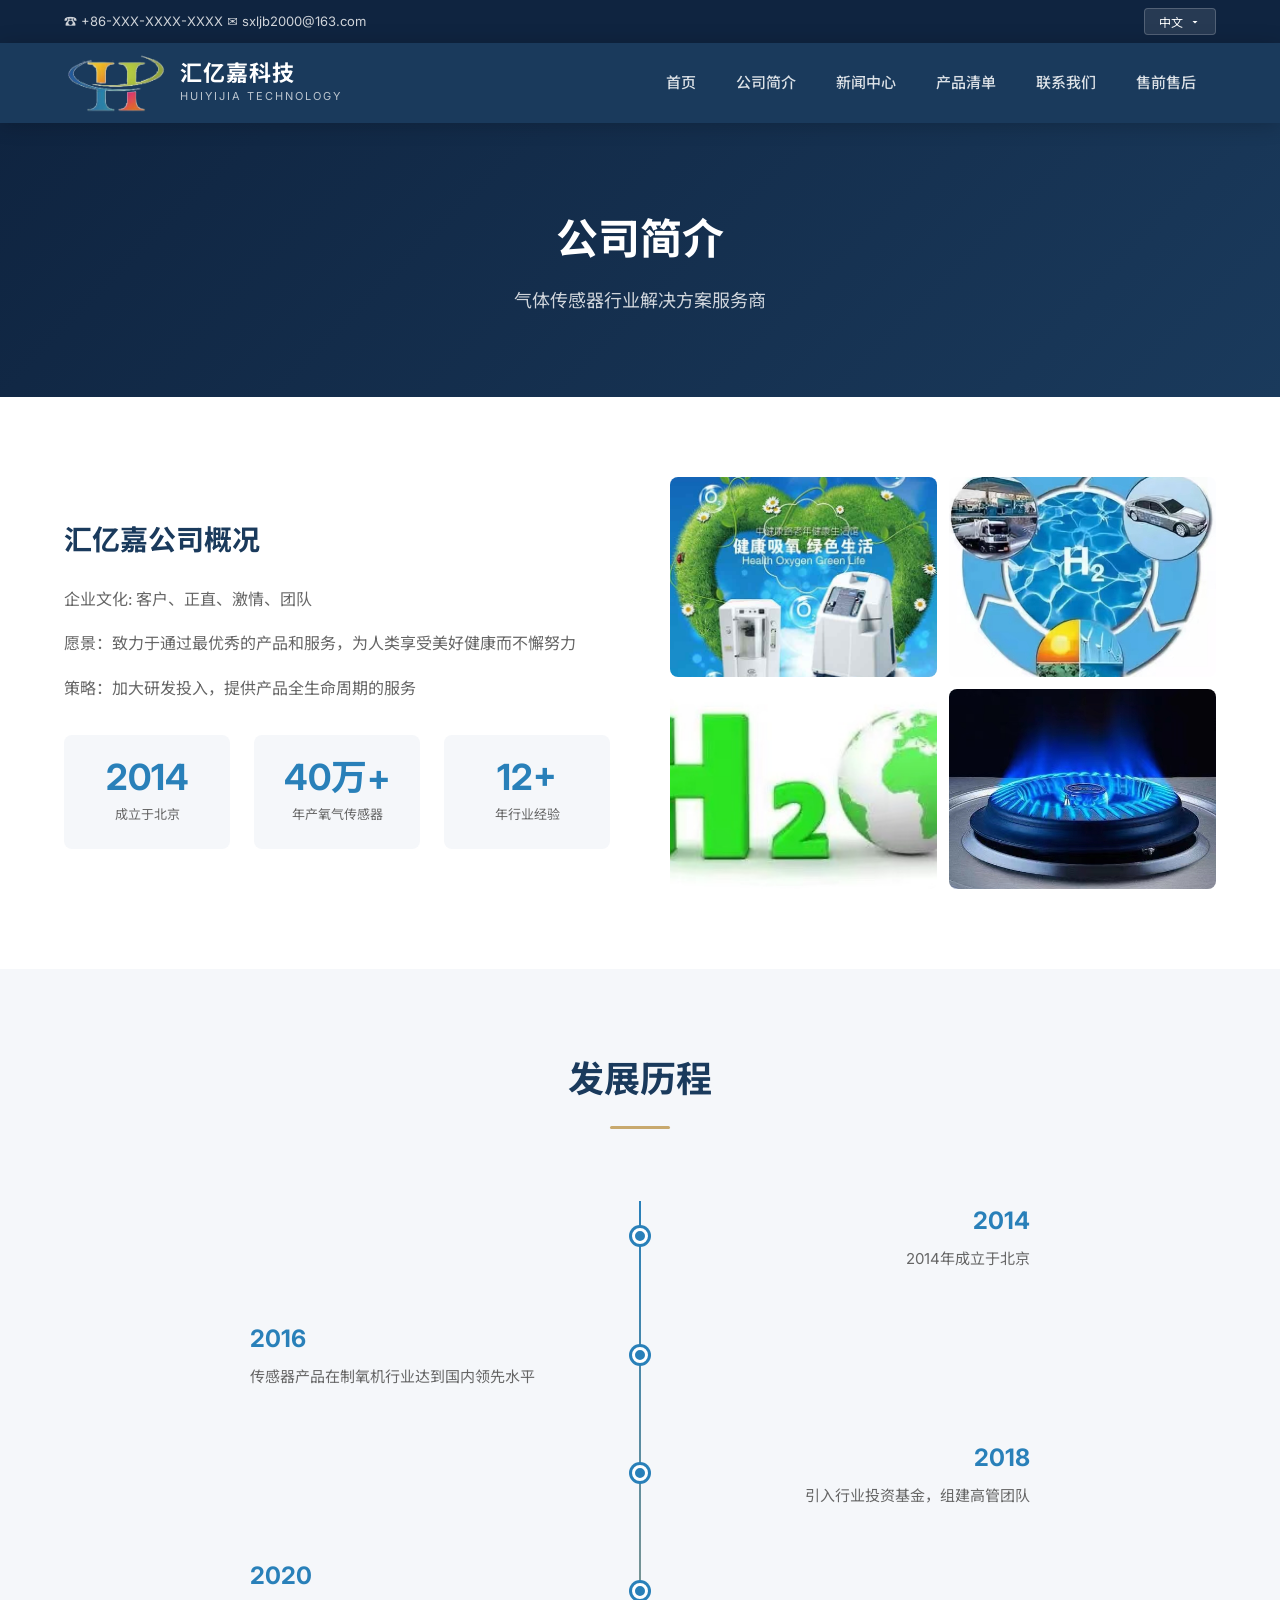
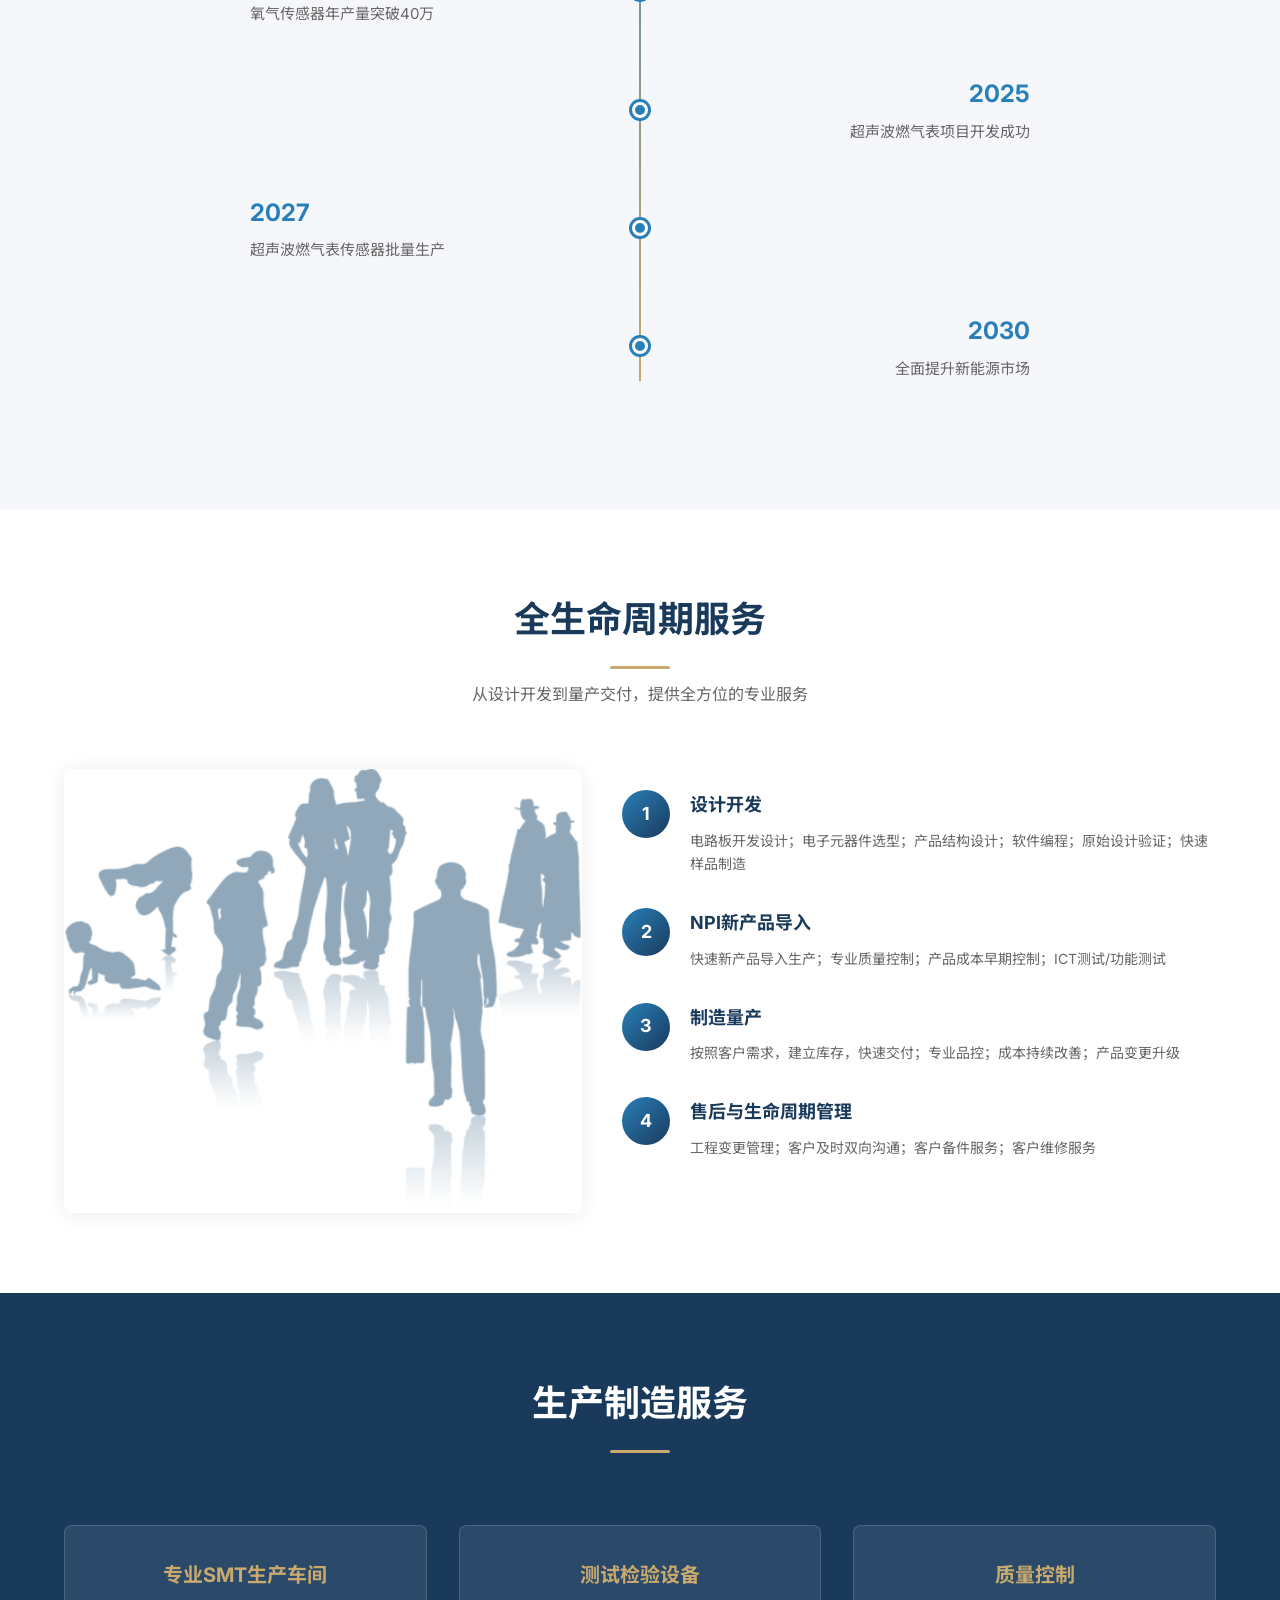
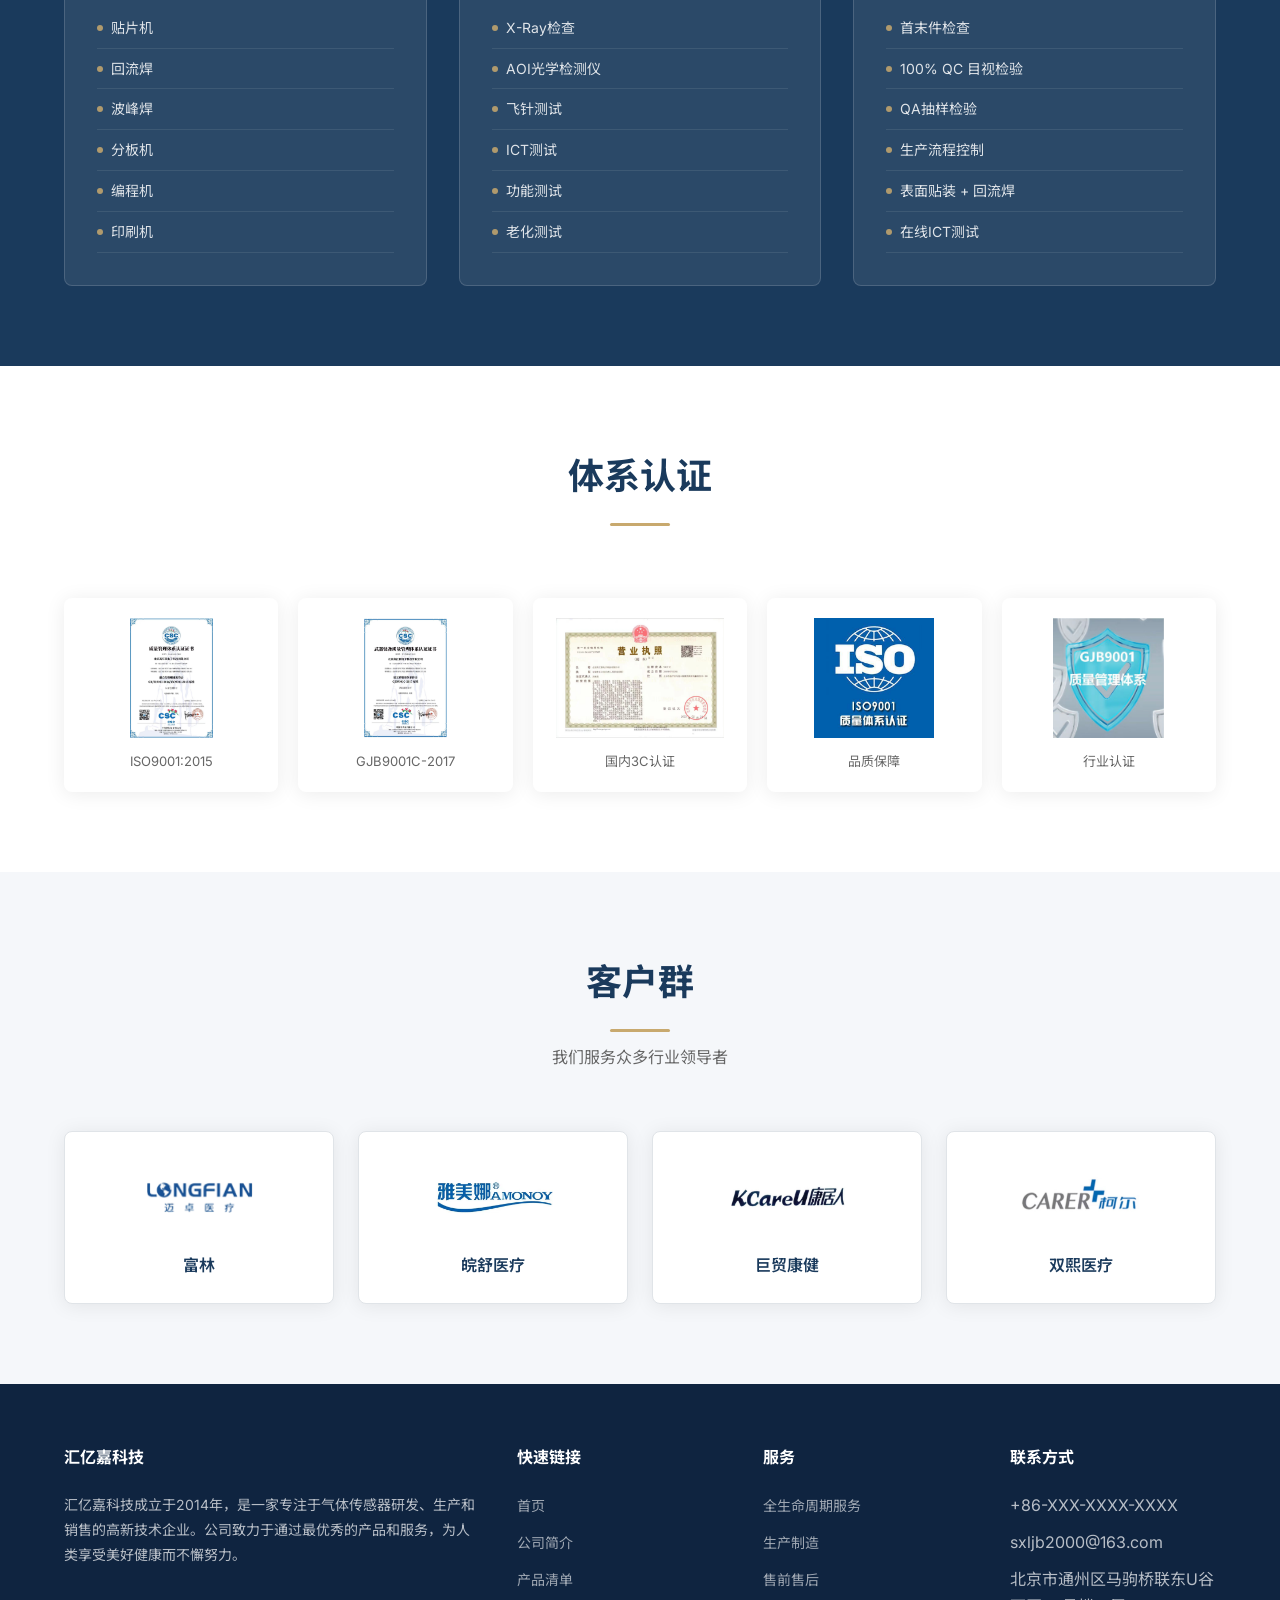
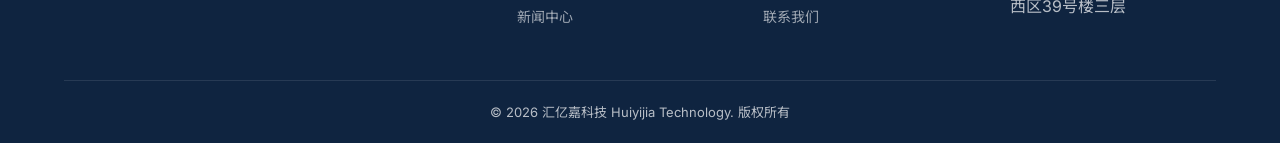
==== about.html @ 3f9c60a9 "Add files via upload" ====
<!DOCTYPE html>
<html lang="zh-CN">
<head>
<meta charset="UTF-8">
<meta name="viewport" content="width=device-width, initial-scale=1.0">
<title>公司简介 | Huiyijia | Huiyijia Technology</title>
<link rel="preconnect" href="https://fonts.googleapis.com">
<link href="https://fonts.googleapis.com/css2?family=Inter:wght@300;400;500;600;700&family=Noto+Sans+SC:wght@300;400;500;600;700&display=swap" rel="stylesheet">
<link rel="stylesheet" href="style.css">
</head>
<body>
<div class="top-bar">
  <div class="container">
    <div class="top-bar-left">
      <span>&#9742; +86-XXX-XXXX-XXXX</span>
      <span>&#9993; sxljb2000@163.com</span>
    </div>
    <div class="top-bar-right">
      <div class="lang-switcher" id="langSwitcher">
        <button class="lang-btn" onclick="toggleLang()">
          <span id="currentLang">中文</span>
          <svg viewBox="0 0 24 24"><path d="M7 10l5 5 5-5z"/></svg>
        </button>
        <div class="lang-dropdown" id="langDropdown"></div>
      </div>
    </div>
  </div>
</div>
<header class="header">
  <div class="container">
    <a href="index.html" class="logo">
      <img src="images/logo.png" alt="汇亿嘉科技" class="logo-img">
      <div>
        <div class="logo-text">汇亿嘉科技</div>
        <div class="logo-sub">HUIYIJIA TECHNOLOGY</div>
      </div>
    </a>
    <nav class="nav-list" id="navList">
      <a href="index.html" data-i18n="nav_home">首页</a>
      <a href="about.html" data-i18n="nav_about">公司简介</a>
      <a href="news.html" data-i18n="nav_news">新闻中心</a>
      <a href="products.html" data-i18n="nav_products">产品清单</a>
      <a href="contact.html" data-i18n="nav_contact">联系我们</a>
      <a href="aftersales.html" data-i18n="nav_aftersales">售前售后</a>
    </nav>
    <div class="mobile-toggle" onclick="document.getElementById('navList').classList.toggle('open')">
      <span></span><span></span><span></span>
    </div>
  </div>
</header>
<div class="page-banner" style="background:linear-gradient(135deg,var(--primary-dark),var(--primary));padding:80px 0;text-align:center;color:#fff">
  <div class="container"><h1 style="font-size:42px;font-weight:700" data-i18n="about_title">公司简介</h1><p style="margin-top:12px;font-size:18px;opacity:.8" data-i18n="about_subtitle">气体传感器行业解决方案服务商</p></div>
</div>
<section class="section">
  <div class="container">
    <div class="about-grid">
      <div class="about-text">
        <h3 data-i18n="about_heading">汇亿嘉公司概况</h3>
        <p data-i18n="about_p1">企业文化: 客户、正直、激情、团队</p>
        <p data-i18n="about_p2">愿景：致力于通过最优秀的产品和服务，为人类享受美好健康而不懈努力</p>
        <p data-i18n="about_p3">策略：加大研发投入，提供产品全生命周期的服务</p>
        <div class="about-stats">
          <div class="stat-item"><div class="stat-num">2014</div><div class="stat-label" data-i18n="stat_founded">成立于北京</div></div>
          <div class="stat-item"><div class="stat-num">40万+</div><div class="stat-label" data-i18n="stat_output">年产氧气传感器</div></div>
          <div class="stat-item"><div class="stat-num">12+</div><div class="stat-label" data-i18n="stat_years">年行业经验</div></div>
        </div>
      </div>
      <div class="about-images">
        <img src="images/company-overview-1.png" alt="">
        <img src="images/company-overview-2.png" alt="">
        <img src="images/company-overview-3.png" alt="">
        <img src="images/company-overview-4.png" alt="">
      </div>
    </div>
  </div>
</section>
<section class="section section-alt">
  <div class="container">
    <div class="section-header"><h2 data-i18n="timeline_title">发展历程</h2></div>
    <div class="timeline">
      <div class="timeline-item"><div class="timeline-dot"></div><div class="timeline-content"><div class="timeline-year">2014</div><div class="timeline-text" data-i18n="tl_2014">2014年成立于北京</div></div></div>
      <div class="timeline-item"><div class="timeline-dot"></div><div class="timeline-content"><div class="timeline-year">2016</div><div class="timeline-text" data-i18n="tl_2016">传感器产品在制氧机行业达到国内领先水平</div></div></div>
      <div class="timeline-item"><div class="timeline-dot"></div><div class="timeline-content"><div class="timeline-year">2018</div><div class="timeline-text" data-i18n="tl_2018">引入行业投资基金，组建高管团队</div></div></div>
      <div class="timeline-item"><div class="timeline-dot"></div><div class="timeline-content"><div class="timeline-year">2020</div><div class="timeline-text" data-i18n="tl_2020">氧气传感器年产量突破40万</div></div></div>
      <div class="timeline-item"><div class="timeline-dot"></div><div class="timeline-content"><div class="timeline-year">2025</div><div class="timeline-text" data-i18n="tl_2025">超声波燃气表项目开发成功</div></div></div>
      <div class="timeline-item"><div class="timeline-dot"></div><div class="timeline-content"><div class="timeline-year">2027</div><div class="timeline-text" data-i18n="tl_2027">超声波燃气表传感器批量生产</div></div></div>
      <div class="timeline-item"><div class="timeline-dot"></div><div class="timeline-content"><div class="timeline-year">2030</div><div class="timeline-text" data-i18n="tl_2030">全面提升新能源市场</div></div></div>
    </div>
  </div>
</section>
<section class="section">
  <div class="container">
    <div class="section-header"><h2 data-i18n="lifecycle_title">全生命周期服务</h2><p data-i18n="lifecycle_subtitle">从设计开发到量产交付，提供全方位的专业服务</p></div>
    <div class="lifecycle-wrapper">
      <div class="lifecycle-image"><img src="images/lifecycle-service.png" alt=""></div>
      <div class="lifecycle-steps">
        <div class="lifecycle-step"><div class="lifecycle-step-num">1</div><div class="lifecycle-step-content"><h4 data-i18n="lc1_title">设计开发</h4><p data-i18n="lc1_desc">电路板开发设计；电子元器件选型；产品结构设计；软件编程；原始设计验证；快速样品制造</p></div></div>
        <div class="lifecycle-step"><div class="lifecycle-step-num">2</div><div class="lifecycle-step-content"><h4 data-i18n="lc2_title">NPI新产品导入</h4><p data-i18n="lc2_desc">快速新产品导入生产；专业质量控制；产品成本早期控制；ICT测试/功能测试</p></div></div>
        <div class="lifecycle-step"><div class="lifecycle-step-num">3</div><div class="lifecycle-step-content"><h4 data-i18n="lc3_title">制造量产</h4><p data-i18n="lc3_desc">按照客户需求，建立库存，快速交付；专业品控；成本持续改善；产品变更升级</p></div></div>
        <div class="lifecycle-step"><div class="lifecycle-step-num">4</div><div class="lifecycle-step-content"><h4 data-i18n="lc4_title">售后与生命周期管理</h4><p data-i18n="lc4_desc">工程变更管理；客户及时双向沟通；客户备件服务；客户维修服务</p></div></div>
      </div>
    </div>
  </div>
</section>
<section class="section section-dark">
  <div class="container">
    <div class="section-header"><h2 data-i18n="mfg_title">生产制造服务</h2></div>
    <div class="mfg-grid">
      <div class="mfg-card"><h3 data-i18n="mfg1_title">专业SMT生产车间</h3><ul><li data-i18n="mfg1_1">贴片机</li><li data-i18n="mfg1_2">回流焊</li><li data-i18n="mfg1_3">波峰焊</li><li data-i18n="mfg1_4">分板机</li><li data-i18n="mfg1_5">编程机</li><li data-i18n="mfg1_6">印刷机</li></ul></div>
      <div class="mfg-card"><h3 data-i18n="mfg2_title">测试检验设备</h3><ul><li data-i18n="mfg2_1">X-Ray检查</li><li data-i18n="mfg2_2">AOI光学检测仪</li><li data-i18n="mfg2_3">飞针测试</li><li data-i18n="mfg2_4">ICT测试</li><li data-i18n="mfg2_5">功能测试</li><li data-i18n="mfg2_6">老化测试</li></ul></div>
      <div class="mfg-card"><h3 data-i18n="mfg3_title">质量控制</h3><ul><li data-i18n="mfg3_1">首末件检查</li><li data-i18n="mfg3_2">100% QC 目视检验</li><li data-i18n="mfg3_3">QA抽样检验</li><li data-i18n="mfg3_4">生产流程控制</li><li data-i18n="mfg3_5">表面贴装 + 回流焊</li><li data-i18n="mfg3_6">在线ICT测试</li></ul></div>
    </div>
  </div>
</section>
<section class="section">
  <div class="container">
    <div class="section-header"><h2 data-i18n="cert_title">体系认证</h2></div>
    <div class="certs-grid">
      <div class="cert-card"><img src="images/cert-1.png" alt=""><p style="font-size:13px;color:var(--text-light);margin-top:8px">ISO9001:2015</p></div>
      <div class="cert-card"><img src="images/cert-2.png" alt=""><p style="font-size:13px;color:var(--text-light);margin-top:8px">GJB9001C-2017</p></div>
      <div class="cert-card"><img src="images/cert-3.png" alt=""><p style="font-size:13px;color:var(--text-light);margin-top:8px" data-i18n="cert_3c">国内3C认证</p></div>
      <div class="cert-card"><img src="images/cert-4.png" alt=""><p style="font-size:13px;color:var(--text-light);margin-top:8px" data-i18n="cert_other1">品质保障</p></div>
      <div class="cert-card"><img src="images/cert-5.png" alt=""><p style="font-size:13px;color:var(--text-light);margin-top:8px" data-i18n="cert_other2">行业认证</p></div>
    </div>
  </div>
</section>
<section class="section section-alt">
  <div class="container">
    <div class="section-header"><h2 data-i18n="clients_title">客户群</h2><p data-i18n="clients_subtitle">我们服务众多行业领导者</p></div>
    <div class="clients-grid">
      <div class="client-card"><div class="client-logo"><img src="images/client-1.png" alt=""></div><div class="client-name" data-i18n="client1">富林</div></div>
      <div class="client-card"><div class="client-logo"><img src="images/client-2.png" alt=""></div><div class="client-name" data-i18n="client2">皖舒医疗</div></div>
      <div class="client-card"><div class="client-logo"><img src="images/client-3.png" alt=""></div><div class="client-name" data-i18n="client3">巨贸康健</div></div>
      <div class="client-card"><div class="client-logo"><img src="images/client-4.png" alt=""></div><div class="client-name" data-i18n="client4">双熙医疗</div></div>
    </div>
  </div>
</section>

<footer class="footer">
  <div class="container">
    <div class="footer-grid">
      <div class="footer-about"><h4>汇亿嘉科技</h4><p data-i18n="footer_about">汇亿嘉科技成立于2014年，是一家专注于气体传感器研发、生产和销售的高新技术企业。公司致力于通过最优秀的产品和服务，为人类享受美好健康而不懈努力。</p></div>
      <div><h4 data-i18n="footer_quick">快速链接</h4><ul><li><a href="index.html" data-i18n="nav_home">首页</a></li><li><a href="about.html" data-i18n="nav_about">公司简介</a></li><li><a href="products.html" data-i18n="nav_products">产品清单</a></li><li><a href="news.html" data-i18n="nav_news">新闻中心</a></li></ul></div>
      <div><h4 data-i18n="footer_services">服务</h4><ul><li><a href="about.html" data-i18n="nav_lifecycle">全生命周期服务</a></li><li><a href="about.html" data-i18n="nav_manufacturing">生产制造</a></li><li><a href="aftersales.html" data-i18n="nav_aftersales">售前售后</a></li><li><a href="contact.html" data-i18n="nav_contact">联系我们</a></li></ul></div>
      <div><h4 data-i18n="footer_contact">联系方式</h4><ul><li>+86-XXX-XXXX-XXXX</li><li>sxljb2000@163.com</li><li data-i18n="footer_addr">北京市通州区马驹桥联东U谷西区39号楼三层</li></ul></div>
    </div>
    <div class="footer-bottom"><p>&copy; 2026 汇亿嘉科技 Huiyijia Technology. <span data-i18n="footer_rights">版权所有</span></p></div>
  </div>
</footer>
<script src="i18n.js"></script>
</body>
</html>
---- style.css ----
*,*::before,*::after{margin:0;padding:0;box-sizing:border-box}
:root{--primary:#1a3a5c;--primary-dark:#0f2440;--accent:#2980b9;--gold:#c8a96e;--text:#333;--text-light:#666;--bg:#fff;--bg-light:#f5f7fa;--border:#e0e4e8;--shadow:0 2px 20px rgba(0,0,0,.08);--shadow-lg:0 8px 40px rgba(0,0,0,.12);--radius:8px;--transition:all .3s ease;--nav-height:80px}
html{scroll-behavior:smooth}
body{font-family:'Inter','Noto Sans SC',system-ui,sans-serif;color:var(--text);line-height:1.7;background:var(--bg);overflow-x:hidden}
a{text-decoration:none;color:inherit;transition:var(--transition)}
img{max-width:100%;height:auto;display:block}
ul{list-style:none}
.container{max-width:1200px;margin:0 auto;padding:0 24px}
.top-bar{background:var(--primary-dark);color:rgba(255,255,255,.8);font-size:13px;padding:8px 0}
.top-bar .container{display:flex;justify-content:space-between;align-items:center}
.top-bar a{color:rgba(255,255,255,.8);padding:2px 8px}
.top-bar a:hover{color:#fff}
.lang-switcher{position:relative}
.lang-btn{background:rgba(255,255,255,.1);border:1px solid rgba(255,255,255,.2);color:#fff;padding:4px 14px;border-radius:4px;cursor:pointer;font-size:12px;display:flex;align-items:center;gap:6px;transition:var(--transition);font-family:inherit}
.lang-btn:hover{background:rgba(255,255,255,.2)}
.lang-btn svg{width:12px;height:12px;fill:currentColor;transition:transform .3s}
.lang-switcher.open .lang-btn svg{transform:rotate(180deg)}
.lang-dropdown{position:absolute;top:calc(100% + 4px);right:0;background:#fff;border-radius:var(--radius);box-shadow:var(--shadow-lg);min-width:180px;z-index:10000;opacity:0;visibility:hidden;transform:translateY(-8px);transition:var(--transition);max-height:400px;overflow-y:auto}
.lang-switcher.open .lang-dropdown{opacity:1;visibility:visible;transform:translateY(0)}
.lang-dropdown a{display:block;padding:8px 16px;color:var(--text);font-size:13px;transition:var(--transition);white-space:nowrap}
.lang-dropdown a:hover{background:var(--bg-light);color:var(--accent)}
.lang-dropdown a.active{color:var(--accent);font-weight:600}
.header{background:var(--primary);position:sticky;top:0;z-index:9999;box-shadow:0 2px 20px rgba(0,0,0,.2)}
.header .container{display:flex;align-items:center;justify-content:space-between;height:var(--nav-height)}
.logo{display:flex;align-items:center;gap:12px;color:#fff}
.logo-img{height:60px;width:auto;border-radius:6px;object-fit:contain}
.logo-img-lg{height:90px}
.logo-text{font-size:22px;font-weight:700;letter-spacing:1px;line-height:1.2}
.logo-sub{font-size:11px;opacity:.7;letter-spacing:2px;text-transform:uppercase}
.nav-list{display:flex;align-items:center}
.nav-list a{color:rgba(255,255,255,.85);padding:0 20px;height:var(--nav-height);display:flex;align-items:center;font-size:15px;font-weight:500;transition:var(--transition);position:relative}
.nav-list a::after{content:'';position:absolute;bottom:0;left:50%;transform:translateX(-50%);width:0;height:3px;background:var(--gold);transition:var(--transition);border-radius:2px 2px 0 0}
.nav-list a:hover{color:#fff;background:rgba(255,255,255,.08)}
.nav-list a:hover::after,.nav-list a.active::after{width:60%}
.nav-list a.active{color:#fff}
.mobile-toggle{display:none;color:#fff;cursor:pointer;padding:8px}
.mobile-toggle span{display:block;width:24px;height:2px;background:#fff;margin:5px 0;transition:var(--transition)}
.hero{position:relative;height:560px;overflow:hidden;background:var(--primary-dark)}
.hero-slide{position:absolute;top:0;left:0;width:100%;height:100%;opacity:0;transition:opacity 1s ease}
.hero-slide.active{opacity:1}
.hero-slide img{width:100%;height:100%;object-fit:cover}
.hero-overlay{position:absolute;top:0;left:0;width:100%;height:100%;background:linear-gradient(135deg,rgba(15,36,64,.85),rgba(26,58,92,.6),rgba(15,36,64,.75));display:flex;align-items:center;justify-content:center}
.hero-content{text-align:center;color:#fff;z-index:2;padding:0 24px}
.hero-content h1{font-size:48px;font-weight:700;margin-bottom:16px;letter-spacing:2px;text-shadow:0 2px 20px rgba(0,0,0,.3)}
.hero-content p{font-size:20px;opacity:.9;font-weight:300;letter-spacing:4px}
.hero-dots{position:absolute;bottom:30px;left:50%;transform:translateX(-50%);display:flex;gap:10px;z-index:5}
.hero-dots span{width:12px;height:12px;border-radius:50%;background:rgba(255,255,255,.4);cursor:pointer;transition:var(--transition)}
.hero-dots span.active{background:var(--gold);transform:scale(1.2)}
.section{padding:80px 0}
.section-alt{background:var(--bg-light)}
.section-dark{background:var(--primary);color:#fff}
.section-header{text-align:center;margin-bottom:60px}
.section-header h2{font-size:36px;font-weight:700;color:var(--primary);margin-bottom:12px;position:relative;display:inline-block}
.section-dark .section-header h2{color:#fff}
.section-header h2::after{content:'';display:block;width:60px;height:3px;background:var(--gold);margin:16px auto 0;border-radius:2px}
.section-header p{font-size:16px;color:var(--text-light);max-width:600px;margin:0 auto}
.about-grid{display:grid;grid-template-columns:1fr 1fr;gap:60px;align-items:center}
.about-text h3{font-size:28px;color:var(--primary);margin-bottom:20px}
.about-text p{color:var(--text-light);margin-bottom:16px;line-height:1.8}
.about-stats{display:grid;grid-template-columns:repeat(3,1fr);gap:24px;margin-top:32px}
.stat-item{text-align:center;padding:24px 16px;background:var(--bg-light);border-radius:var(--radius);transition:var(--transition)}
.stat-item:hover{transform:translateY(-4px);box-shadow:var(--shadow)}
.stat-num{font-size:36px;font-weight:700;color:var(--accent);line-height:1}
.stat-label{font-size:13px;color:var(--text-light);margin-top:8px}
.about-images{display:grid;grid-template-columns:1fr 1fr;gap:12px}
.about-images img{border-radius:var(--radius);width:100%;height:200px;object-fit:cover;transition:var(--transition)}
.about-images img:hover{transform:scale(1.02);box-shadow:var(--shadow-lg)}
.timeline{position:relative;max-width:900px;margin:0 auto}
.timeline::before{content:'';position:absolute;left:50%;transform:translateX(-50%);top:0;bottom:0;width:2px;background:linear-gradient(to bottom,var(--accent),var(--gold))}
.timeline-item{display:flex;align-items:center;margin-bottom:48px;position:relative}
.timeline-item:nth-child(odd){flex-direction:row-reverse}
.timeline-item:nth-child(odd) .timeline-content{text-align:right;padding-right:60px;padding-left:0}
.timeline-item:nth-child(even) .timeline-content{padding-left:60px}
.timeline-content{width:50%}
.timeline-dot{position:absolute;left:50%;transform:translateX(-50%);width:16px;height:16px;background:var(--accent);border:3px solid #fff;box-shadow:0 0 0 3px var(--accent);border-radius:50%;z-index:2}
.timeline-year{font-size:24px;font-weight:700;color:var(--accent);margin-bottom:4px}
.timeline-text{font-size:15px;color:var(--text-light)}
.products-grid{display:grid;grid-template-columns:repeat(3,1fr);gap:32px}
.product-card{background:#fff;border-radius:var(--radius);overflow:hidden;box-shadow:var(--shadow);transition:var(--transition);border:1px solid var(--border)}
.product-card:hover{transform:translateY(-8px);box-shadow:var(--shadow-lg)}
.product-img{height:240px;overflow:hidden;background:var(--bg-light)}
.product-img img{width:100%;height:100%;object-fit:contain;padding:16px;transition:transform .5s}
.product-card:hover .product-img img{transform:scale(1.05)}
.product-info{padding:24px}
.product-info h3{font-size:18px;color:var(--primary);margin-bottom:8px}
.product-info p{font-size:14px;color:var(--text-light);line-height:1.6}
.lifecycle-wrapper{display:flex;gap:40px;align-items:center}
.lifecycle-image{flex:0 0 45%;border-radius:var(--radius);overflow:hidden;box-shadow:var(--shadow)}
.lifecycle-image img{width:100%}
.lifecycle-steps{flex:1}
.lifecycle-step{display:flex;gap:20px;margin-bottom:32px;align-items:flex-start}
.lifecycle-step-num{flex:0 0 48px;height:48px;background:linear-gradient(135deg,var(--accent),var(--primary));border-radius:50%;display:flex;align-items:center;justify-content:center;color:#fff;font-weight:700;font-size:18px}
.lifecycle-step-content h4{font-size:18px;color:var(--primary);margin-bottom:8px}
.lifecycle-step-content p{font-size:14px;color:var(--text-light);line-height:1.7}
.mfg-grid{display:grid;grid-template-columns:repeat(3,1fr);gap:32px}
.mfg-card{background:rgba(255,255,255,.08);border:1px solid rgba(255,255,255,.15);border-radius:var(--radius);padding:32px;text-align:center;transition:var(--transition)}
.mfg-card:hover{background:rgba(255,255,255,.12);transform:translateY(-4px)}
.mfg-card h3{font-size:20px;margin-bottom:16px;color:var(--gold)}
.mfg-card ul{text-align:left}
.mfg-card li{padding:8px 0;border-bottom:1px solid rgba(255,255,255,.1);font-size:14px;opacity:.85;display:flex;align-items:center;gap:8px}
.mfg-card li::before{content:'';width:6px;height:6px;background:var(--gold);border-radius:50%;flex-shrink:0}
.certs-grid{display:grid;grid-template-columns:repeat(5,1fr);gap:20px}
.cert-card{background:#fff;padding:20px;border-radius:var(--radius);text-align:center;box-shadow:var(--shadow);transition:var(--transition)}
.cert-card:hover{transform:translateY(-4px);box-shadow:var(--shadow-lg)}
.cert-card img{height:120px;object-fit:contain;margin:0 auto 12px}
.clients-grid{display:grid;grid-template-columns:repeat(4,1fr);gap:24px}
.client-card{background:#fff;padding:24px;border-radius:var(--radius);text-align:center;box-shadow:var(--shadow);transition:var(--transition);border:1px solid var(--border)}
.client-card:hover{transform:translateY(-4px);box-shadow:var(--shadow-lg)}
.client-logo{height:80px;display:flex;align-items:center;justify-content:center;margin-bottom:16px}
.client-logo img{max-height:60px;max-width:120px;object-fit:contain}
.client-name{font-size:16px;font-weight:600;color:var(--primary)}
.news-grid{display:grid;grid-template-columns:repeat(3,1fr);gap:32px}
.news-card{background:#fff;border-radius:var(--radius);overflow:hidden;box-shadow:var(--shadow);transition:var(--transition);border:1px solid var(--border)}
.news-card:hover{transform:translateY(-4px);box-shadow:var(--shadow-lg)}
.news-date{padding:16px 24px;background:linear-gradient(135deg,var(--accent),var(--primary));color:#fff;font-size:13px}
.news-body{padding:24px}
.news-body h3{font-size:17px;color:var(--primary);margin-bottom:12px;line-height:1.5}
.news-body p{font-size:14px;color:var(--text-light);line-height:1.7}
.aftersales-grid{display:grid;grid-template-columns:repeat(3,1fr);gap:32px}
.aftersales-card{background:#fff;padding:40px 32px;border-radius:var(--radius);text-align:center;box-shadow:var(--shadow);transition:var(--transition);border:1px solid var(--border)}
.aftersales-card:hover{transform:translateY(-4px);box-shadow:var(--shadow-lg);border-color:var(--accent)}
.service-icon{width:64px;height:64px;margin:0 auto 20px;background:linear-gradient(135deg,var(--accent),var(--primary));border-radius:50%;display:flex;align-items:center;justify-content:center;color:#fff;font-size:28px}
.aftersales-card h3{font-size:20px;color:var(--primary);margin-bottom:12px}
.aftersales-card p{font-size:14px;color:var(--text-light);line-height:1.8}
.contact-grid{display:grid;grid-template-columns:1fr 1fr;gap:48px}
.contact-info h3{font-size:24px;color:var(--primary);margin-bottom:24px}
.contact-item{display:flex;gap:16px;margin-bottom:24px;align-items:flex-start}
.contact-icon{flex:0 0 48px;height:48px;background:linear-gradient(135deg,var(--accent),var(--primary));border-radius:50%;display:flex;align-items:center;justify-content:center;color:#fff;font-size:20px}
.contact-item h4{font-size:16px;color:var(--primary);margin-bottom:4px}
.contact-item p{font-size:14px;color:var(--text-light)}
.contact-form{background:var(--bg-light);padding:40px;border-radius:var(--radius)}
.form-group{margin-bottom:20px}
.form-group label{display:block;font-size:14px;font-weight:500;margin-bottom:6px}
.form-group input,.form-group textarea,.form-group select{width:100%;padding:12px 16px;border:1px solid var(--border);border-radius:var(--radius);font-size:14px;font-family:inherit;transition:var(--transition);background:#fff}
.form-group input:focus,.form-group textarea:focus{outline:none;border-color:var(--accent);box-shadow:0 0 0 3px rgba(41,128,185,.1)}
.form-group textarea{height:120px;resize:vertical}
.btn{display:inline-flex;align-items:center;justify-content:center;padding:12px 32px;background:linear-gradient(135deg,var(--accent),var(--primary));color:#fff;border:none;border-radius:var(--radius);font-size:15px;font-weight:600;cursor:pointer;transition:var(--transition);font-family:inherit}
.btn:hover{transform:translateY(-2px);box-shadow:0 4px 20px rgba(41,128,185,.4)}
.footer{background:var(--primary-dark);color:rgba(255,255,255,.7);padding:60px 0 0}
.footer-grid{display:grid;grid-template-columns:2fr 1fr 1fr 1fr;gap:40px;margin-bottom:40px}
.footer h4{color:#fff;font-size:16px;margin-bottom:20px}
.footer-about p{font-size:14px;line-height:1.8;margin-bottom:16px}
.footer ul li{margin-bottom:10px}
.footer ul a{font-size:14px;color:rgba(255,255,255,.6)}
.footer ul a:hover{color:var(--gold)}
.footer-bottom{border-top:1px solid rgba(255,255,255,.1);padding:20px 0;text-align:center;font-size:13px}
.scroll-top{position:fixed;bottom:30px;right:30px;width:48px;height:48px;background:var(--accent);color:#fff;border-radius:50%;display:flex;align-items:center;justify-content:center;cursor:pointer;opacity:0;visibility:hidden;transition:var(--transition);z-index:999;box-shadow:0 4px 20px rgba(41,128,185,.4)}
.scroll-top.visible{opacity:1;visibility:visible}
.scroll-top:hover{transform:translateY(-4px);background:var(--primary)}
.fade-up{opacity:0;transform:translateY(30px);transition:opacity .6s,transform .6s}
.fade-up.visible{opacity:1;transform:translateY(0)}
@media(max-width:1024px){.about-grid,.contact-grid,.lifecycle-wrapper{grid-template-columns:1fr;gap:40px}.products-grid,.mfg-grid,.aftersales-grid,.news-grid{grid-template-columns:repeat(2,1fr)}.clients-grid{grid-template-columns:repeat(2,1fr)}.certs-grid{grid-template-columns:repeat(3,1fr)}.footer-grid{grid-template-columns:1fr 1fr}.timeline::before{left:20px}.timeline-item,.timeline-item:nth-child(odd){flex-direction:column;align-items:flex-start}.timeline-content,.timeline-item:nth-child(odd) .timeline-content{width:100%;padding-left:50px!important;padding-right:0!important;text-align:left!important}.timeline-dot{left:20px}}
@media(max-width:768px){:root{--nav-height:60px}.top-bar{display:none}.nav-list{display:none;position:absolute;top:var(--nav-height);left:0;right:0;background:var(--primary);flex-direction:column;box-shadow:0 8px 20px rgba(0,0,0,.2)}.nav-list.open{display:flex}.nav-list a{height:auto;padding:14px 24px;border-bottom:1px solid rgba(255,255,255,.1)}.nav-list a::after{display:none}.mobile-toggle{display:block}.hero{height:400px}.hero-content h1{font-size:28px}.hero-content p{font-size:16px;letter-spacing:2px}.section{padding:60px 0}.section-header h2{font-size:28px}.products-grid,.services-grid,.mfg-grid,.aftersales-grid,.clients-grid,.news-grid{grid-template-columns:1fr}.certs-grid{grid-template-columns:repeat(2,1fr)}.about-stats{grid-template-columns:1fr}.footer-grid{grid-template-columns:1fr}.lifecycle-wrapper{flex-direction:column}.lifecycle-image{flex:none;width:100%}}
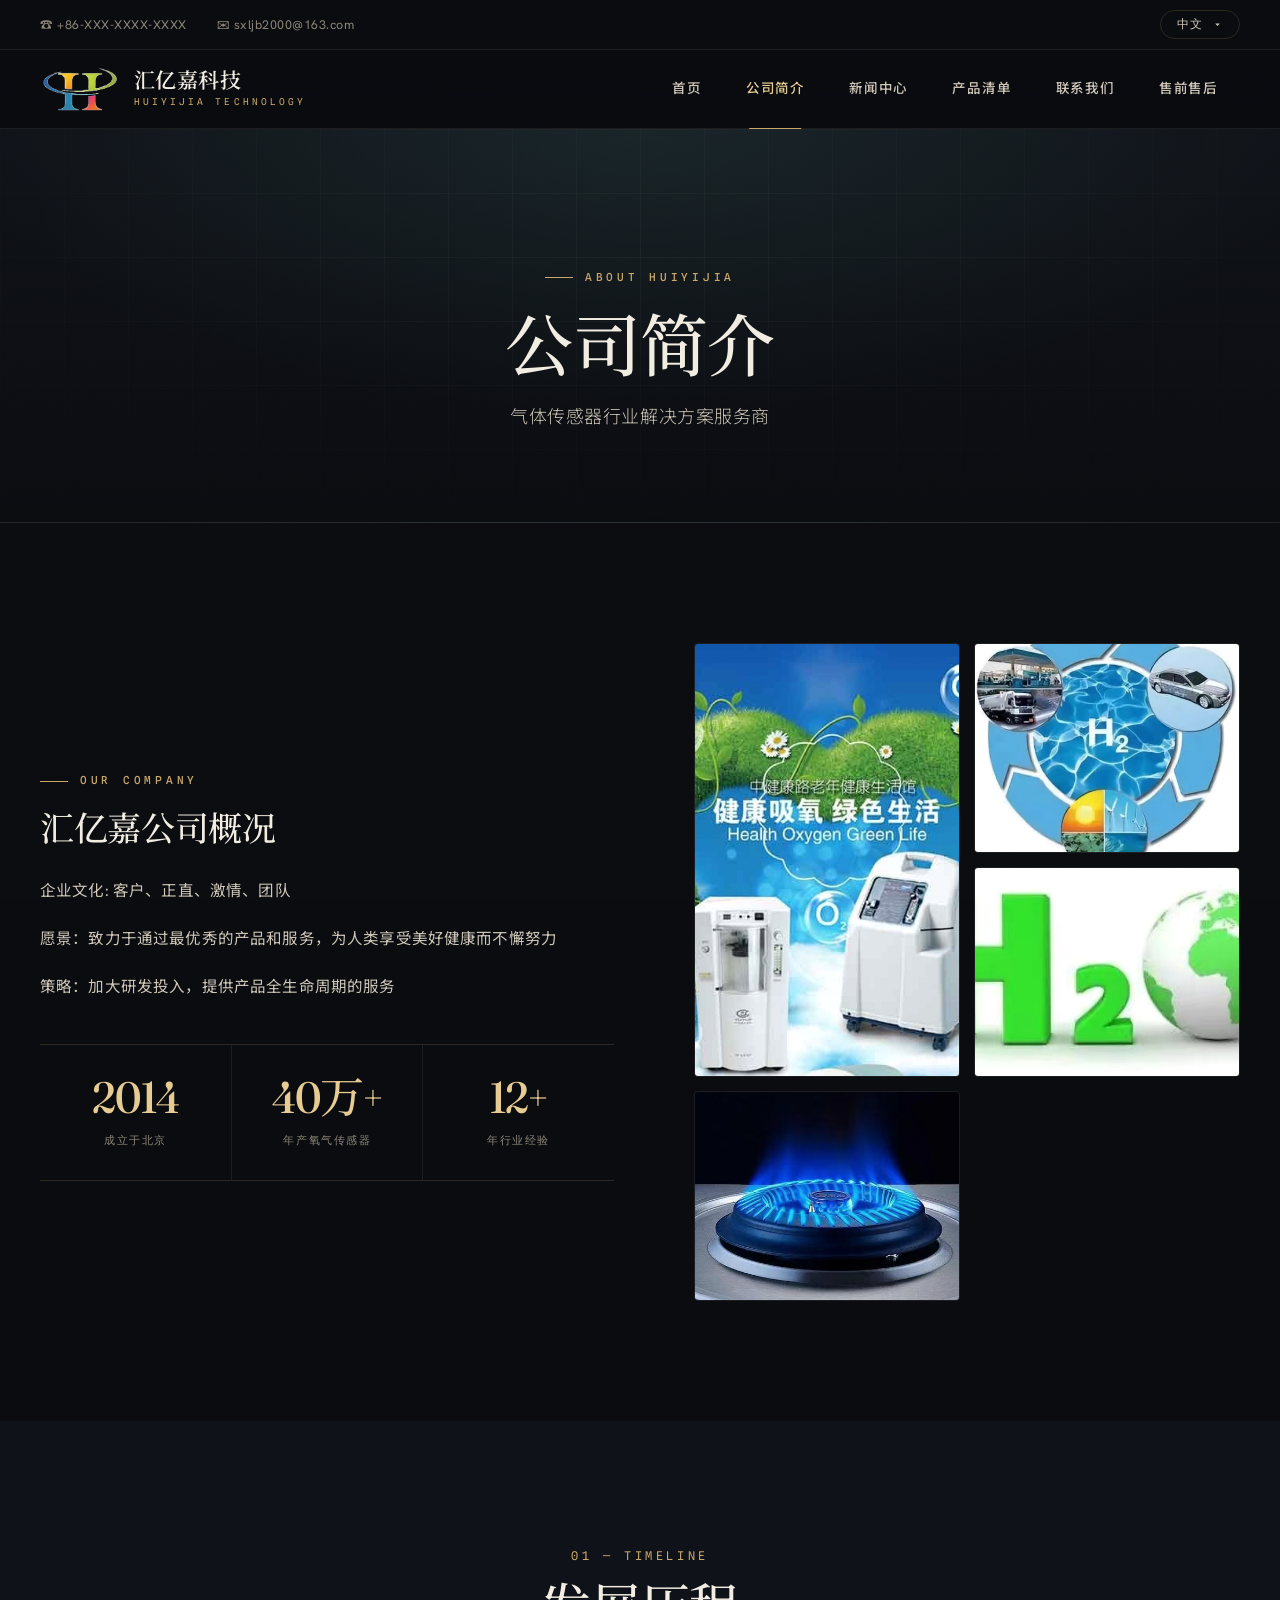
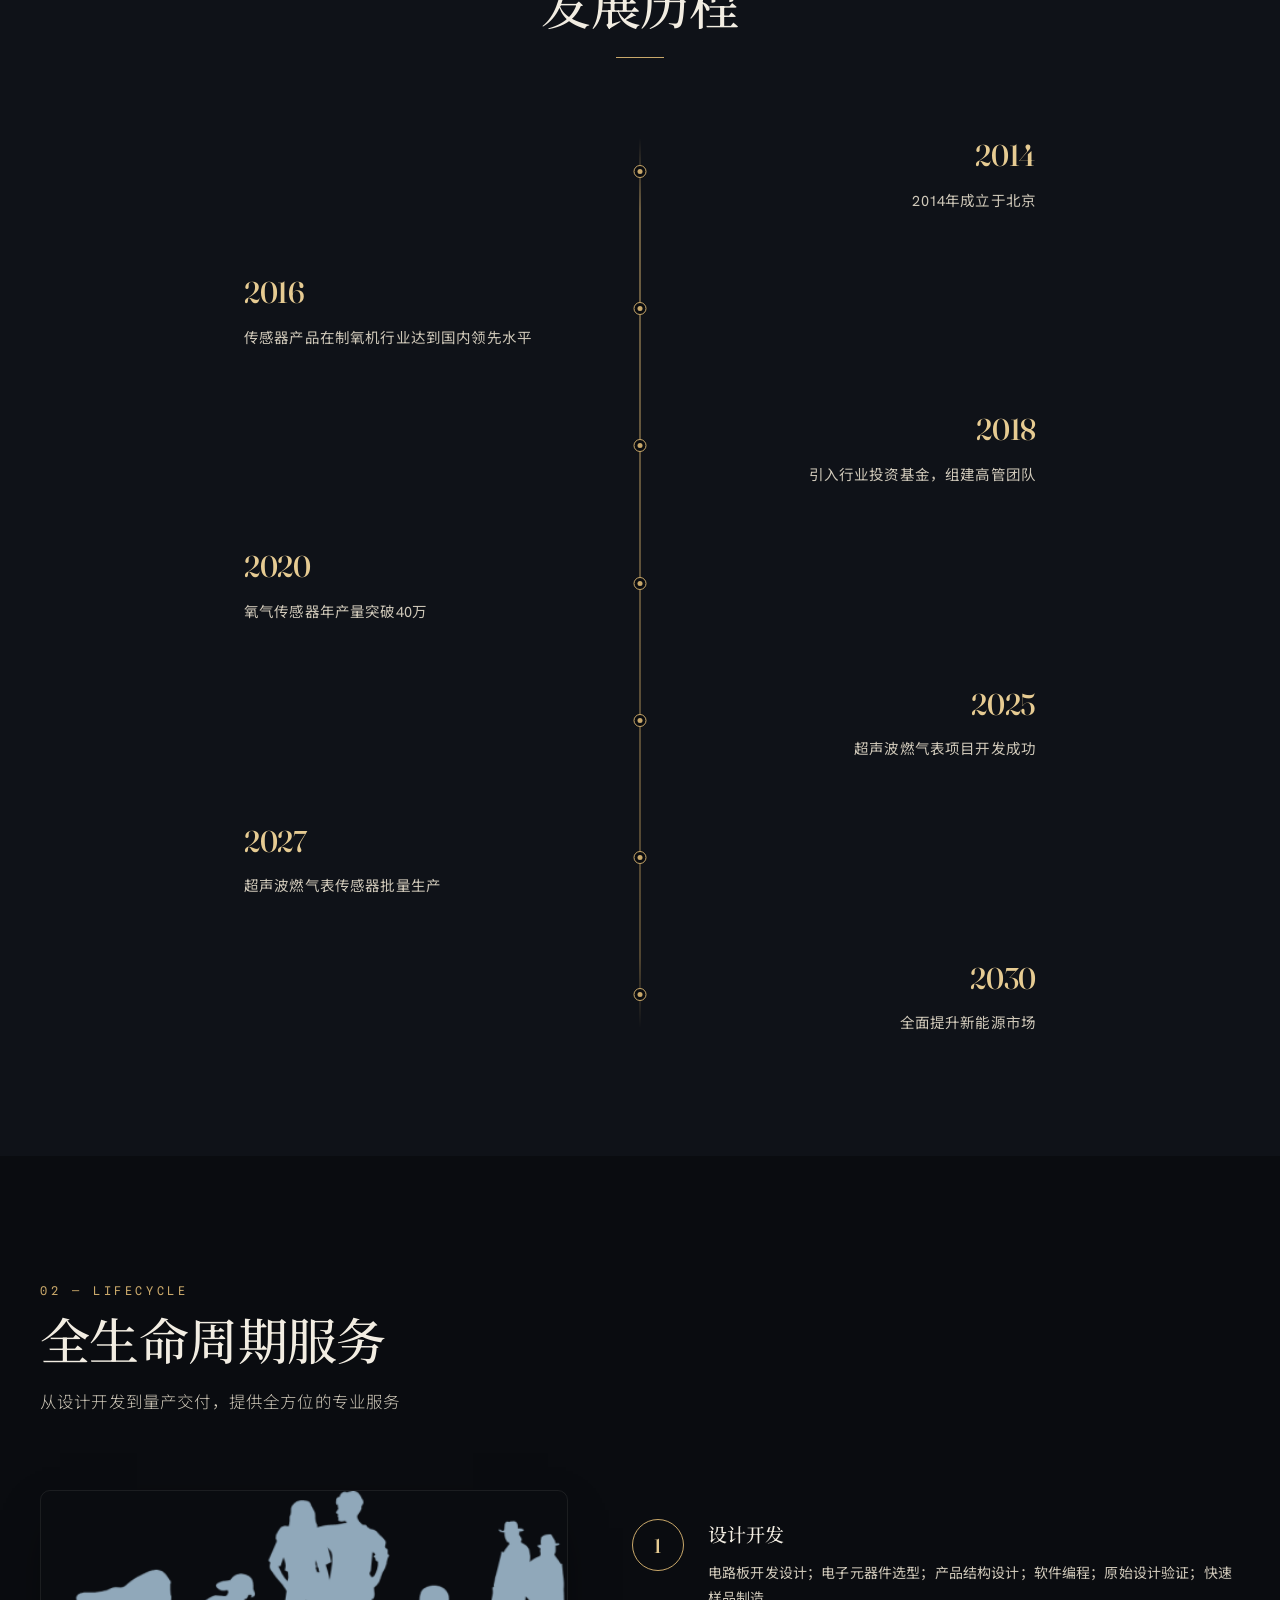
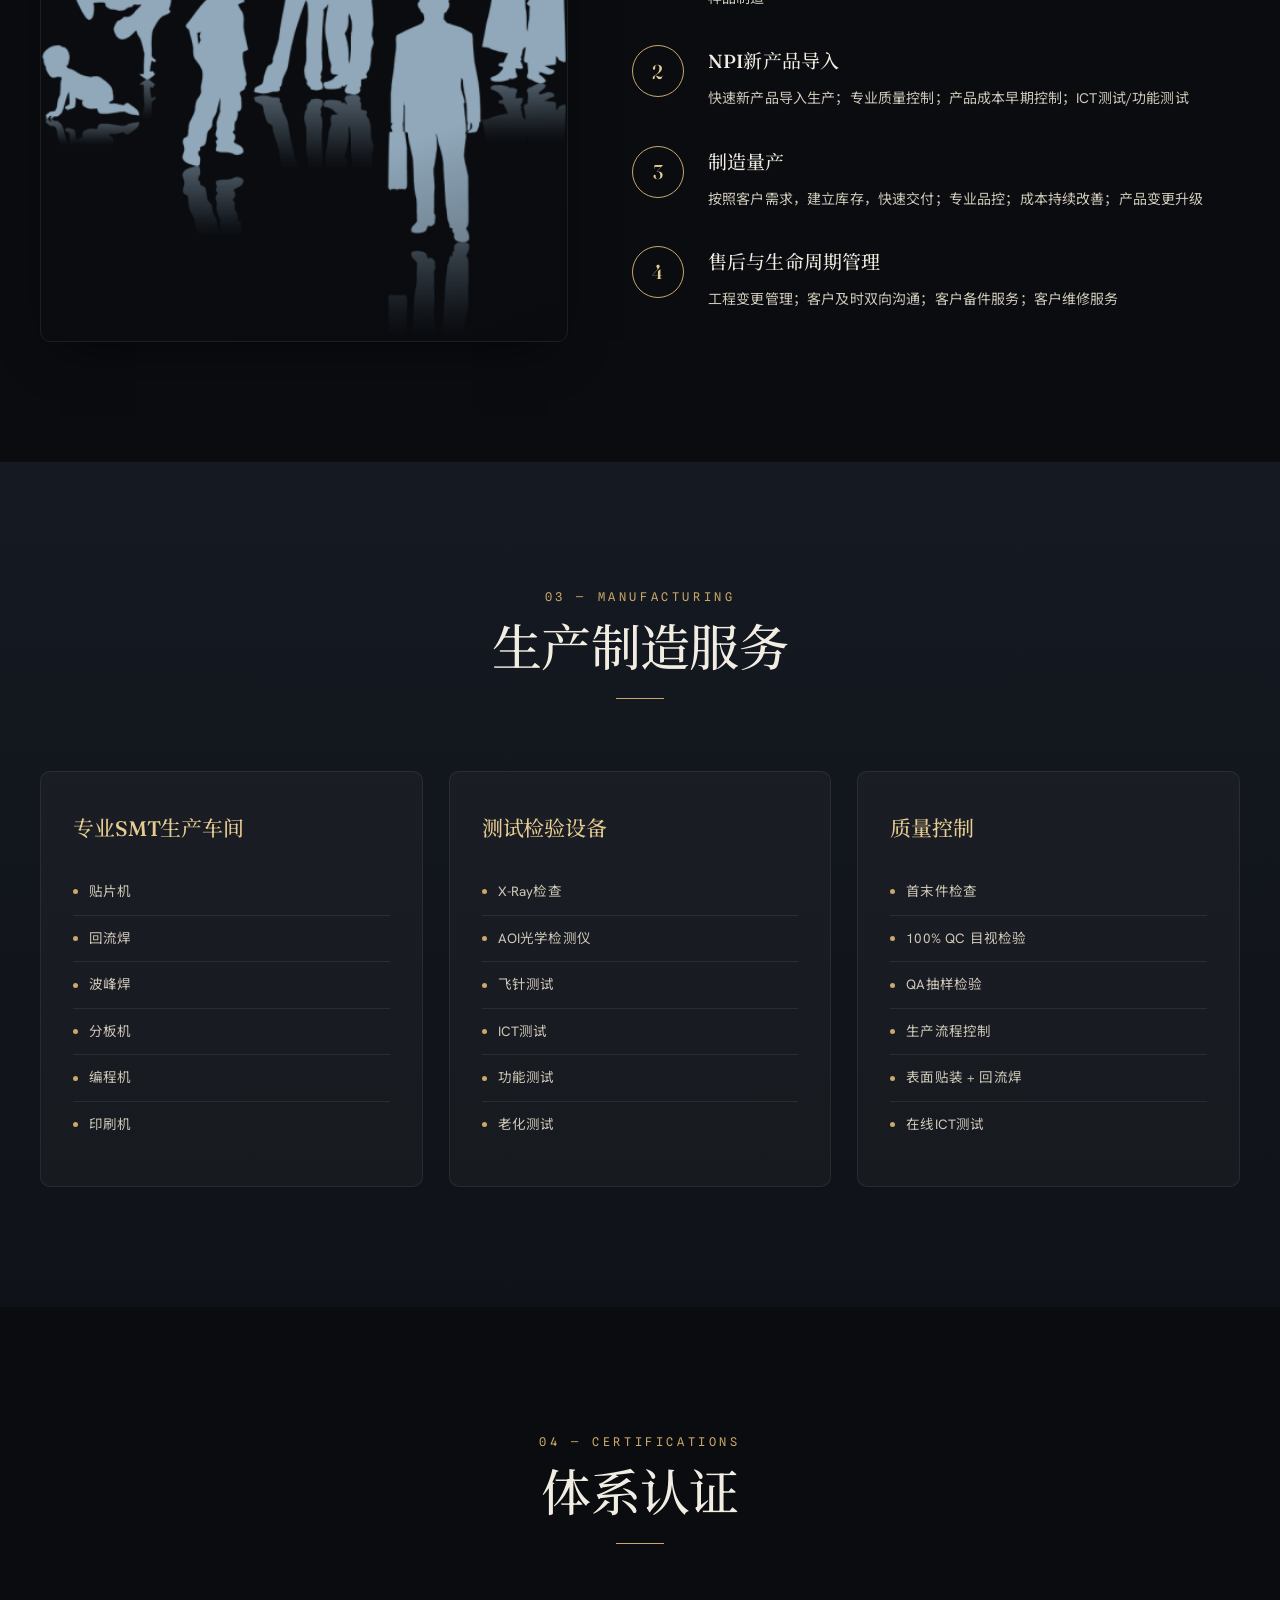
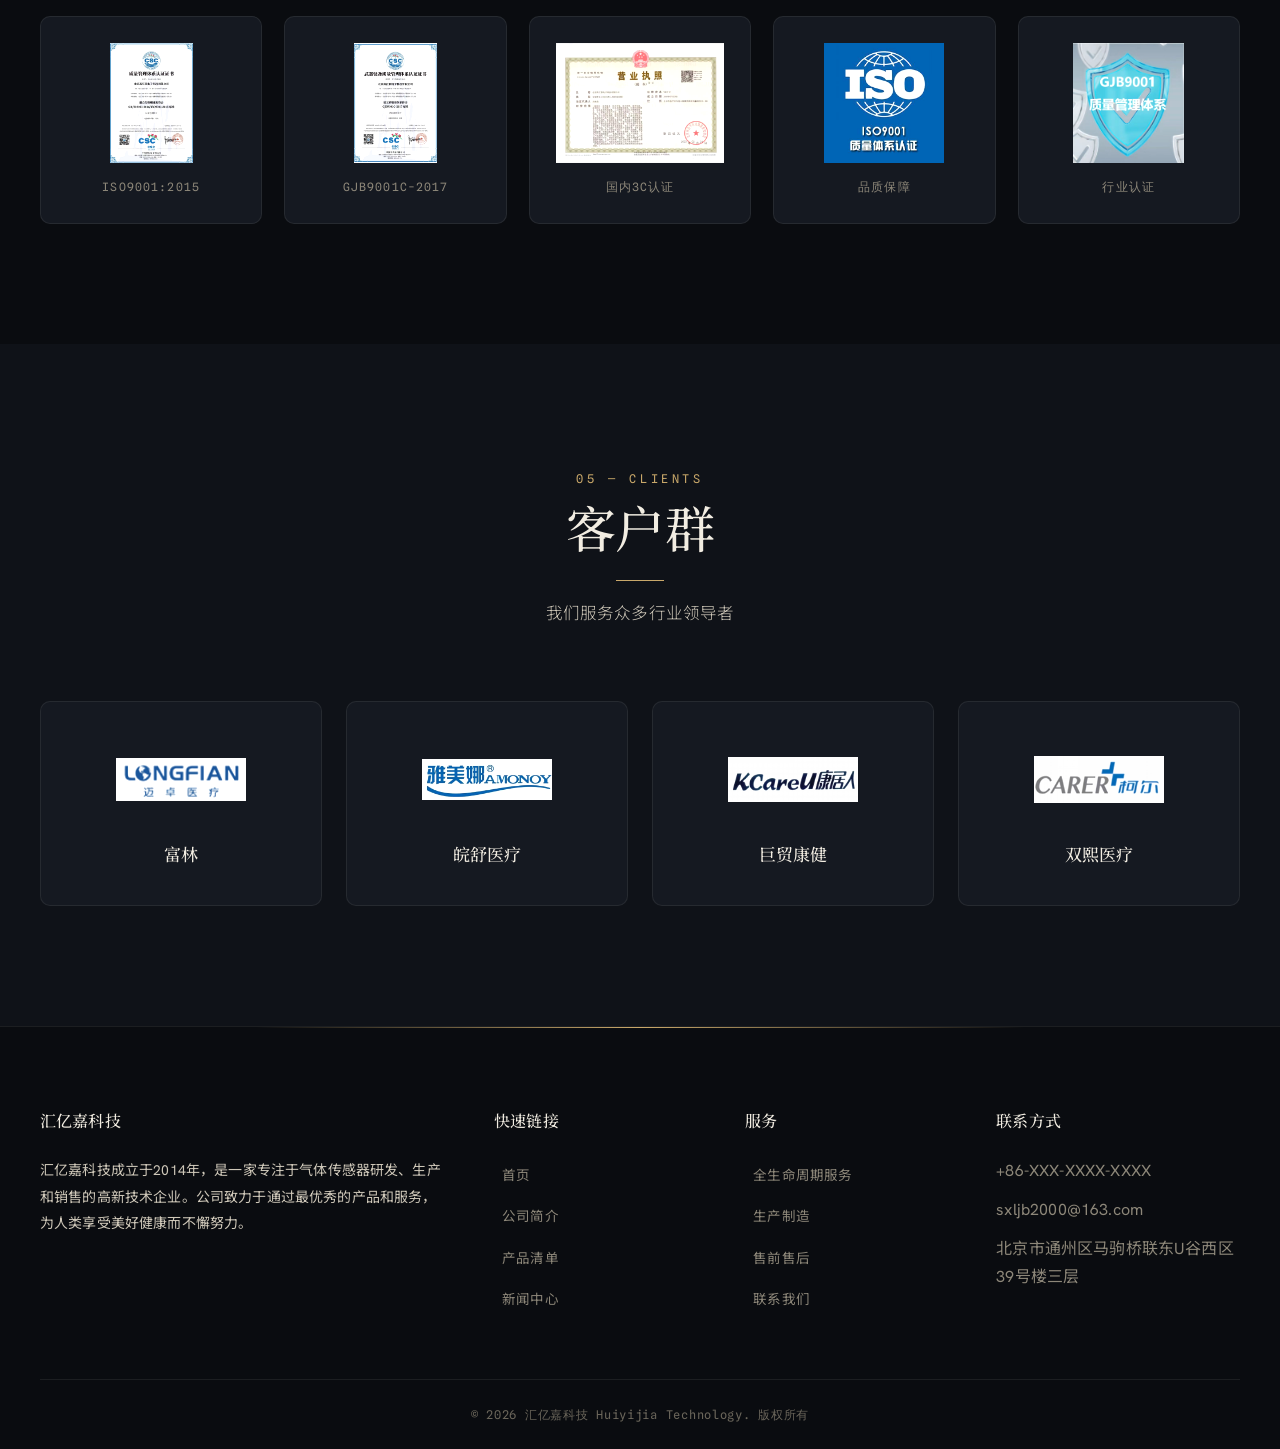
==== commit 81021691: "redesign: 高级暗色美学翻新 (黑曜石+香槟铜+奶白) - style.css 全新视觉系统:Fraunces+Noto Serif SC 显示字体,Hanken Grotesk 正文 - 6" ====
--- a/about.html
+++ b/about.html
@@ -1,152 +1,177 @@
-<!DOCTYPE html>
-<html lang="zh-CN">
-<head>
-<meta charset="UTF-8">
-<meta name="viewport" content="width=device-width, initial-scale=1.0">
-<title>公司简介 | Huiyijia | Huiyijia Technology</title>
-<link rel="preconnect" href="https://fonts.googleapis.com">
-<link href="https://fonts.googleapis.com/css2?family=Inter:wght@300;400;500;600;700&family=Noto+Sans+SC:wght@300;400;500;600;700&display=swap" rel="stylesheet">
-<link rel="stylesheet" href="style.css">
-</head>
-<body>
-<div class="top-bar">
-  <div class="container">
-    <div class="top-bar-left">
-      <span>&#9742; +86-XXX-XXXX-XXXX</span>
-      <span>&#9993; sxljb2000@163.com</span>
-    </div>
-    <div class="top-bar-right">
-      <div class="lang-switcher" id="langSwitcher">
-        <button class="lang-btn" onclick="toggleLang()">
-          <span id="currentLang">中文</span>
-          <svg viewBox="0 0 24 24"><path d="M7 10l5 5 5-5z"/></svg>
-        </button>
-        <div class="lang-dropdown" id="langDropdown"></div>
-      </div>
-    </div>
-  </div>
-</div>
-<header class="header">
-  <div class="container">
-    <a href="index.html" class="logo">
-      <img src="images/logo.png" alt="汇亿嘉科技" class="logo-img">
-      <div>
-        <div class="logo-text">汇亿嘉科技</div>
-        <div class="logo-sub">HUIYIJIA TECHNOLOGY</div>
-      </div>
-    </a>
-    <nav class="nav-list" id="navList">
-      <a href="index.html" data-i18n="nav_home">首页</a>
-      <a href="about.html" data-i18n="nav_about">公司简介</a>
-      <a href="news.html" data-i18n="nav_news">新闻中心</a>
-      <a href="products.html" data-i18n="nav_products">产品清单</a>
-      <a href="contact.html" data-i18n="nav_contact">联系我们</a>
-      <a href="aftersales.html" data-i18n="nav_aftersales">售前售后</a>
-    </nav>
-    <div class="mobile-toggle" onclick="document.getElementById('navList').classList.toggle('open')">
-      <span></span><span></span><span></span>
-    </div>
-  </div>
-</header>
-<div class="page-banner" style="background:linear-gradient(135deg,var(--primary-dark),var(--primary));padding:80px 0;text-align:center;color:#fff">
-  <div class="container"><h1 style="font-size:42px;font-weight:700" data-i18n="about_title">公司简介</h1><p style="margin-top:12px;font-size:18px;opacity:.8" data-i18n="about_subtitle">气体传感器行业解决方案服务商</p></div>
-</div>
-<section class="section">
-  <div class="container">
-    <div class="about-grid">
-      <div class="about-text">
-        <h3 data-i18n="about_heading">汇亿嘉公司概况</h3>
-        <p data-i18n="about_p1">企业文化: 客户、正直、激情、团队</p>
-        <p data-i18n="about_p2">愿景：致力于通过最优秀的产品和服务，为人类享受美好健康而不懈努力</p>
-        <p data-i18n="about_p3">策略：加大研发投入，提供产品全生命周期的服务</p>
-        <div class="about-stats">
-          <div class="stat-item"><div class="stat-num">2014</div><div class="stat-label" data-i18n="stat_founded">成立于北京</div></div>
-          <div class="stat-item"><div class="stat-num">40万+</div><div class="stat-label" data-i18n="stat_output">年产氧气传感器</div></div>
-          <div class="stat-item"><div class="stat-num">12+</div><div class="stat-label" data-i18n="stat_years">年行业经验</div></div>
-        </div>
-      </div>
-      <div class="about-images">
-        <img src="images/company-overview-1.png" alt="">
-        <img src="images/company-overview-2.png" alt="">
-        <img src="images/company-overview-3.png" alt="">
-        <img src="images/company-overview-4.png" alt="">
-      </div>
-    </div>
-  </div>
-</section>
-<section class="section section-alt">
-  <div class="container">
-    <div class="section-header"><h2 data-i18n="timeline_title">发展历程</h2></div>
-    <div class="timeline">
-      <div class="timeline-item"><div class="timeline-dot"></div><div class="timeline-content"><div class="timeline-year">2014</div><div class="timeline-text" data-i18n="tl_2014">2014年成立于北京</div></div></div>
-      <div class="timeline-item"><div class="timeline-dot"></div><div class="timeline-content"><div class="timeline-year">2016</div><div class="timeline-text" data-i18n="tl_2016">传感器产品在制氧机行业达到国内领先水平</div></div></div>
-      <div class="timeline-item"><div class="timeline-dot"></div><div class="timeline-content"><div class="timeline-year">2018</div><div class="timeline-text" data-i18n="tl_2018">引入行业投资基金，组建高管团队</div></div></div>
-      <div class="timeline-item"><div class="timeline-dot"></div><div class="timeline-content"><div class="timeline-year">2020</div><div class="timeline-text" data-i18n="tl_2020">氧气传感器年产量突破40万</div></div></div>
-      <div class="timeline-item"><div class="timeline-dot"></div><div class="timeline-content"><div class="timeline-year">2025</div><div class="timeline-text" data-i18n="tl_2025">超声波燃气表项目开发成功</div></div></div>
-      <div class="timeline-item"><div class="timeline-dot"></div><div class="timeline-content"><div class="timeline-year">2027</div><div class="timeline-text" data-i18n="tl_2027">超声波燃气表传感器批量生产</div></div></div>
-      <div class="timeline-item"><div class="timeline-dot"></div><div class="timeline-content"><div class="timeline-year">2030</div><div class="timeline-text" data-i18n="tl_2030">全面提升新能源市场</div></div></div>
-    </div>
-  </div>
-</section>
-<section class="section">
-  <div class="container">
-    <div class="section-header"><h2 data-i18n="lifecycle_title">全生命周期服务</h2><p data-i18n="lifecycle_subtitle">从设计开发到量产交付，提供全方位的专业服务</p></div>
-    <div class="lifecycle-wrapper">
-      <div class="lifecycle-image"><img src="images/lifecycle-service.png" alt=""></div>
-      <div class="lifecycle-steps">
-        <div class="lifecycle-step"><div class="lifecycle-step-num">1</div><div class="lifecycle-step-content"><h4 data-i18n="lc1_title">设计开发</h4><p data-i18n="lc1_desc">电路板开发设计；电子元器件选型；产品结构设计；软件编程；原始设计验证；快速样品制造</p></div></div>
-        <div class="lifecycle-step"><div class="lifecycle-step-num">2</div><div class="lifecycle-step-content"><h4 data-i18n="lc2_title">NPI新产品导入</h4><p data-i18n="lc2_desc">快速新产品导入生产；专业质量控制；产品成本早期控制；ICT测试/功能测试</p></div></div>
-        <div class="lifecycle-step"><div class="lifecycle-step-num">3</div><div class="lifecycle-step-content"><h4 data-i18n="lc3_title">制造量产</h4><p data-i18n="lc3_desc">按照客户需求，建立库存，快速交付；专业品控；成本持续改善；产品变更升级</p></div></div>
-        <div class="lifecycle-step"><div class="lifecycle-step-num">4</div><div class="lifecycle-step-content"><h4 data-i18n="lc4_title">售后与生命周期管理</h4><p data-i18n="lc4_desc">工程变更管理；客户及时双向沟通；客户备件服务；客户维修服务</p></div></div>
-      </div>
-    </div>
-  </div>
-</section>
-<section class="section section-dark">
-  <div class="container">
-    <div class="section-header"><h2 data-i18n="mfg_title">生产制造服务</h2></div>
-    <div class="mfg-grid">
-      <div class="mfg-card"><h3 data-i18n="mfg1_title">专业SMT生产车间</h3><ul><li data-i18n="mfg1_1">贴片机</li><li data-i18n="mfg1_2">回流焊</li><li data-i18n="mfg1_3">波峰焊</li><li data-i18n="mfg1_4">分板机</li><li data-i18n="mfg1_5">编程机</li><li data-i18n="mfg1_6">印刷机</li></ul></div>
-      <div class="mfg-card"><h3 data-i18n="mfg2_title">测试检验设备</h3><ul><li data-i18n="mfg2_1">X-Ray检查</li><li data-i18n="mfg2_2">AOI光学检测仪</li><li data-i18n="mfg2_3">飞针测试</li><li data-i18n="mfg2_4">ICT测试</li><li data-i18n="mfg2_5">功能测试</li><li data-i18n="mfg2_6">老化测试</li></ul></div>
-      <div class="mfg-card"><h3 data-i18n="mfg3_title">质量控制</h3><ul><li data-i18n="mfg3_1">首末件检查</li><li data-i18n="mfg3_2">100% QC 目视检验</li><li data-i18n="mfg3_3">QA抽样检验</li><li data-i18n="mfg3_4">生产流程控制</li><li data-i18n="mfg3_5">表面贴装 + 回流焊</li><li data-i18n="mfg3_6">在线ICT测试</li></ul></div>
-    </div>
-  </div>
-</section>
-<section class="section">
-  <div class="container">
-    <div class="section-header"><h2 data-i18n="cert_title">体系认证</h2></div>
-    <div class="certs-grid">
-      <div class="cert-card"><img src="images/cert-1.png" alt=""><p style="font-size:13px;color:var(--text-light);margin-top:8px">ISO9001:2015</p></div>
-      <div class="cert-card"><img src="images/cert-2.png" alt=""><p style="font-size:13px;color:var(--text-light);margin-top:8px">GJB9001C-2017</p></div>
-      <div class="cert-card"><img src="images/cert-3.png" alt=""><p style="font-size:13px;color:var(--text-light);margin-top:8px" data-i18n="cert_3c">国内3C认证</p></div>
-      <div class="cert-card"><img src="images/cert-4.png" alt=""><p style="font-size:13px;color:var(--text-light);margin-top:8px" data-i18n="cert_other1">品质保障</p></div>
-      <div class="cert-card"><img src="images/cert-5.png" alt=""><p style="font-size:13px;color:var(--text-light);margin-top:8px" data-i18n="cert_other2">行业认证</p></div>
-    </div>
-  </div>
-</section>
-<section class="section section-alt">
-  <div class="container">
-    <div class="section-header"><h2 data-i18n="clients_title">客户群</h2><p data-i18n="clients_subtitle">我们服务众多行业领导者</p></div>
-    <div class="clients-grid">
-      <div class="client-card"><div class="client-logo"><img src="images/client-1.png" alt=""></div><div class="client-name" data-i18n="client1">富林</div></div>
-      <div class="client-card"><div class="client-logo"><img src="images/client-2.png" alt=""></div><div class="client-name" data-i18n="client2">皖舒医疗</div></div>
-      <div class="client-card"><div class="client-logo"><img src="images/client-3.png" alt=""></div><div class="client-name" data-i18n="client3">巨贸康健</div></div>
-      <div class="client-card"><div class="client-logo"><img src="images/client-4.png" alt=""></div><div class="client-name" data-i18n="client4">双熙医疗</div></div>
-    </div>
-  </div>
-</section>
-
-<footer class="footer">
-  <div class="container">
-    <div class="footer-grid">
-      <div class="footer-about"><h4>汇亿嘉科技</h4><p data-i18n="footer_about">汇亿嘉科技成立于2014年，是一家专注于气体传感器研发、生产和销售的高新技术企业。公司致力于通过最优秀的产品和服务，为人类享受美好健康而不懈努力。</p></div>
-      <div><h4 data-i18n="footer_quick">快速链接</h4><ul><li><a href="index.html" data-i18n="nav_home">首页</a></li><li><a href="about.html" data-i18n="nav_about">公司简介</a></li><li><a href="products.html" data-i18n="nav_products">产品清单</a></li><li><a href="news.html" data-i18n="nav_news">新闻中心</a></li></ul></div>
-      <div><h4 data-i18n="footer_services">服务</h4><ul><li><a href="about.html" data-i18n="nav_lifecycle">全生命周期服务</a></li><li><a href="about.html" data-i18n="nav_manufacturing">生产制造</a></li><li><a href="aftersales.html" data-i18n="nav_aftersales">售前售后</a></li><li><a href="contact.html" data-i18n="nav_contact">联系我们</a></li></ul></div>
-      <div><h4 data-i18n="footer_contact">联系方式</h4><ul><li>+86-XXX-XXXX-XXXX</li><li>sxljb2000@163.com</li><li data-i18n="footer_addr">北京市通州区马驹桥联东U谷西区39号楼三层</li></ul></div>
-    </div>
-    <div class="footer-bottom"><p>&copy; 2026 汇亿嘉科技 Huiyijia Technology. <span data-i18n="footer_rights">版权所有</span></p></div>
-  </div>
-</footer>
-<script src="i18n.js"></script>
-</body>
-</html>+<!DOCTYPE html>
+<html lang="zh-CN">
+<head>
+<meta charset="UTF-8">
+<meta name="viewport" content="width=device-width, initial-scale=1.0">
+<title>公司简介 | Huiyijia | Huiyijia Technology</title>
+<meta name="description" content="汇亿嘉科技 — 成立于2014年，专注气体传感器研发制造，提供产品全生命周期服务。">
+<link rel="preconnect" href="https://fonts.googleapis.com">
+<link rel="preconnect" href="https://fonts.gstatic.com" crossorigin>
+<link href="https://fonts.googleapis.com/css2?family=Fraunces:ital,opsz,wght,SOFT@0,9..144,300..600,30..100;1,9..144,300..500,30..100&family=Hanken+Grotesk:wght@300;400;500;600;700&family=Spline+Sans+Mono:wght@400;500&family=Noto+Serif+SC:wght@400;500;600;700&family=Noto+Sans+SC:wght@300;400;500;600&display=swap" rel="stylesheet">
+<link rel="stylesheet" href="style.css">
+</head>
+<body>
+<div class="top-bar">
+  <div class="container">
+    <div class="top-bar-left">
+      <span>&#9742; +86-XXX-XXXX-XXXX</span>
+      <span>&#9993; sxljb2000@163.com</span>
+    </div>
+    <div class="top-bar-right">
+      <div class="lang-switcher" id="langSwitcher">
+        <button class="lang-btn" onclick="toggleLang()">
+          <span id="currentLang">中文</span>
+          <svg viewBox="0 0 24 24"><path d="M7 10l5 5 5-5z"/></svg>
+        </button>
+        <div class="lang-dropdown" id="langDropdown"></div>
+      </div>
+    </div>
+  </div>
+</div>
+<header class="header">
+  <div class="container">
+    <a href="index.html" class="logo">
+      <img src="images/logo.png" alt="汇亿嘉科技" class="logo-img">
+      <div>
+        <div class="logo-text">汇亿嘉科技</div>
+        <div class="logo-sub">HUIYIJIA TECHNOLOGY</div>
+      </div>
+    </a>
+    <nav class="nav-list" id="navList">
+      <a href="index.html" data-i18n="nav_home">首页</a>
+      <a href="about.html" data-i18n="nav_about" class="active">公司简介</a>
+      <a href="news.html" data-i18n="nav_news">新闻中心</a>
+      <a href="products.html" data-i18n="nav_products">产品清单</a>
+      <a href="contact.html" data-i18n="nav_contact">联系我们</a>
+      <a href="aftersales.html" data-i18n="nav_aftersales">售前售后</a>
+    </nav>
+    <div class="mobile-toggle" onclick="document.getElementById('navList').classList.toggle('open')">
+      <span></span><span></span><span></span>
+    </div>
+  </div>
+</header>
+<div class="page-banner">
+  <div class="container">
+    <span class="eyebrow">ABOUT HUIYIJIA</span>
+    <h1 data-i18n="about_title">公司简介</h1>
+    <p data-i18n="about_subtitle">气体传感器行业解决方案服务商</p>
+  </div>
+</div>
+<section class="section">
+  <div class="container">
+    <div class="about-grid">
+      <div class="about-text fade-up">
+        <span class="eyebrow">OUR COMPANY</span>
+        <h3 data-i18n="about_heading">汇亿嘉公司概况</h3>
+        <p data-i18n="about_p1">企业文化: 客户、正直、激情、团队</p>
+        <p data-i18n="about_p2">愿景：致力于通过最优秀的产品和服务，为人类享受美好健康而不懈努力</p>
+        <p data-i18n="about_p3">策略：加大研发投入，提供产品全生命周期的服务</p>
+        <div class="about-stats">
+          <div class="stat-item"><div class="stat-num">2014</div><div class="stat-label" data-i18n="stat_founded">成立于北京</div></div>
+          <div class="stat-item"><div class="stat-num">40万+</div><div class="stat-label" data-i18n="stat_output">年产氧气传感器</div></div>
+          <div class="stat-item"><div class="stat-num">12+</div><div class="stat-label" data-i18n="stat_years">年行业经验</div></div>
+        </div>
+      </div>
+      <div class="about-images fade-up">
+        <img src="images/company-overview-1.png" alt="">
+        <img src="images/company-overview-2.png" alt="">
+        <img src="images/company-overview-3.png" alt="">
+        <img src="images/company-overview-4.png" alt="">
+      </div>
+    </div>
+  </div>
+</section>
+<section class="section section-alt">
+  <div class="container">
+    <div class="section-header center fade-up">
+      <span class="section-index">01 — TIMELINE</span>
+      <h2 data-i18n="timeline_title">发展历程</h2>
+    </div>
+    <div class="timeline">
+      <div class="timeline-item fade-up"><div class="timeline-dot"></div><div class="timeline-content"><div class="timeline-year">2014</div><div class="timeline-text" data-i18n="tl_2014">2014年成立于北京</div></div></div>
+      <div class="timeline-item fade-up"><div class="timeline-dot"></div><div class="timeline-content"><div class="timeline-year">2016</div><div class="timeline-text" data-i18n="tl_2016">传感器产品在制氧机行业达到国内领先水平</div></div></div>
+      <div class="timeline-item fade-up"><div class="timeline-dot"></div><div class="timeline-content"><div class="timeline-year">2018</div><div class="timeline-text" data-i18n="tl_2018">引入行业投资基金，组建高管团队</div></div></div>
+      <div class="timeline-item fade-up"><div class="timeline-dot"></div><div class="timeline-content"><div class="timeline-year">2020</div><div class="timeline-text" data-i18n="tl_2020">氧气传感器年产量突破40万</div></div></div>
+      <div class="timeline-item fade-up"><div class="timeline-dot"></div><div class="timeline-content"><div class="timeline-year">2025</div><div class="timeline-text" data-i18n="tl_2025">超声波燃气表项目开发成功</div></div></div>
+      <div class="timeline-item fade-up"><div class="timeline-dot"></div><div class="timeline-content"><div class="timeline-year">2027</div><div class="timeline-text" data-i18n="tl_2027">超声波燃气表传感器批量生产</div></div></div>
+      <div class="timeline-item fade-up"><div class="timeline-dot"></div><div class="timeline-content"><div class="timeline-year">2030</div><div class="timeline-text" data-i18n="tl_2030">全面提升新能源市场</div></div></div>
+    </div>
+  </div>
+</section>
+<section class="section">
+  <div class="container">
+    <div class="section-header fade-up">
+      <span class="section-index">02 — LIFECYCLE</span>
+      <h2 data-i18n="lifecycle_title">全生命周期服务</h2>
+      <p data-i18n="lifecycle_subtitle">从设计开发到量产交付，提供全方位的专业服务</p>
+    </div>
+    <div class="lifecycle-wrapper fade-up">
+      <div class="lifecycle-image"><img src="images/lifecycle-service.png" alt=""></div>
+      <div class="lifecycle-steps">
+        <div class="lifecycle-step"><div class="lifecycle-step-num">1</div><div class="lifecycle-step-content"><h4 data-i18n="lc1_title">设计开发</h4><p data-i18n="lc1_desc">电路板开发设计；电子元器件选型；产品结构设计；软件编程；原始设计验证；快速样品制造</p></div></div>
+        <div class="lifecycle-step"><div class="lifecycle-step-num">2</div><div class="lifecycle-step-content"><h4 data-i18n="lc2_title">NPI新产品导入</h4><p data-i18n="lc2_desc">快速新产品导入生产；专业质量控制；产品成本早期控制；ICT测试/功能测试</p></div></div>
+        <div class="lifecycle-step"><div class="lifecycle-step-num">3</div><div class="lifecycle-step-content"><h4 data-i18n="lc3_title">制造量产</h4><p data-i18n="lc3_desc">按照客户需求，建立库存，快速交付；专业品控；成本持续改善；产品变更升级</p></div></div>
+        <div class="lifecycle-step"><div class="lifecycle-step-num">4</div><div class="lifecycle-step-content"><h4 data-i18n="lc4_title">售后与生命周期管理</h4><p data-i18n="lc4_desc">工程变更管理；客户及时双向沟通；客户备件服务；客户维修服务</p></div></div>
+      </div>
+    </div>
+  </div>
+</section>
+<section class="section section-dark">
+  <div class="container">
+    <div class="section-header center fade-up">
+      <span class="section-index">03 — MANUFACTURING</span>
+      <h2 data-i18n="mfg_title">生产制造服务</h2>
+    </div>
+    <div class="mfg-grid">
+      <div class="mfg-card fade-up"><h3 data-i18n="mfg1_title">专业SMT生产车间</h3><ul><li data-i18n="mfg1_1">贴片机</li><li data-i18n="mfg1_2">回流焊</li><li data-i18n="mfg1_3">波峰焊</li><li data-i18n="mfg1_4">分板机</li><li data-i18n="mfg1_5">编程机</li><li data-i18n="mfg1_6">印刷机</li></ul></div>
+      <div class="mfg-card fade-up"><h3 data-i18n="mfg2_title">测试检验设备</h3><ul><li data-i18n="mfg2_1">X-Ray检查</li><li data-i18n="mfg2_2">AOI光学检测仪</li><li data-i18n="mfg2_3">飞针测试</li><li data-i18n="mfg2_4">ICT测试</li><li data-i18n="mfg2_5">功能测试</li><li data-i18n="mfg2_6">老化测试</li></ul></div>
+      <div class="mfg-card fade-up"><h3 data-i18n="mfg3_title">质量控制</h3><ul><li data-i18n="mfg3_1">首末件检查</li><li data-i18n="mfg3_2">100% QC 目视检验</li><li data-i18n="mfg3_3">QA抽样检验</li><li data-i18n="mfg3_4">生产流程控制</li><li data-i18n="mfg3_5">表面贴装 + 回流焊</li><li data-i18n="mfg3_6">在线ICT测试</li></ul></div>
+    </div>
+  </div>
+</section>
+<section class="section">
+  <div class="container">
+    <div class="section-header center fade-up">
+      <span class="section-index">04 — CERTIFICATIONS</span>
+      <h2 data-i18n="cert_title">体系认证</h2>
+    </div>
+    <div class="certs-grid">
+      <div class="cert-card fade-up"><img src="images/cert-1.png" alt=""><p>ISO9001:2015</p></div>
+      <div class="cert-card fade-up"><img src="images/cert-2.png" alt=""><p>GJB9001C-2017</p></div>
+      <div class="cert-card fade-up"><img src="images/cert-3.png" alt=""><p data-i18n="cert_3c">国内3C认证</p></div>
+      <div class="cert-card fade-up"><img src="images/cert-4.png" alt=""><p data-i18n="cert_other1">品质保障</p></div>
+      <div class="cert-card fade-up"><img src="images/cert-5.png" alt=""><p data-i18n="cert_other2">行业认证</p></div>
+    </div>
+  </div>
+</section>
+<section class="section section-alt">
+  <div class="container">
+    <div class="section-header center fade-up">
+      <span class="section-index">05 — CLIENTS</span>
+      <h2 data-i18n="clients_title">客户群</h2>
+      <p data-i18n="clients_subtitle">我们服务众多行业领导者</p>
+    </div>
+    <div class="clients-grid">
+      <div class="client-card fade-up"><div class="client-logo"><img src="images/client-1.png" alt=""></div><div class="client-name" data-i18n="client1">富林</div></div>
+      <div class="client-card fade-up"><div class="client-logo"><img src="images/client-2.png" alt=""></div><div class="client-name" data-i18n="client2">皖舒医疗</div></div>
+      <div class="client-card fade-up"><div class="client-logo"><img src="images/client-3.png" alt=""></div><div class="client-name" data-i18n="client3">巨贸康健</div></div>
+      <div class="client-card fade-up"><div class="client-logo"><img src="images/client-4.png" alt=""></div><div class="client-name" data-i18n="client4">双熙医疗</div></div>
+    </div>
+  </div>
+</section>
+
+<footer class="footer">
+  <div class="container">
+    <div class="footer-grid">
+      <div class="footer-about"><h4>汇亿嘉科技</h4><p data-i18n="footer_about">汇亿嘉科技成立于2014年，是一家专注于气体传感器研发、生产和销售的高新技术企业。公司致力于通过最优秀的产品和服务，为人类享受美好健康而不懈努力。</p></div>
+      <div><h4 data-i18n="footer_quick">快速链接</h4><ul><li><a href="index.html" data-i18n="nav_home">首页</a></li><li><a href="about.html" data-i18n="nav_about">公司简介</a></li><li><a href="products.html" data-i18n="nav_products">产品清单</a></li><li><a href="news.html" data-i18n="nav_news">新闻中心</a></li></ul></div>
+      <div><h4 data-i18n="footer_services">服务</h4><ul><li><a href="about.html" data-i18n="nav_lifecycle">全生命周期服务</a></li><li><a href="about.html" data-i18n="nav_manufacturing">生产制造</a></li><li><a href="aftersales.html" data-i18n="nav_aftersales">售前售后</a></li><li><a href="contact.html" data-i18n="nav_contact">联系我们</a></li></ul></div>
+      <div><h4 data-i18n="footer_contact">联系方式</h4><ul><li>+86-XXX-XXXX-XXXX</li><li>sxljb2000@163.com</li><li data-i18n="footer_addr">北京市通州区马驹桥联东U谷西区39号楼三层</li></ul></div>
+    </div>
+    <div class="footer-bottom"><p>&copy; 2026 汇亿嘉科技 Huiyijia Technology. <span data-i18n="footer_rights">版权所有</span></p></div>
+  </div>
+</footer>
+<div class="scroll-top" id="scrollTop" onclick="window.scrollTo({top:0,behavior:'smooth'})">&#8593;</div>
+<script src="i18n.js"></script>
+</body>
+</html>
--- a/style.css
+++ b/style.css
@@ -1,154 +1,554 @@
-
-*,*::before,*::after{margin:0;padding:0;box-sizing:border-box}
-:root{--primary:#1a3a5c;--primary-dark:#0f2440;--accent:#2980b9;--gold:#c8a96e;--text:#333;--text-light:#666;--bg:#fff;--bg-light:#f5f7fa;--border:#e0e4e8;--shadow:0 2px 20px rgba(0,0,0,.08);--shadow-lg:0 8px 40px rgba(0,0,0,.12);--radius:8px;--transition:all .3s ease;--nav-height:80px}
-html{scroll-behavior:smooth}
-body{font-family:'Inter','Noto Sans SC',system-ui,sans-serif;color:var(--text);line-height:1.7;background:var(--bg);overflow-x:hidden}
-a{text-decoration:none;color:inherit;transition:var(--transition)}
-img{max-width:100%;height:auto;display:block}
-ul{list-style:none}
-.container{max-width:1200px;margin:0 auto;padding:0 24px}
-.top-bar{background:var(--primary-dark);color:rgba(255,255,255,.8);font-size:13px;padding:8px 0}
-.top-bar .container{display:flex;justify-content:space-between;align-items:center}
-.top-bar a{color:rgba(255,255,255,.8);padding:2px 8px}
-.top-bar a:hover{color:#fff}
-.lang-switcher{position:relative}
-.lang-btn{background:rgba(255,255,255,.1);border:1px solid rgba(255,255,255,.2);color:#fff;padding:4px 14px;border-radius:4px;cursor:pointer;font-size:12px;display:flex;align-items:center;gap:6px;transition:var(--transition);font-family:inherit}
-.lang-btn:hover{background:rgba(255,255,255,.2)}
-.lang-btn svg{width:12px;height:12px;fill:currentColor;transition:transform .3s}
-.lang-switcher.open .lang-btn svg{transform:rotate(180deg)}
-.lang-dropdown{position:absolute;top:calc(100% + 4px);right:0;background:#fff;border-radius:var(--radius);box-shadow:var(--shadow-lg);min-width:180px;z-index:10000;opacity:0;visibility:hidden;transform:translateY(-8px);transition:var(--transition);max-height:400px;overflow-y:auto}
-.lang-switcher.open .lang-dropdown{opacity:1;visibility:visible;transform:translateY(0)}
-.lang-dropdown a{display:block;padding:8px 16px;color:var(--text);font-size:13px;transition:var(--transition);white-space:nowrap}
-.lang-dropdown a:hover{background:var(--bg-light);color:var(--accent)}
-.lang-dropdown a.active{color:var(--accent);font-weight:600}
-.header{background:var(--primary);position:sticky;top:0;z-index:9999;box-shadow:0 2px 20px rgba(0,0,0,.2)}
-.header .container{display:flex;align-items:center;justify-content:space-between;height:var(--nav-height)}
-.logo{display:flex;align-items:center;gap:12px;color:#fff}
-.logo-img{height:60px;width:auto;border-radius:6px;object-fit:contain}
-.logo-img-lg{height:90px}
-.logo-text{font-size:22px;font-weight:700;letter-spacing:1px;line-height:1.2}
-.logo-sub{font-size:11px;opacity:.7;letter-spacing:2px;text-transform:uppercase}
-.nav-list{display:flex;align-items:center}
-.nav-list a{color:rgba(255,255,255,.85);padding:0 20px;height:var(--nav-height);display:flex;align-items:center;font-size:15px;font-weight:500;transition:var(--transition);position:relative}
-.nav-list a::after{content:'';position:absolute;bottom:0;left:50%;transform:translateX(-50%);width:0;height:3px;background:var(--gold);transition:var(--transition);border-radius:2px 2px 0 0}
-.nav-list a:hover{color:#fff;background:rgba(255,255,255,.08)}
-.nav-list a:hover::after,.nav-list a.active::after{width:60%}
-.nav-list a.active{color:#fff}
-.mobile-toggle{display:none;color:#fff;cursor:pointer;padding:8px}
-.mobile-toggle span{display:block;width:24px;height:2px;background:#fff;margin:5px 0;transition:var(--transition)}
-.hero{position:relative;height:560px;overflow:hidden;background:var(--primary-dark)}
-.hero-slide{position:absolute;top:0;left:0;width:100%;height:100%;opacity:0;transition:opacity 1s ease}
-.hero-slide.active{opacity:1}
-.hero-slide img{width:100%;height:100%;object-fit:cover}
-.hero-overlay{position:absolute;top:0;left:0;width:100%;height:100%;background:linear-gradient(135deg,rgba(15,36,64,.85),rgba(26,58,92,.6),rgba(15,36,64,.75));display:flex;align-items:center;justify-content:center}
-.hero-content{text-align:center;color:#fff;z-index:2;padding:0 24px}
-.hero-content h1{font-size:48px;font-weight:700;margin-bottom:16px;letter-spacing:2px;text-shadow:0 2px 20px rgba(0,0,0,.3)}
-.hero-content p{font-size:20px;opacity:.9;font-weight:300;letter-spacing:4px}
-.hero-dots{position:absolute;bottom:30px;left:50%;transform:translateX(-50%);display:flex;gap:10px;z-index:5}
-.hero-dots span{width:12px;height:12px;border-radius:50%;background:rgba(255,255,255,.4);cursor:pointer;transition:var(--transition)}
-.hero-dots span.active{background:var(--gold);transform:scale(1.2)}
-.section{padding:80px 0}
-.section-alt{background:var(--bg-light)}
-.section-dark{background:var(--primary);color:#fff}
-.section-header{text-align:center;margin-bottom:60px}
-.section-header h2{font-size:36px;font-weight:700;color:var(--primary);margin-bottom:12px;position:relative;display:inline-block}
-.section-dark .section-header h2{color:#fff}
-.section-header h2::after{content:'';display:block;width:60px;height:3px;background:var(--gold);margin:16px auto 0;border-radius:2px}
-.section-header p{font-size:16px;color:var(--text-light);max-width:600px;margin:0 auto}
-.about-grid{display:grid;grid-template-columns:1fr 1fr;gap:60px;align-items:center}
-.about-text h3{font-size:28px;color:var(--primary);margin-bottom:20px}
-.about-text p{color:var(--text-light);margin-bottom:16px;line-height:1.8}
-.about-stats{display:grid;grid-template-columns:repeat(3,1fr);gap:24px;margin-top:32px}
-.stat-item{text-align:center;padding:24px 16px;background:var(--bg-light);border-radius:var(--radius);transition:var(--transition)}
-.stat-item:hover{transform:translateY(-4px);box-shadow:var(--shadow)}
-.stat-num{font-size:36px;font-weight:700;color:var(--accent);line-height:1}
-.stat-label{font-size:13px;color:var(--text-light);margin-top:8px}
-.about-images{display:grid;grid-template-columns:1fr 1fr;gap:12px}
-.about-images img{border-radius:var(--radius);width:100%;height:200px;object-fit:cover;transition:var(--transition)}
-.about-images img:hover{transform:scale(1.02);box-shadow:var(--shadow-lg)}
-.timeline{position:relative;max-width:900px;margin:0 auto}
-.timeline::before{content:'';position:absolute;left:50%;transform:translateX(-50%);top:0;bottom:0;width:2px;background:linear-gradient(to bottom,var(--accent),var(--gold))}
-.timeline-item{display:flex;align-items:center;margin-bottom:48px;position:relative}
-.timeline-item:nth-child(odd){flex-direction:row-reverse}
-.timeline-item:nth-child(odd) .timeline-content{text-align:right;padding-right:60px;padding-left:0}
-.timeline-item:nth-child(even) .timeline-content{padding-left:60px}
-.timeline-content{width:50%}
-.timeline-dot{position:absolute;left:50%;transform:translateX(-50%);width:16px;height:16px;background:var(--accent);border:3px solid #fff;box-shadow:0 0 0 3px var(--accent);border-radius:50%;z-index:2}
-.timeline-year{font-size:24px;font-weight:700;color:var(--accent);margin-bottom:4px}
-.timeline-text{font-size:15px;color:var(--text-light)}
-.products-grid{display:grid;grid-template-columns:repeat(3,1fr);gap:32px}
-.product-card{background:#fff;border-radius:var(--radius);overflow:hidden;box-shadow:var(--shadow);transition:var(--transition);border:1px solid var(--border)}
-.product-card:hover{transform:translateY(-8px);box-shadow:var(--shadow-lg)}
-.product-img{height:240px;overflow:hidden;background:var(--bg-light)}
-.product-img img{width:100%;height:100%;object-fit:contain;padding:16px;transition:transform .5s}
-.product-card:hover .product-img img{transform:scale(1.05)}
-.product-info{padding:24px}
-.product-info h3{font-size:18px;color:var(--primary);margin-bottom:8px}
-.product-info p{font-size:14px;color:var(--text-light);line-height:1.6}
-.lifecycle-wrapper{display:flex;gap:40px;align-items:center}
-.lifecycle-image{flex:0 0 45%;border-radius:var(--radius);overflow:hidden;box-shadow:var(--shadow)}
-.lifecycle-image img{width:100%}
-.lifecycle-steps{flex:1}
-.lifecycle-step{display:flex;gap:20px;margin-bottom:32px;align-items:flex-start}
-.lifecycle-step-num{flex:0 0 48px;height:48px;background:linear-gradient(135deg,var(--accent),var(--primary));border-radius:50%;display:flex;align-items:center;justify-content:center;color:#fff;font-weight:700;font-size:18px}
-.lifecycle-step-content h4{font-size:18px;color:var(--primary);margin-bottom:8px}
-.lifecycle-step-content p{font-size:14px;color:var(--text-light);line-height:1.7}
-.mfg-grid{display:grid;grid-template-columns:repeat(3,1fr);gap:32px}
-.mfg-card{background:rgba(255,255,255,.08);border:1px solid rgba(255,255,255,.15);border-radius:var(--radius);padding:32px;text-align:center;transition:var(--transition)}
-.mfg-card:hover{background:rgba(255,255,255,.12);transform:translateY(-4px)}
-.mfg-card h3{font-size:20px;margin-bottom:16px;color:var(--gold)}
-.mfg-card ul{text-align:left}
-.mfg-card li{padding:8px 0;border-bottom:1px solid rgba(255,255,255,.1);font-size:14px;opacity:.85;display:flex;align-items:center;gap:8px}
-.mfg-card li::before{content:'';width:6px;height:6px;background:var(--gold);border-radius:50%;flex-shrink:0}
-.certs-grid{display:grid;grid-template-columns:repeat(5,1fr);gap:20px}
-.cert-card{background:#fff;padding:20px;border-radius:var(--radius);text-align:center;box-shadow:var(--shadow);transition:var(--transition)}
-.cert-card:hover{transform:translateY(-4px);box-shadow:var(--shadow-lg)}
-.cert-card img{height:120px;object-fit:contain;margin:0 auto 12px}
-.clients-grid{display:grid;grid-template-columns:repeat(4,1fr);gap:24px}
-.client-card{background:#fff;padding:24px;border-radius:var(--radius);text-align:center;box-shadow:var(--shadow);transition:var(--transition);border:1px solid var(--border)}
-.client-card:hover{transform:translateY(-4px);box-shadow:var(--shadow-lg)}
-.client-logo{height:80px;display:flex;align-items:center;justify-content:center;margin-bottom:16px}
-.client-logo img{max-height:60px;max-width:120px;object-fit:contain}
-.client-name{font-size:16px;font-weight:600;color:var(--primary)}
-.news-grid{display:grid;grid-template-columns:repeat(3,1fr);gap:32px}
-.news-card{background:#fff;border-radius:var(--radius);overflow:hidden;box-shadow:var(--shadow);transition:var(--transition);border:1px solid var(--border)}
-.news-card:hover{transform:translateY(-4px);box-shadow:var(--shadow-lg)}
-.news-date{padding:16px 24px;background:linear-gradient(135deg,var(--accent),var(--primary));color:#fff;font-size:13px}
-.news-body{padding:24px}
-.news-body h3{font-size:17px;color:var(--primary);margin-bottom:12px;line-height:1.5}
-.news-body p{font-size:14px;color:var(--text-light);line-height:1.7}
-.aftersales-grid{display:grid;grid-template-columns:repeat(3,1fr);gap:32px}
-.aftersales-card{background:#fff;padding:40px 32px;border-radius:var(--radius);text-align:center;box-shadow:var(--shadow);transition:var(--transition);border:1px solid var(--border)}
-.aftersales-card:hover{transform:translateY(-4px);box-shadow:var(--shadow-lg);border-color:var(--accent)}
-.service-icon{width:64px;height:64px;margin:0 auto 20px;background:linear-gradient(135deg,var(--accent),var(--primary));border-radius:50%;display:flex;align-items:center;justify-content:center;color:#fff;font-size:28px}
-.aftersales-card h3{font-size:20px;color:var(--primary);margin-bottom:12px}
-.aftersales-card p{font-size:14px;color:var(--text-light);line-height:1.8}
-.contact-grid{display:grid;grid-template-columns:1fr 1fr;gap:48px}
-.contact-info h3{font-size:24px;color:var(--primary);margin-bottom:24px}
-.contact-item{display:flex;gap:16px;margin-bottom:24px;align-items:flex-start}
-.contact-icon{flex:0 0 48px;height:48px;background:linear-gradient(135deg,var(--accent),var(--primary));border-radius:50%;display:flex;align-items:center;justify-content:center;color:#fff;font-size:20px}
-.contact-item h4{font-size:16px;color:var(--primary);margin-bottom:4px}
-.contact-item p{font-size:14px;color:var(--text-light)}
-.contact-form{background:var(--bg-light);padding:40px;border-radius:var(--radius)}
-.form-group{margin-bottom:20px}
-.form-group label{display:block;font-size:14px;font-weight:500;margin-bottom:6px}
-.form-group input,.form-group textarea,.form-group select{width:100%;padding:12px 16px;border:1px solid var(--border);border-radius:var(--radius);font-size:14px;font-family:inherit;transition:var(--transition);background:#fff}
-.form-group input:focus,.form-group textarea:focus{outline:none;border-color:var(--accent);box-shadow:0 0 0 3px rgba(41,128,185,.1)}
-.form-group textarea{height:120px;resize:vertical}
-.btn{display:inline-flex;align-items:center;justify-content:center;padding:12px 32px;background:linear-gradient(135deg,var(--accent),var(--primary));color:#fff;border:none;border-radius:var(--radius);font-size:15px;font-weight:600;cursor:pointer;transition:var(--transition);font-family:inherit}
-.btn:hover{transform:translateY(-2px);box-shadow:0 4px 20px rgba(41,128,185,.4)}
-.footer{background:var(--primary-dark);color:rgba(255,255,255,.7);padding:60px 0 0}
-.footer-grid{display:grid;grid-template-columns:2fr 1fr 1fr 1fr;gap:40px;margin-bottom:40px}
-.footer h4{color:#fff;font-size:16px;margin-bottom:20px}
-.footer-about p{font-size:14px;line-height:1.8;margin-bottom:16px}
-.footer ul li{margin-bottom:10px}
-.footer ul a{font-size:14px;color:rgba(255,255,255,.6)}
-.footer ul a:hover{color:var(--gold)}
-.footer-bottom{border-top:1px solid rgba(255,255,255,.1);padding:20px 0;text-align:center;font-size:13px}
-.scroll-top{position:fixed;bottom:30px;right:30px;width:48px;height:48px;background:var(--accent);color:#fff;border-radius:50%;display:flex;align-items:center;justify-content:center;cursor:pointer;opacity:0;visibility:hidden;transition:var(--transition);z-index:999;box-shadow:0 4px 20px rgba(41,128,185,.4)}
-.scroll-top.visible{opacity:1;visibility:visible}
-.scroll-top:hover{transform:translateY(-4px);background:var(--primary)}
-.fade-up{opacity:0;transform:translateY(30px);transition:opacity .6s,transform .6s}
-.fade-up.visible{opacity:1;transform:translateY(0)}
-@media(max-width:1024px){.about-grid,.contact-grid,.lifecycle-wrapper{grid-template-columns:1fr;gap:40px}.products-grid,.mfg-grid,.aftersales-grid,.news-grid{grid-template-columns:repeat(2,1fr)}.clients-grid{grid-template-columns:repeat(2,1fr)}.certs-grid{grid-template-columns:repeat(3,1fr)}.footer-grid{grid-template-columns:1fr 1fr}.timeline::before{left:20px}.timeline-item,.timeline-item:nth-child(odd){flex-direction:column;align-items:flex-start}.timeline-content,.timeline-item:nth-child(odd) .timeline-content{width:100%;padding-left:50px!important;padding-right:0!important;text-align:left!important}.timeline-dot{left:20px}}
-@media(max-width:768px){:root{--nav-height:60px}.top-bar{display:none}.nav-list{display:none;position:absolute;top:var(--nav-height);left:0;right:0;background:var(--primary);flex-direction:column;box-shadow:0 8px 20px rgba(0,0,0,.2)}.nav-list.open{display:flex}.nav-list a{height:auto;padding:14px 24px;border-bottom:1px solid rgba(255,255,255,.1)}.nav-list a::after{display:none}.mobile-toggle{display:block}.hero{height:400px}.hero-content h1{font-size:28px}.hero-content p{font-size:16px;letter-spacing:2px}.section{padding:60px 0}.section-header h2{font-size:28px}.products-grid,.services-grid,.mfg-grid,.aftersales-grid,.clients-grid,.news-grid{grid-template-columns:1fr}.certs-grid{grid-template-columns:repeat(2,1fr)}.about-stats{grid-template-columns:1fr}.footer-grid{grid-template-columns:1fr}.lifecycle-wrapper{flex-direction:column}.lifecycle-image{flex:none;width:100%}}
+/* ============================================================
+   HUIYIJIA TECHNOLOGY — Atelier of Precision
+   Editorial industrial-luxury design system
+   ============================================================ */
+
+*,*::before,*::after{margin:0;padding:0;box-sizing:border-box}
+
+:root{
+  /* — Surfaces (warm obsidian) — */
+  --ink:#0a0c10;
+  --obsidian:#0f1218;
+  --slate:#151921;
+  --slate-2:#1c212b;
+  --slate-3:#252b37;
+  --on-light:#f4f1ea;
+
+  /* — Bronze metallic accents — */
+  --bronze:#c9a86a;
+  --bronze-bright:#e6cb92;
+  --bronze-deep:#93794a;
+  --bronze-glow:rgba(201,168,106,.16);
+
+  /* — Text — */
+  --cream:#f2ede2;
+  --cream-soft:#cfc8b9;
+  --muted:#8d8779;
+  --muted-2:#6b665b;
+
+  /* — Cool secondary — */
+  --teal:#4f8782;
+  --teal-deep:#2d4a48;
+
+  /* — Lines — */
+  --hair:rgba(201,168,106,.18);
+  --hair-soft:rgba(242,237,226,.08);
+  --hair-strong:rgba(201,168,106,.34);
+
+  /* — Shadows — */
+  --shadow:0 18px 50px -20px rgba(0,0,0,.7);
+  --shadow-lg:0 40px 90px -30px rgba(0,0,0,.85);
+  --shadow-bronze:0 24px 60px -22px rgba(201,168,106,.28);
+
+  /* — Radii — */
+  --r:4px;
+  --r-lg:10px;
+
+  /* — Type — */
+  --ff-display:"Fraunces","Noto Serif SC",Georgia,serif;
+  --ff-body:"Hanken Grotesk","Noto Sans SC",-apple-system,sans-serif;
+  --ff-mono:"Spline Sans Mono",ui-monospace,monospace;
+
+  --nav-h:78px;
+  --ease:cubic-bezier(.22,.61,.36,1);
+  --ease-out:cubic-bezier(.16,1,.3,1);
+  --t:.5s var(--ease);
+}
+
+html{scroll-behavior:smooth;-webkit-text-size-adjust:100%}
+body{
+  font-family:var(--ff-body);
+  color:var(--cream);
+  line-height:1.75;
+  background:var(--ink);
+  overflow-x:hidden;
+  font-weight:400;
+  letter-spacing:.01em;
+  -webkit-font-smoothing:antialiased;
+}
+a{text-decoration:none;color:inherit;transition:var(--t)}
+img{max-width:100%;height:auto;display:block}
+ul{list-style:none}
+button{font-family:inherit}
+
+/* — Grain / atmosphere overlay — */
+body::before{
+  content:"";position:fixed;inset:0;z-index:1;pointer-events:none;
+  background-image:url("data:image/svg+xml;utf8,<svg xmlns='http://www.w3.org/2000/svg' width='180' height='180'><filter id='n'><feTurbulence type='fractalNoise' baseFrequency='0.9' numOctaves='2' stitchTiles='stitch'/><feColorMatrix values='0 0 0 0 0.79 0 0 0 0 0.66 0 0 0 0 0.42 0 0 0 0.5 0'/></filter><rect width='100%' height='100%' filter='url(%23n)'/></svg>");
+  opacity:.045;mix-blend-mode:overlay;
+}
+
+::selection{background:var(--bronze);color:var(--ink)}
+
+.container{max-width:1280px;margin:0 auto;padding:0 40px}
+
+/* — Reusable bits — */
+.eyebrow{
+  font-family:var(--ff-mono);font-size:11px;font-weight:500;
+  letter-spacing:.34em;text-transform:uppercase;color:var(--bronze);
+  display:inline-flex;align-items:center;gap:12px;
+}
+.eyebrow::before{content:"";width:28px;height:1px;background:var(--bronze)}
+
+/* ============================================================
+   TOP BAR
+   ============================================================ */
+.top-bar{
+  background:var(--ink);
+  color:var(--muted);
+  font-size:12.5px;
+  letter-spacing:.04em;
+  padding:10px 0;
+  border-bottom:1px solid var(--hair-soft);
+  position:relative;z-index:200;
+}
+.top-bar .container{display:flex;justify-content:space-between;align-items:center;gap:24px}
+.top-bar-left{display:flex;gap:30px;align-items:center}
+.top-bar-left span{display:inline-flex;align-items:center;gap:8px}
+.lang-switcher{position:relative}
+.lang-btn{
+  background:transparent;border:1px solid var(--hair);
+  color:var(--cream-soft);padding:6px 16px;border-radius:999px;
+  cursor:pointer;font-size:11.5px;letter-spacing:.14em;text-transform:uppercase;
+  display:flex;align-items:center;gap:8px;transition:var(--t);font-family:var(--ff-mono);
+}
+.lang-btn:hover{border-color:var(--bronze);color:var(--bronze-bright)}
+.lang-btn svg{width:11px;height:11px;fill:currentColor;transition:transform .4s var(--ease)}
+.lang-switcher.open .lang-btn svg{transform:rotate(180deg)}
+.lang-dropdown{
+  position:absolute;top:calc(100% + 10px);right:0;background:var(--slate);
+  border:1px solid var(--hair);border-radius:var(--r);box-shadow:var(--shadow-lg);
+  min-width:200px;z-index:10000;opacity:0;visibility:hidden;transform:translateY(-8px);
+  transition:var(--t);max-height:400px;overflow-y:auto;backdrop-filter:blur(10px);
+}
+.lang-switcher.open .lang-dropdown{opacity:1;visibility:visible;transform:translateY(0)}
+.lang-dropdown a{
+  display:block;padding:11px 18px;color:var(--cream-soft);font-size:13px;
+  letter-spacing:.03em;transition:var(--t);white-space:nowrap;border-bottom:1px solid var(--hair-soft);
+}
+.lang-dropdown a:last-child{border-bottom:none}
+.lang-dropdown a:hover{background:var(--slate-2);color:var(--bronze-bright);padding-left:24px}
+.lang-dropdown a.active{color:var(--bronze-bright)}
+
+/* ============================================================
+   HEADER / NAV
+   ============================================================ */
+.header{
+  background:rgba(10,12,16,.72);
+  backdrop-filter:blur(20px) saturate(140%);
+  -webkit-backdrop-filter:blur(20px) saturate(140%);
+  position:sticky;top:0;z-index:9999;
+  border-bottom:1px solid var(--hair-soft);
+  transition:background .4s var(--ease),border-color .4s var(--ease);
+}
+.header .container{display:flex;align-items:center;justify-content:space-between;height:var(--nav-h)}
+.logo{display:flex;align-items:center;gap:14px;color:var(--cream)}
+.logo-img{height:46px;width:auto;border-radius:4px;object-fit:contain;filter:brightness(1.05) saturate(1.05)}
+.logo-img-lg{height:64px}
+.logo-text{
+  font-family:var(--ff-display);font-size:21px;font-weight:600;
+  letter-spacing:.02em;line-height:1.15;color:var(--cream);
+  font-variation-settings:"opsz" 144,"SOFT" 50;
+}
+.logo-sub{
+  font-family:var(--ff-mono);font-size:9.5px;color:var(--bronze);
+  letter-spacing:.32em;text-transform:uppercase;margin-top:2px;
+}
+.nav-list{display:flex;align-items:center}
+.nav-list a{
+  color:var(--cream-soft);padding:0 22px;height:var(--nav-h);display:flex;align-items:center;
+  font-size:13.5px;font-weight:500;letter-spacing:.06em;position:relative;transition:var(--t);
+}
+.nav-list a::after{
+  content:"";position:absolute;bottom:-1px;left:50%;transform:translateX(-50%);
+  width:0;height:1px;background:var(--bronze);transition:width .4s var(--ease-out);
+}
+.nav-list a:hover{color:var(--bronze-bright)}
+.nav-list a:hover::after,.nav-list a.active::after{width:50%}
+.nav-list a.active{color:var(--bronze-bright)}
+.mobile-toggle{display:none;color:var(--cream);cursor:pointer;padding:8px;flex-direction:column;gap:5px;background:none;border:none}
+.mobile-toggle span{display:block;width:24px;height:1.5px;background:var(--cream);transition:var(--t)}
+
+/* ============================================================
+   HERO
+   ============================================================ */
+.hero{position:relative;height:92vh;min-height:620px;max-height:920px;overflow:hidden;background:var(--obsidian)}
+.hero-slide{position:absolute;inset:0;opacity:0;transition:opacity 1.4s var(--ease)}
+.hero-slide.active{opacity:1}
+.hero-slide img{width:100%;height:100%;object-fit:cover;transform:scale(1.08);animation:kenburns 9s ease-out forwards}
+.hero-slide.active img{animation:kenburns 12s ease-out forwards}
+@keyframes kenburns{from{transform:scale(1.14)}to{transform:scale(1)}}
+.hero-overlay{
+  position:absolute;inset:0;z-index:2;
+  background:
+    radial-gradient(120% 90% at 80% 20%,rgba(79,135,130,.18),transparent 55%),
+    linear-gradient(100deg,rgba(8,10,14,.94) 0%,rgba(8,10,14,.78) 38%,rgba(8,10,14,.32) 70%,rgba(8,10,14,.55) 100%);
+}
+.hero-content{
+  position:relative;z-index:3;height:100%;display:flex;flex-direction:column;justify-content:center;
+  max-width:760px;padding:0 40px;margin:0 auto;color:var(--cream);
+}
+.hero-content .eyebrow{margin-bottom:28px}
+.hero-content h1{
+  font-family:var(--ff-display);font-size:clamp(42px,6.4vw,86px);font-weight:500;
+  line-height:1.02;letter-spacing:-.015em;margin-bottom:22px;color:var(--cream);
+  font-variation-settings:"opsz" 144,"SOFT" 30;
+}
+.hero-content h1 em{font-style:italic;color:var(--bronze-bright);font-weight:400}
+.hero-content p{
+  font-size:clamp(16px,1.6vw,21px);color:var(--cream-soft);font-weight:300;
+  letter-spacing:.04em;max-width:520px;line-height:1.7;
+}
+.hero-dots{position:absolute;bottom:42px;left:50%;transform:translateX(-50%);display:flex;gap:14px;z-index:5}
+.hero-dots span{
+  width:36px;height:2px;background:rgba(242,237,226,.25);cursor:pointer;transition:var(--t);border-radius:1px;
+}
+.hero-dots span.active{background:var(--bronze);width:56px}
+.hero-scroll{
+  position:absolute;bottom:30px;right:46px;z-index:5;color:var(--muted);
+  font-family:var(--ff-mono);font-size:10px;letter-spacing:.3em;text-transform:uppercase;
+  writing-mode:vertical-rl;display:flex;align-items:center;gap:14px;
+}
+.hero-scroll::after{content:"";width:1px;height:50px;background:linear-gradient(var(--bronze),transparent)}
+
+/* — Staggered hero entrance — */
+.hero-content .eyebrow,.hero-content h1,.hero-content p,.hero-cta{opacity:0;transform:translateY(26px);animation:rise .9s var(--ease-out) forwards}
+.hero-content .eyebrow{animation-delay:.3s}
+.hero-content h1{animation-delay:.46s}
+.hero-content p{animation-delay:.62s}
+.hero-cta{animation-delay:.78s}
+@keyframes rise{to{opacity:1;transform:translateY(0)}}
+
+/* ============================================================
+   PAGE BANNER (sub pages)
+   ============================================================ */
+.page-banner{
+  position:relative;padding:130px 0 90px;text-align:center;color:var(--cream);overflow:hidden;
+  background:
+    radial-gradient(90% 120% at 50% 0%,rgba(79,135,130,.16),transparent 60%),
+    linear-gradient(180deg,var(--obsidian),var(--ink));
+  border-bottom:1px solid var(--hair-soft);
+}
+.page-banner::before{
+  content:"";position:absolute;inset:0;opacity:.5;
+  background-image:linear-gradient(var(--hair-soft) 1px,transparent 1px),linear-gradient(90deg,var(--hair-soft) 1px,transparent 1px);
+  background-size:64px 64px;mask-image:radial-gradient(70% 80% at 50% 30%,#000,transparent);
+}
+.page-banner .container{position:relative;z-index:2}
+.page-banner .eyebrow{margin-bottom:24px}
+.page-banner h1{
+  font-family:var(--ff-display);font-size:clamp(38px,5.4vw,68px);font-weight:500;
+  letter-spacing:-.01em;line-height:1.05;color:var(--cream);
+  font-variation-settings:"opsz" 144,"SOFT" 40;
+}
+.page-banner p{margin-top:18px;font-size:18px;color:var(--cream-soft);font-weight:300;letter-spacing:.03em}
+
+/* ============================================================
+   SECTIONS
+   ============================================================ */
+.section{padding:120px 0;position:relative}
+.section-alt{background:var(--obsidian)}
+.section-dark{background:linear-gradient(180deg,var(--slate),var(--obsidian))}
+.section-header{margin-bottom:72px;max-width:680px}
+.section-header.center{text-align:center;margin-left:auto;margin-right:auto}
+.section-header .eyebrow{margin-bottom:20px}
+.section-header h2{
+  font-family:var(--ff-display);font-size:clamp(30px,4vw,50px);font-weight:500;
+  letter-spacing:-.012em;line-height:1.1;color:var(--cream);margin-bottom:18px;
+  font-variation-settings:"opsz" 144,"SOFT" 40;
+}
+.section-header h2 em{font-style:italic;color:var(--bronze-bright);font-weight:400}
+.section-header p{font-size:16.5px;color:var(--cream-soft);font-weight:300;line-height:1.8}
+.section-header.center h2::after{content:"";display:block;width:48px;height:1px;background:var(--bronze);margin:22px auto 0}
+.section-index{
+  font-family:var(--ff-mono);font-size:12px;letter-spacing:.3em;color:var(--bronze);
+  display:inline-block;margin-bottom:14px;
+}
+
+/* ============================================================
+   ABOUT
+   ============================================================ */
+.about-grid{display:grid;grid-template-columns:1.05fr 1fr;gap:80px;align-items:center}
+.about-text h3{
+  font-family:var(--ff-display);font-size:34px;font-weight:500;color:var(--cream);
+  margin:18px 0 26px;letter-spacing:-.01em;line-height:1.2;
+  font-variation-settings:"opsz" 96,"SOFT" 40;
+}
+.about-text p{color:var(--cream-soft);margin-bottom:18px;line-height:1.95;font-size:15.5px}
+.about-text p strong{color:var(--bronze-bright);font-weight:600}
+.about-stats{display:grid;grid-template-columns:repeat(3,1fr);gap:0;margin-top:42px;border-top:1px solid var(--hair);border-bottom:1px solid var(--hair)}
+.stat-item{text-align:center;padding:30px 12px;position:relative;transition:var(--t)}
+.stat-item+.stat-item{border-left:1px solid var(--hair-soft)}
+.stat-item:hover{background:var(--slate-2)}
+.stat-num{
+  font-family:var(--ff-display);font-size:44px;font-weight:500;color:var(--bronze-bright);
+  line-height:1;letter-spacing:-.02em;font-variation-settings:"opsz" 144,"SOFT" 30;
+}
+.stat-label{font-family:var(--ff-mono);font-size:11px;color:var(--muted);margin-top:12px;letter-spacing:.14em;text-transform:uppercase}
+.about-images{display:grid;grid-template-columns:1fr 1fr;gap:14px}
+.about-images img{
+  border-radius:var(--r);width:100%;height:210px;object-fit:cover;transition:var(--t);
+  filter:saturate(.92) contrast(1.02);border:1px solid var(--hair-soft);
+}
+.about-images img:nth-child(1){grid-row:span 2;height:auto;min-height:434px}
+.about-images img:hover{transform:scale(1.015);filter:saturate(1.05) contrast(1.05);box-shadow:var(--shadow)}
+
+/* ============================================================
+   TIMELINE
+   ============================================================ */
+.timeline{position:relative;max-width:920px;margin:0 auto}
+.timeline::before{
+  content:"";position:absolute;left:50%;transform:translateX(-50%);top:8px;bottom:8px;width:1px;
+  background:linear-gradient(to bottom,transparent,var(--bronze) 8%,var(--bronze-deep) 92%,transparent);
+}
+.timeline-item{display:flex;align-items:center;margin-bottom:54px;position:relative}
+.timeline-item:last-child{margin-bottom:0}
+.timeline-item:nth-child(odd){flex-direction:row-reverse}
+.timeline-item:nth-child(odd) .timeline-content{text-align:right;padding-right:64px;padding-left:0}
+.timeline-item:nth-child(even) .timeline-content{padding-left:64px}
+.timeline-content{width:50%}
+.timeline-dot{
+  position:absolute;left:50%;transform:translateX(-50%);width:13px;height:13px;
+  background:var(--ink);border:1px solid var(--bronze);border-radius:50%;z-index:2;transition:var(--t);
+}
+.timeline-dot::after{content:"";position:absolute;inset:3px;border-radius:50%;background:var(--bronze);transition:var(--t)}
+.timeline-item:hover .timeline-dot{box-shadow:0 0 0 7px var(--bronze-glow)}
+.timeline-year{
+  font-family:var(--ff-display);font-size:30px;font-weight:500;color:var(--bronze-bright);
+  margin-bottom:6px;letter-spacing:-.01em;font-variation-settings:"opsz" 144;
+}
+.timeline-text{font-size:14.5px;color:var(--cream-soft);line-height:1.7}
+
+/* ============================================================
+   PRODUCTS
+   ============================================================ */
+.products-grid{display:grid;grid-template-columns:repeat(3,1fr);gap:28px}
+.product-card{
+  background:var(--slate);border:1px solid var(--hair-soft);border-radius:var(--r-lg);
+  overflow:hidden;transition:var(--t);position:relative;
+}
+.product-card::before{content:"";position:absolute;inset:0;border-radius:var(--r-lg);padding:1px;background:linear-gradient(135deg,var(--bronze),transparent 50%);mask:linear-gradient(#000 0 0) content-box,linear-gradient(#000 0 0);mask-composite:exclude;opacity:0;transition:var(--t);pointer-events:none}
+.product-card:hover{transform:translateY(-8px);box-shadow:var(--shadow-bronze);border-color:transparent}
+.product-card:hover::before{opacity:1}
+.product-img{height:250px;overflow:hidden;background:linear-gradient(135deg,var(--slate-2),var(--obsidian));position:relative}
+.product-img::after{content:"";position:absolute;inset:0;background:radial-gradient(circle at 50% 40%,rgba(201,168,106,.08),transparent 60%)}
+.product-img img{width:100%;height:100%;object-fit:contain;padding:28px;transition:transform .7s var(--ease-out);position:relative;z-index:1}
+.product-card:hover .product-img img{transform:scale(1.06)}
+.product-info{padding:28px 26px 30px;border-top:1px solid var(--hair-soft)}
+.product-info h3{font-family:var(--ff-display);font-size:20px;font-weight:500;color:var(--cream);margin-bottom:10px;letter-spacing:-.005em}
+.product-info p{font-size:14px;color:var(--cream-soft);line-height:1.75}
+
+/* ============================================================
+   LIFECYCLE
+   ============================================================ */
+.lifecycle-wrapper{display:flex;gap:64px;align-items:center}
+.lifecycle-image{flex:0 0 44%;border-radius:var(--r-lg);overflow:hidden;box-shadow:var(--shadow);border:1px solid var(--hair-soft);position:relative}
+.lifecycle-image img{width:100%}
+.lifecycle-image::after{content:"";position:absolute;inset:0;background:linear-gradient(160deg,transparent 60%,rgba(8,10,14,.5));pointer-events:none}
+.lifecycle-steps{flex:1}
+.lifecycle-step{display:flex;gap:24px;margin-bottom:34px;align-items:flex-start;position:relative}
+.lifecycle-step:last-child{margin-bottom:0}
+.lifecycle-step-num{
+  flex:0 0 52px;height:52px;background:var(--ink);border:1px solid var(--bronze);
+  border-radius:50%;display:flex;align-items:center;justify-content:center;
+  color:var(--bronze-bright);font-family:var(--ff-display);font-weight:500;font-size:20px;
+  position:relative;transition:var(--t);font-variation-settings:"opsz" 96;
+}
+.lifecycle-step:hover .lifecycle-step-num{background:var(--bronze);color:var(--ink);box-shadow:0 0 0 6px var(--bronze-glow)}
+.lifecycle-step-content h4{font-family:var(--ff-display);font-size:19px;font-weight:500;color:var(--cream);margin-bottom:8px}
+.lifecycle-step-content p{font-size:14px;color:var(--cream-soft);line-height:1.8}
+
+/* ============================================================
+   MANUFACTURING (dark cards)
+   ============================================================ */
+.mfg-grid{display:grid;grid-template-columns:repeat(3,1fr);gap:26px}
+.mfg-card{
+  background:rgba(242,237,226,.03);border:1px solid var(--hair-soft);border-radius:var(--r-lg);
+  padding:38px 32px;transition:var(--t);position:relative;overflow:hidden;
+}
+.mfg-card::before{content:"";position:absolute;top:0;left:0;width:100%;height:2px;background:linear-gradient(90deg,var(--bronze),transparent);transform:scaleX(0);transform-origin:left;transition:transform .5s var(--ease-out)}
+.mfg-card:hover{background:rgba(201,168,106,.05);border-color:var(--hair);transform:translateY(-5px)}
+.mfg-card:hover::before{transform:scaleX(1)}
+.mfg-card h3{font-family:var(--ff-display);font-size:21px;margin-bottom:22px;color:var(--bronze-bright);font-weight:500;letter-spacing:-.005em}
+.mfg-card ul{text-align:left}
+.mfg-card li{
+  padding:11px 0;border-bottom:1px solid var(--hair-soft);font-size:13.5px;color:var(--cream-soft);
+  display:flex;align-items:center;gap:11px;transition:var(--t);
+}
+.mfg-card li:last-child{border-bottom:none}
+.mfg-card li::before{content:"";width:5px;height:5px;background:var(--bronze);border-radius:50%;flex-shrink:0;transition:var(--t)}
+.mfg-card li:hover{color:var(--cream);padding-left:6px}
+
+/* ============================================================
+   CERTS
+   ============================================================ */
+.certs-grid{display:grid;grid-template-columns:repeat(5,1fr);gap:22px}
+.cert-card{
+  background:var(--slate);padding:26px 18px;border-radius:var(--r-lg);text-align:center;
+  border:1px solid var(--hair-soft);transition:var(--t);position:relative;
+}
+.cert-card:hover{transform:translateY(-6px);box-shadow:var(--shadow);border-color:var(--hair)}
+.cert-card img{height:120px;object-fit:contain;margin:0 auto 14px;filter:brightness(1.05)}
+.cert-card p{font-family:var(--ff-mono);font-size:11.5px;color:var(--muted);letter-spacing:.1em}
+
+/* ============================================================
+   CLIENTS
+   ============================================================ */
+.clients-grid{display:grid;grid-template-columns:repeat(4,1fr);gap:24px}
+.client-card{
+  background:var(--slate);padding:36px 24px;border-radius:var(--r-lg);text-align:center;
+  border:1px solid var(--hair-soft);transition:var(--t);
+}
+.client-card:hover{transform:translateY(-5px);box-shadow:var(--shadow);border-color:var(--hair)}
+.client-logo{height:84px;display:flex;align-items:center;justify-content:center;margin-bottom:18px}
+.client-logo img{max-height:62px;max-width:130px;object-fit:contain;filter:brightness(1.05);transition:var(--t)}
+.client-card:hover .client-logo img{filter:brightness(1.15)}
+.client-name{font-family:var(--ff-display);font-size:17px;font-weight:500;color:var(--cream);letter-spacing:.01em}
+
+/* ============================================================
+   NEWS
+   ============================================================ */
+.news-grid{display:grid;grid-template-columns:repeat(3,1fr);gap:28px}
+.news-card{
+  background:var(--slate);border:1px solid var(--hair-soft);border-radius:var(--r-lg);
+  overflow:hidden;transition:var(--t);
+}
+.news-card:hover{transform:translateY(-7px);box-shadow:var(--shadow);border-color:var(--hair)}
+.news-date{
+  padding:18px 26px;background:var(--ink);border-bottom:1px solid var(--hair-soft);
+  font-family:var(--ff-display);font-size:24px;font-weight:500;color:var(--bronze-bright);
+  letter-spacing:.01em;display:flex;align-items:center;gap:12px;
+}
+.news-date::after{content:"";flex:1;height:1px;background:var(--hair-soft)}
+.news-body{padding:28px 26px}
+.news-body h3{font-family:var(--ff-display);font-size:18px;font-weight:500;color:var(--cream);margin-bottom:14px;line-height:1.4;letter-spacing:-.005em}
+.news-body p{font-size:14px;color:var(--cream-soft);line-height:1.8}
+
+/* ============================================================
+   AFTERSALES
+   ============================================================ */
+.aftersales-grid{display:grid;grid-template-columns:repeat(3,1fr);gap:28px}
+.aftersales-card{
+  background:var(--slate);padding:48px 34px;border-radius:var(--r-lg);text-align:center;
+  border:1px solid var(--hair-soft);transition:var(--t);position:relative;overflow:hidden;
+}
+.aftersales-card::after{content:"";position:absolute;inset:0;background:radial-gradient(circle at 50% 0%,var(--bronze-glow),transparent 60%);opacity:0;transition:var(--t)}
+.aftersales-card:hover{transform:translateY(-8px);box-shadow:var(--shadow-bronze);border-color:var(--hair)}
+.aftersales-card:hover::after{opacity:1}
+.aftersales-card>*{position:relative;z-index:1}
+.service-icon{
+  width:68px;height:68px;margin:0 auto 24px;background:var(--ink);border:1px solid var(--bronze);
+  border-radius:50%;display:flex;align-items:center;justify-content:center;color:var(--bronze-bright);
+  font-size:26px;transition:var(--t);
+}
+.aftersales-card:hover .service-icon{background:var(--bronze);color:var(--ink);transform:rotate(-6deg)}
+.aftersales-card h3{font-family:var(--ff-display);font-size:21px;font-weight:500;color:var(--cream);margin-bottom:14px}
+.aftersales-card p{font-size:14px;color:var(--cream-soft);line-height:1.85}
+
+/* ============================================================
+   CONTACT
+   ============================================================ */
+.contact-grid{display:grid;grid-template-columns:1fr 1.1fr;gap:64px;align-items:start}
+.contact-info h3{font-family:var(--ff-display);font-size:30px;font-weight:500;color:var(--cream);margin-bottom:32px;letter-spacing:-.01em}
+.contact-item{display:flex;gap:18px;margin-bottom:28px;align-items:flex-start;padding-bottom:24px;border-bottom:1px solid var(--hair-soft)}
+.contact-item:last-child{border-bottom:none}
+.contact-icon{
+  flex:0 0 46px;height:46px;background:var(--ink);border:1px solid var(--bronze);border-radius:50%;
+  display:flex;align-items:center;justify-content:center;color:var(--bronze-bright);font-size:18px;
+}
+.contact-item h4{font-family:var(--ff-mono);font-size:11px;color:var(--muted);margin-bottom:6px;letter-spacing:.16em;text-transform:uppercase;font-weight:500}
+.contact-item p{font-size:15px;color:var(--cream);line-height:1.6}
+.contact-form{background:var(--slate);padding:44px;border-radius:var(--r-lg);border:1px solid var(--hair-soft)}
+.contact-form h3{font-family:var(--ff-display);font-size:22px;color:var(--cream);margin-bottom:28px;font-weight:500;letter-spacing:-.005em}
+.form-group{margin-bottom:22px}
+.form-group label{display:block;font-family:var(--ff-mono);font-size:10.5px;font-weight:500;margin-bottom:9px;letter-spacing:.16em;text-transform:uppercase;color:var(--muted)}
+.form-group input,.form-group textarea,.form-group select{
+  width:100%;padding:13px 16px;background:var(--ink);border:1px solid var(--hair-soft);border-radius:var(--r);
+  font-size:14.5px;font-family:var(--ff-body);color:var(--cream);transition:var(--t);
+}
+.form-group input::placeholder,.form-group textarea::placeholder{color:var(--muted-2)}
+.form-group input:focus,.form-group textarea:focus,.form-group select:focus{outline:none;border-color:var(--bronze);box-shadow:0 0 0 3px var(--bronze-glow);background:var(--obsidian)}
+.form-group textarea{height:130px;resize:vertical}
+.form-group select{cursor:pointer;appearance:none;background-image:url("data:image/svg+xml;utf8,<svg xmlns='http://www.w3.org/2000/svg' viewBox='0 0 24 24'><path fill='%23c9a86a' d='M7 10l5 5 5-5z'/></svg>");background-repeat:no-repeat;background-position:right 14px center;padding-right:40px}
+.btn{
+  display:inline-flex;align-items:center;justify-content:center;gap:10px;padding:14px 36px;
+  background:var(--bronze);color:var(--ink);border:1px solid var(--bronze);border-radius:999px;
+  font-size:13px;font-weight:600;cursor:pointer;transition:var(--t);font-family:var(--ff-mono);
+  letter-spacing:.14em;text-transform:uppercase;position:relative;overflow:hidden;
+}
+.btn:hover{background:var(--bronze-bright);transform:translateY(-2px);box-shadow:var(--shadow-bronze)}
+.btn:disabled{opacity:.6;cursor:not-allowed;transform:none}
+
+/* ============================================================
+   FOOTER
+   ============================================================ */
+.footer{background:var(--ink);color:var(--muted);padding:80px 0 0;border-top:1px solid var(--hair-soft);position:relative}
+.footer::before{content:"";position:absolute;top:0;left:50%;transform:translateX(-50%);width:60%;height:1px;background:linear-gradient(90deg,transparent,var(--bronze),transparent)}
+.footer-grid{display:grid;grid-template-columns:2fr 1fr 1fr 1.2fr;gap:48px;margin-bottom:56px}
+.footer h4{color:var(--cream);font-family:var(--ff-display);font-size:16px;margin-bottom:22px;font-weight:500;letter-spacing:.01em}
+.footer-about p{font-size:14px;line-height:1.9;margin-bottom:18px;color:var(--cream-soft)}
+.footer ul li{margin-bottom:11px}
+.footer ul a{font-size:13.5px;color:var(--muted);transition:var(--t);display:inline-flex;align-items:center;gap:8px}
+.footer ul a::before{content:"";width:0;height:1px;background:var(--bronze);transition:width .3s var(--ease)}
+.footer ul a:hover{color:var(--bronze-bright);padding-left:6px}
+.footer ul a:hover::before{width:14px}
+.footer-bottom{border-top:1px solid var(--hair-soft);padding:24px 0;text-align:center;font-family:var(--ff-mono);font-size:12px;color:var(--muted-2);letter-spacing:.06em}
+
+/* ============================================================
+   SCROLL TOP
+   ============================================================ */
+.scroll-top{
+  position:fixed;bottom:32px;right:32px;width:48px;height:48px;background:var(--slate);
+  color:var(--bronze-bright);border:1px solid var(--hair);border-radius:50%;
+  display:flex;align-items:center;justify-content:center;cursor:pointer;opacity:0;visibility:hidden;
+  transition:var(--t);z-index:999;font-size:18px;
+}
+.scroll-top.visible{opacity:1;visibility:visible}
+.scroll-top:hover{background:var(--bronze);color:var(--ink);border-color:var(--bronze);transform:translateY(-4px)}
+
+/* ============================================================
+   ANIMATIONS
+   ============================================================ */
+.fade-up{opacity:0;transform:translateY(36px);transition:opacity .9s var(--ease-out),transform .9s var(--ease-out)}
+.fade-up.visible{opacity:1;transform:translateY(0)}
+
+/* ============================================================
+   RESPONSIVE
+   ============================================================ */
+@media(max-width:1080px){
+  .container{padding:0 32px}
+  .about-grid,.contact-grid,.lifecycle-wrapper{grid-template-columns:1fr;gap:48px}
+  .products-grid,.mfg-grid,.aftersales-grid,.news-grid{grid-template-columns:repeat(2,1fr)}
+  .clients-grid{grid-template-columns:repeat(2,1fr)}
+  .certs-grid{grid-template-columns:repeat(3,1fr)}
+  .footer-grid{grid-template-columns:1fr 1fr}
+  .about-images img:nth-child(1){grid-row:auto;min-height:210px}
+  .lifecycle-image{flex:none;width:100%}
+  .timeline::before{left:22px}
+  .timeline-item,.timeline-item:nth-child(odd){flex-direction:column;align-items:flex-start}
+  .timeline-content,.timeline-item:nth-child(odd) .timeline-content{width:100%;padding-left:56px!important;padding-right:0!important;text-align:left!important}
+  .timeline-dot{left:22px}
+}
+@media(max-width:768px){
+  :root{--nav-h:62px}
+  .top-bar{display:none}
+  .container{padding:0 22px}
+  .nav-list{display:none;position:absolute;top:var(--nav-h);left:0;right:0;background:var(--obsidian);flex-direction:column;border-bottom:1px solid var(--hair-soft);box-shadow:var(--shadow-lg)}
+  .nav-list.open{display:flex}
+  .nav-list a{height:auto;padding:16px 24px;border-bottom:1px solid var(--hair-soft);font-size:15px}
+  .nav-list a::after{display:none}
+  .mobile-toggle{display:flex}
+  .hero{height:78vh;min-height:520px}
+  .hero-content{padding:0 22px}
+  .hero-scroll{display:none}
+  .section{padding:80px 0}
+  .section-header{margin-bottom:48px}
+  .products-grid,.mfg-grid,.aftersales-grid,.clients-grid,.news-grid{grid-template-columns:1fr}
+  .certs-grid{grid-template-columns:repeat(2,1fr)}
+  .about-stats{grid-template-columns:1fr}
+  .stat-item+.stat-item{border-left:none;border-top:1px solid var(--hair-soft)}
+  .footer-grid{grid-template-columns:1fr}
+  .contact-form{padding:28px}
+  .page-banner{padding:100px 0 70px}
+  .logo-img{height:40px}
+}
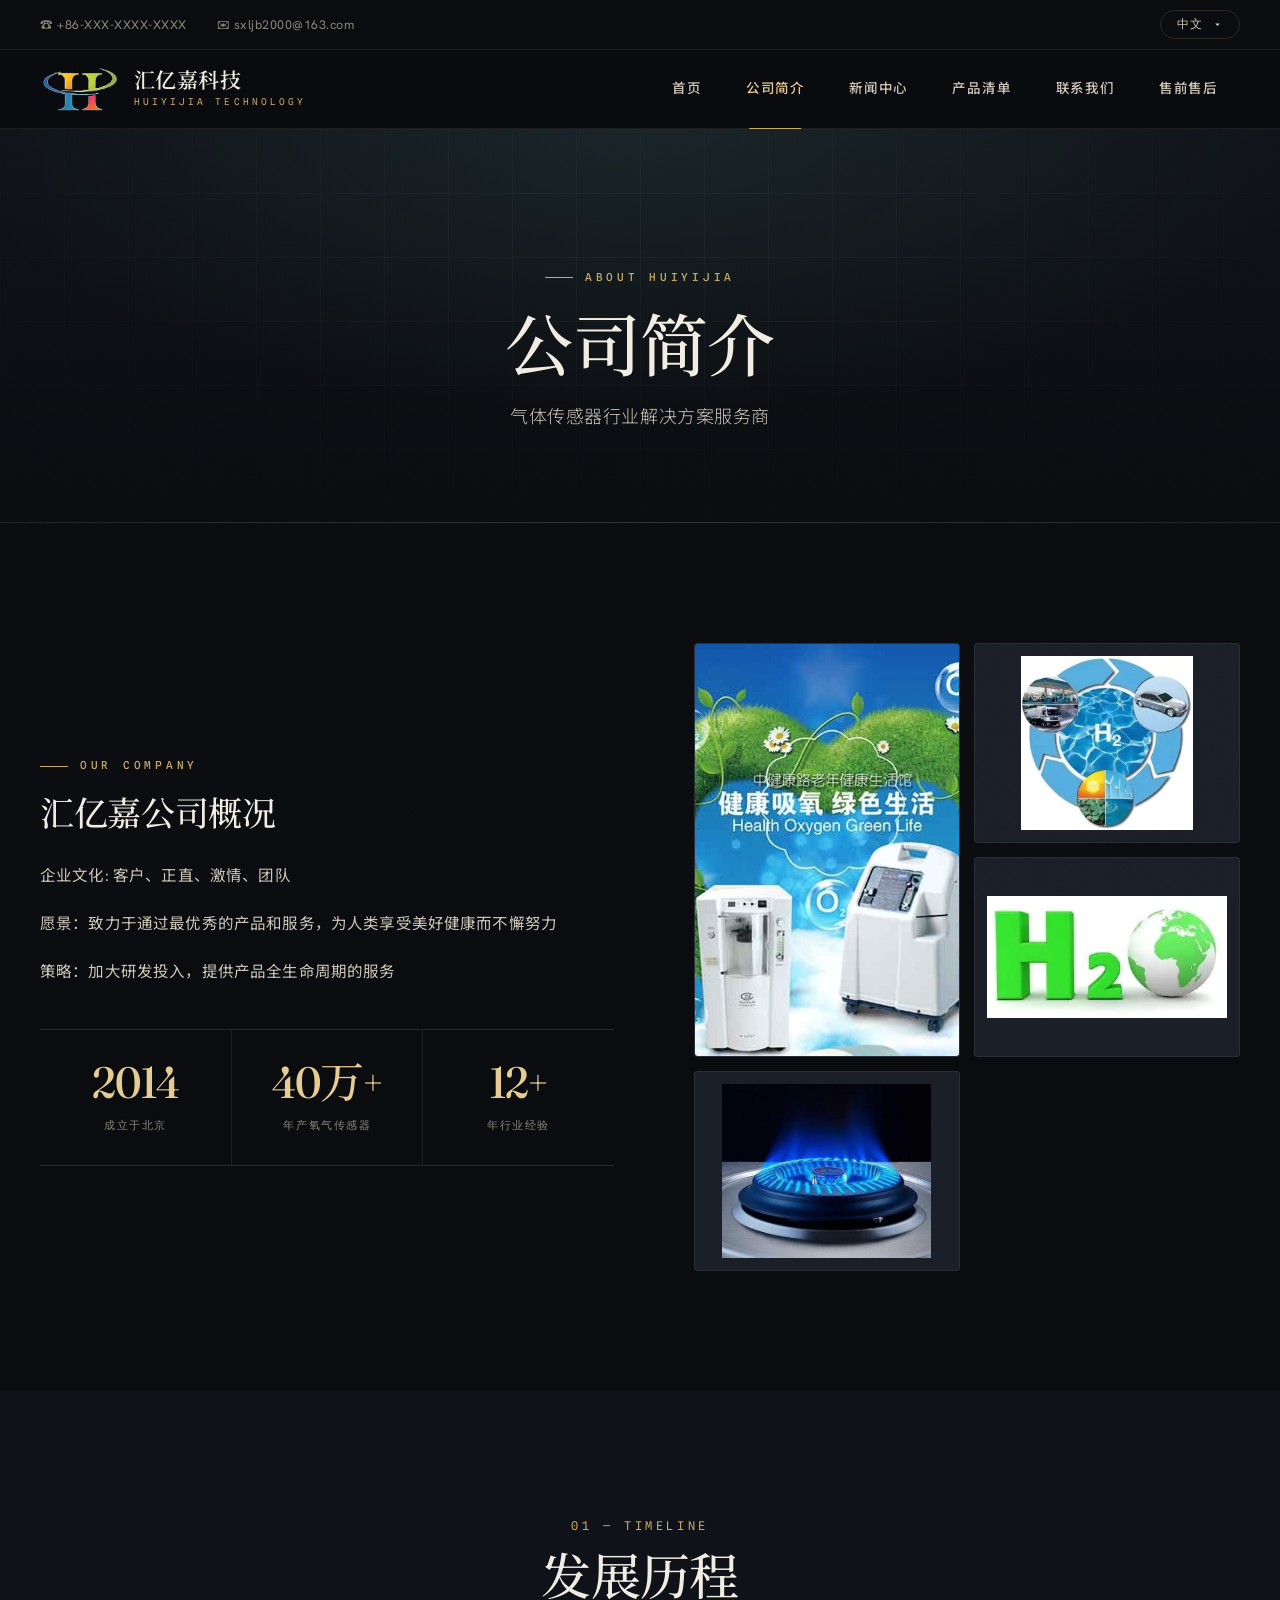
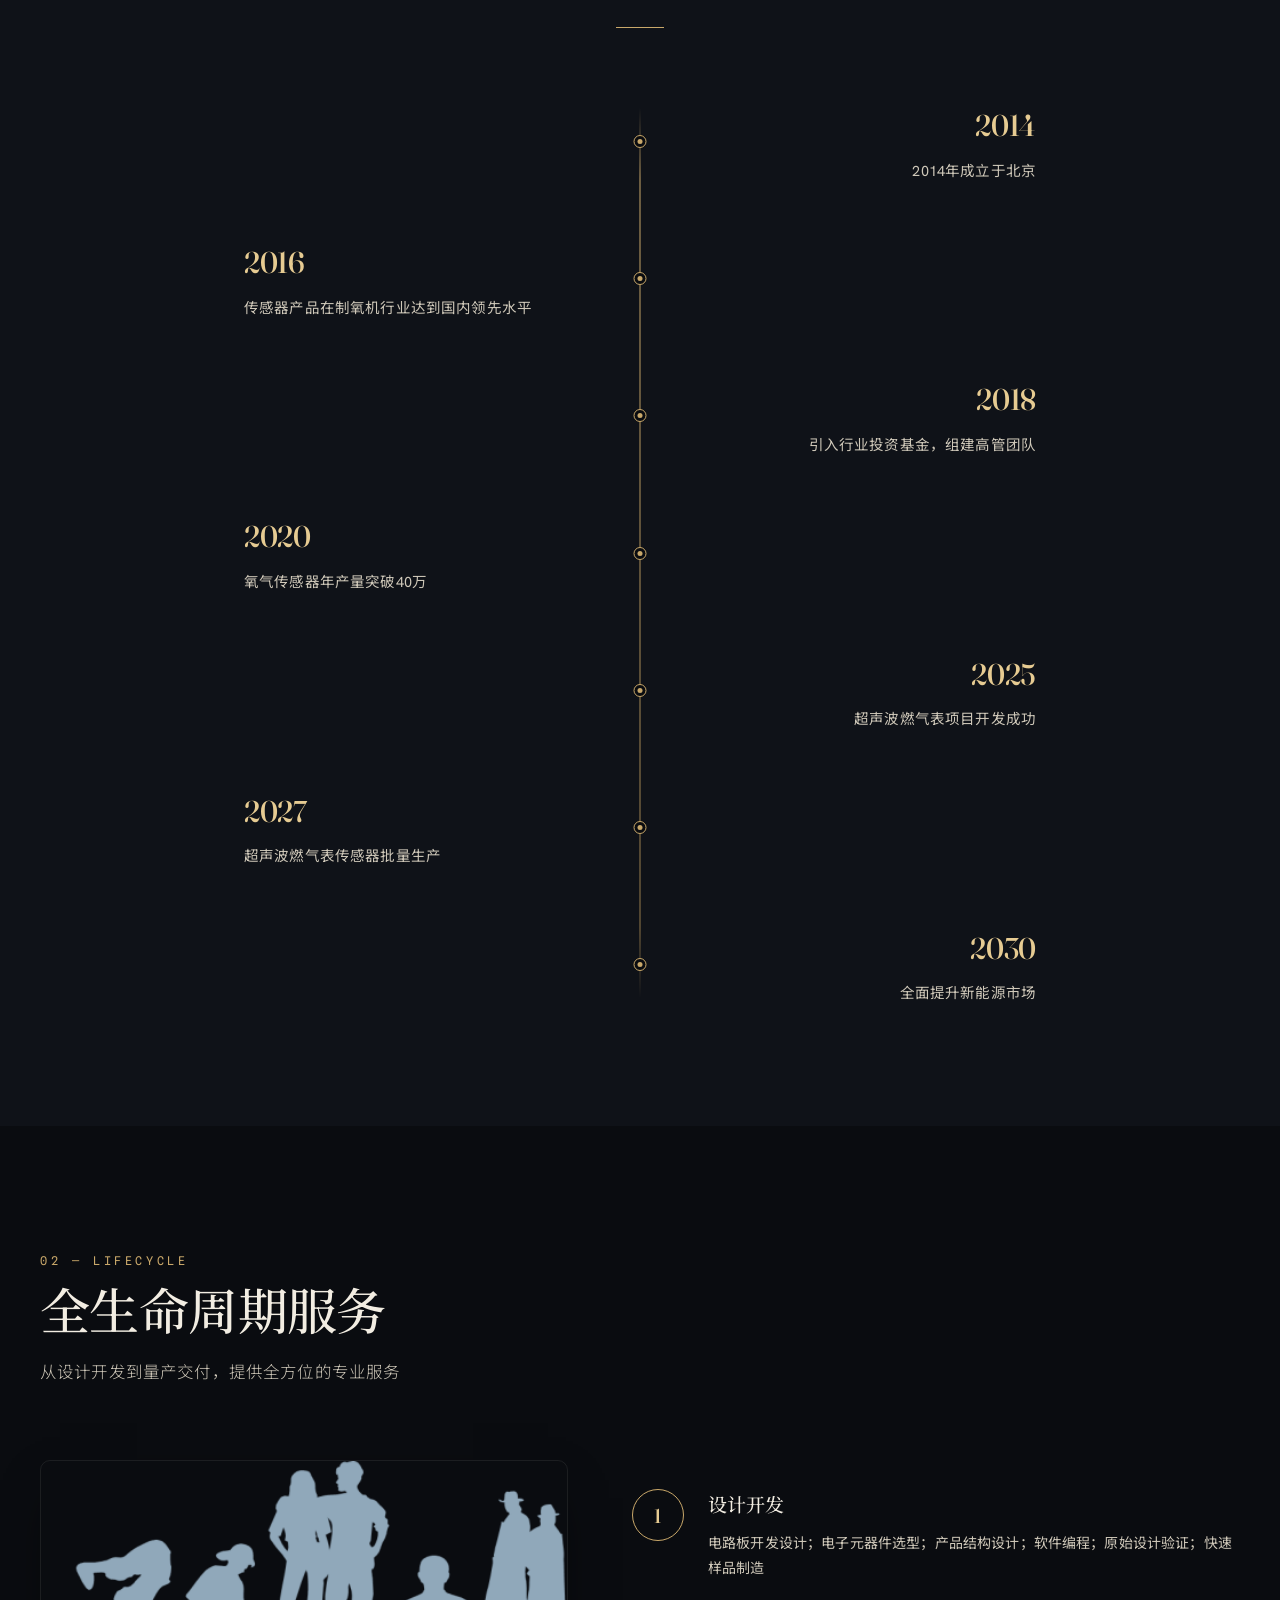
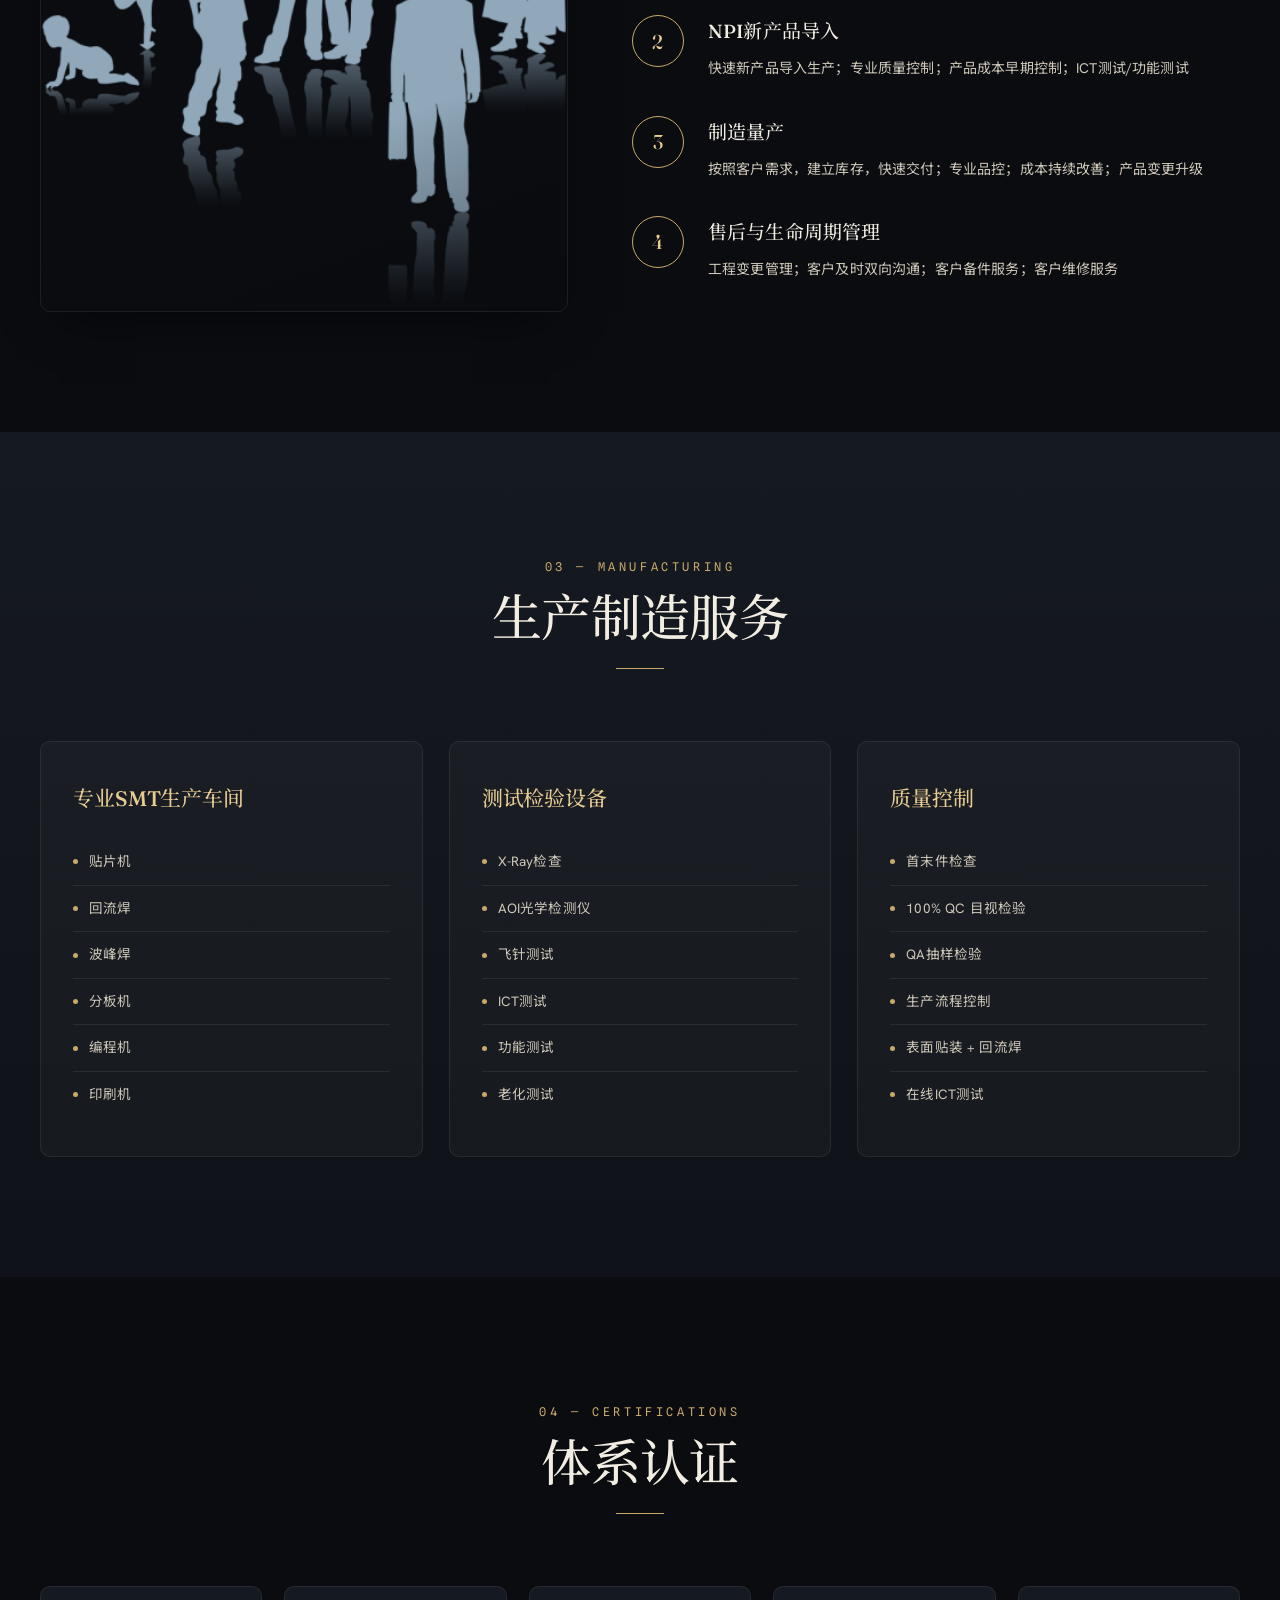
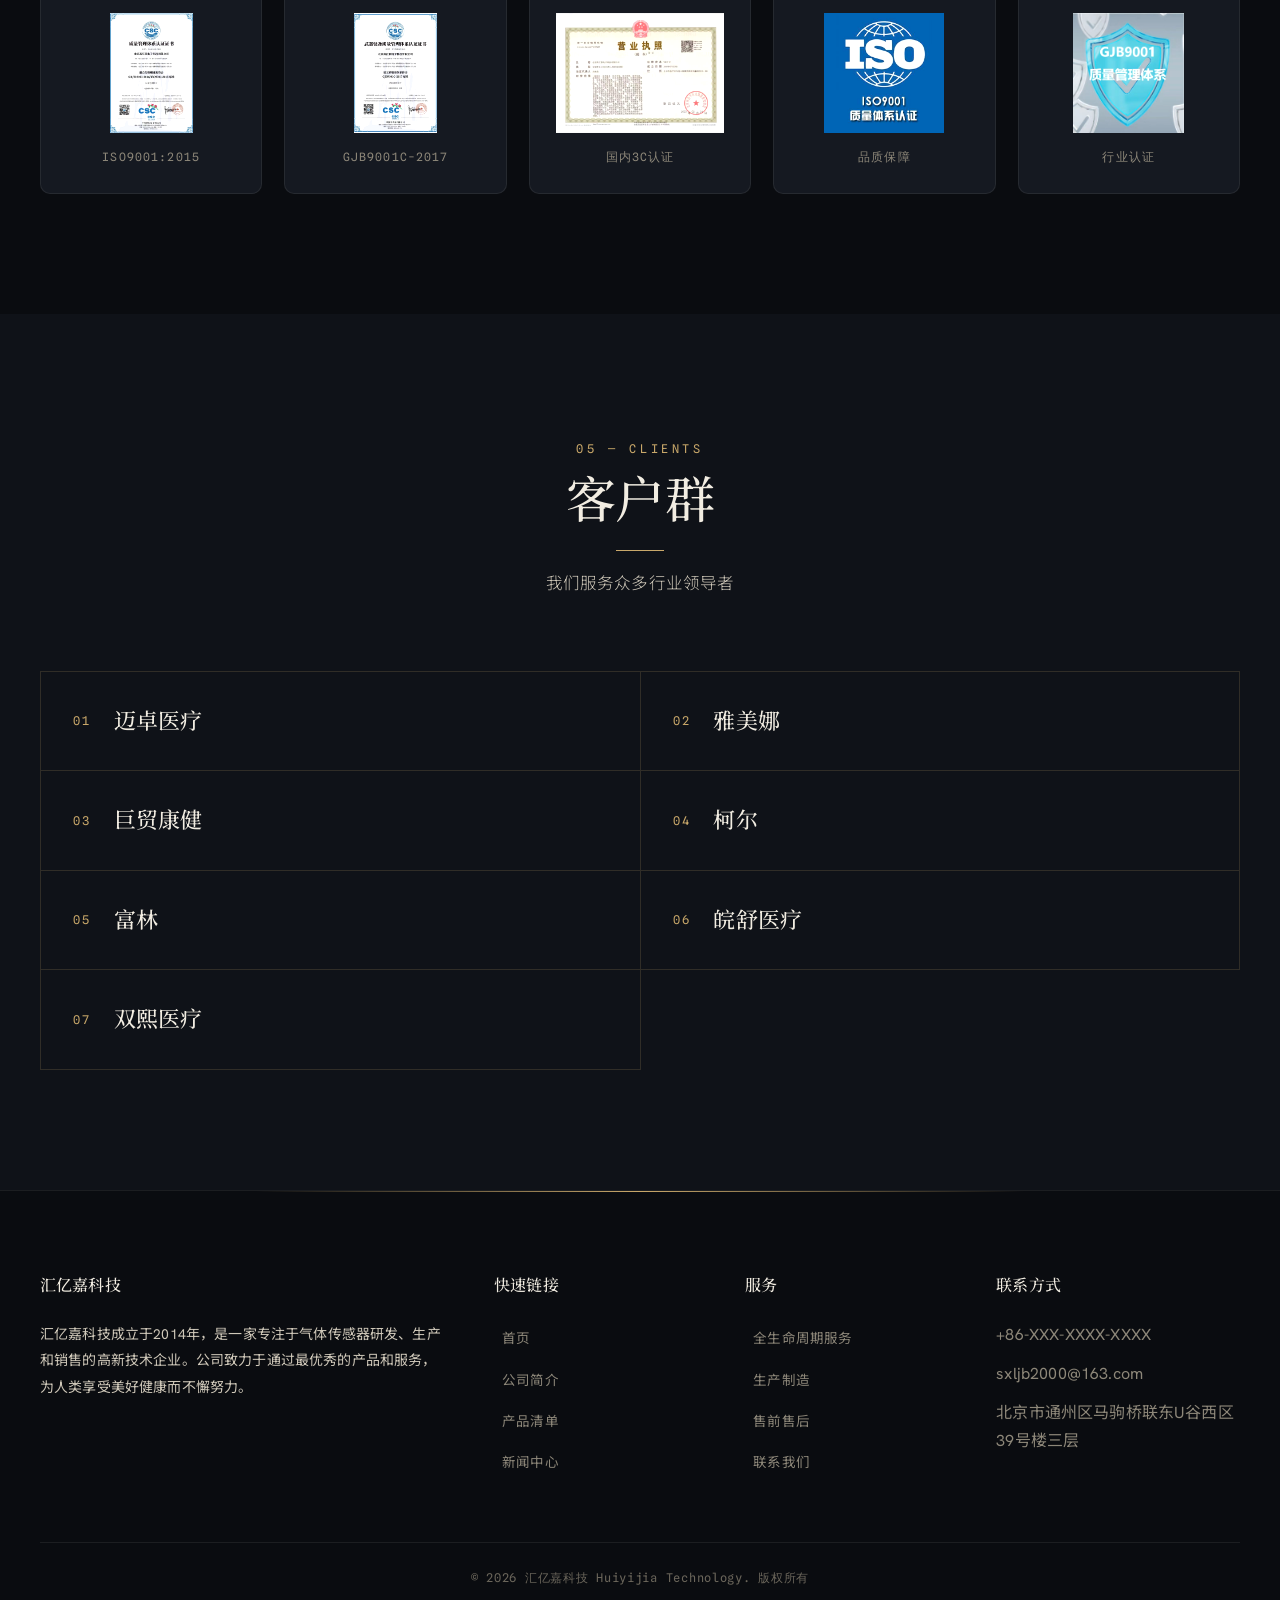
==== commit 8cc87511: "调整：放大h1标题、缩小logo对齐文字、修复公司概况图裁切、客户区改为7个名称分列显示" ====
--- a/about.html
+++ b/about.html
@@ -152,10 +152,13 @@
       <p data-i18n="clients_subtitle">我们服务众多行业领导者</p>
     </div>
     <div class="clients-grid">
-      <div class="client-card fade-up"><div class="client-logo"><img src="images/client-1.png" alt=""></div><div class="client-name" data-i18n="client1">富林</div></div>
-      <div class="client-card fade-up"><div class="client-logo"><img src="images/client-2.png" alt=""></div><div class="client-name" data-i18n="client2">皖舒医疗</div></div>
-      <div class="client-card fade-up"><div class="client-logo"><img src="images/client-3.png" alt=""></div><div class="client-name" data-i18n="client3">巨贸康健</div></div>
-      <div class="client-card fade-up"><div class="client-logo"><img src="images/client-4.png" alt=""></div><div class="client-name" data-i18n="client4">双熙医疗</div></div>
+      <div class="client-card fade-up"><span class="client-num">01</span><span class="client-name" data-i18n="client1">迈卓医疗</span></div>
+      <div class="client-card fade-up"><span class="client-num">02</span><span class="client-name" data-i18n="client2">雅美娜</span></div>
+      <div class="client-card fade-up"><span class="client-num">03</span><span class="client-name" data-i18n="client3">巨贸康健</span></div>
+      <div class="client-card fade-up"><span class="client-num">04</span><span class="client-name" data-i18n="client4">柯尔</span></div>
+      <div class="client-card fade-up"><span class="client-num">05</span><span class="client-name" data-i18n="client5">富林</span></div>
+      <div class="client-card fade-up"><span class="client-num">06</span><span class="client-name" data-i18n="client6">皖舒医疗</span></div>
+      <div class="client-card fade-up"><span class="client-num">07</span><span class="client-name" data-i18n="client7">双熙医疗</span></div>
     </div>
   </div>
 </section>
--- a/style.css
+++ b/style.css
@@ -144,7 +144,7 @@
 .header .container{display:flex;align-items:center;justify-content:space-between;height:var(--nav-h)}
 .logo{display:flex;align-items:center;gap:14px;color:var(--cream)}
 .logo-img{height:46px;width:auto;border-radius:4px;object-fit:contain;filter:brightness(1.05) saturate(1.05)}
-.logo-img-lg{height:64px}
+.logo-img-lg{height:42px}
 .logo-text{
   font-family:var(--ff-display);font-size:21px;font-weight:600;
   letter-spacing:.02em;line-height:1.15;color:var(--cream);
@@ -190,8 +190,8 @@
 }
 .hero-content .eyebrow{margin-bottom:28px}
 .hero-content h1{
-  font-family:var(--ff-display);font-size:clamp(42px,6.4vw,86px);font-weight:500;
-  line-height:1.02;letter-spacing:-.015em;margin-bottom:22px;color:var(--cream);
+  font-family:var(--ff-display);font-size:clamp(64px,11vw,150px);font-weight:500;
+  line-height:1.02;letter-spacing:-.02em;margin-bottom:22px;color:var(--cream);
   font-variation-settings:"opsz" 144,"SOFT" 30;
 }
 .hero-content h1 em{font-style:italic;color:var(--bronze-bright);font-weight:400}
@@ -287,10 +287,11 @@
 .stat-label{font-family:var(--ff-mono);font-size:11px;color:var(--muted);margin-top:12px;letter-spacing:.14em;text-transform:uppercase}
 .about-images{display:grid;grid-template-columns:1fr 1fr;gap:14px}
 .about-images img{
-  border-radius:var(--r);width:100%;height:210px;object-fit:cover;transition:var(--t);
-  filter:saturate(.92) contrast(1.02);border:1px solid var(--hair-soft);
-}
-.about-images img:nth-child(1){grid-row:span 2;height:auto;min-height:434px}
+  border-radius:var(--r);width:100%;height:200px;object-fit:contain;background:var(--slate-2);
+  filter:saturate(.92) contrast(1.02);border:1px solid var(--hair-soft);transition:var(--t);
+  padding:12px;
+}
+.about-images img:nth-child(1){grid-row:span 2;height:auto;min-height:414px;object-fit:cover;padding:0}
 .about-images img:hover{transform:scale(1.015);filter:saturate(1.05) contrast(1.05);box-shadow:var(--shadow)}
 
 /* ============================================================
@@ -394,16 +395,17 @@
 /* ============================================================
    CLIENTS
    ============================================================ */
-.clients-grid{display:grid;grid-template-columns:repeat(4,1fr);gap:24px}
+.clients-grid{display:grid;grid-template-columns:repeat(2,1fr);gap:0;border-top:1px solid var(--hair);border-left:1px solid var(--hair)}
 .client-card{
-  background:var(--slate);padding:36px 24px;border-radius:var(--r-lg);text-align:center;
-  border:1px solid var(--hair-soft);transition:var(--t);
-}
-.client-card:hover{transform:translateY(-5px);box-shadow:var(--shadow);border-color:var(--hair)}
-.client-logo{height:84px;display:flex;align-items:center;justify-content:center;margin-bottom:18px}
-.client-logo img{max-height:62px;max-width:130px;object-fit:contain;filter:brightness(1.05);transition:var(--t)}
-.client-card:hover .client-logo img{filter:brightness(1.15)}
-.client-name{font-family:var(--ff-display);font-size:17px;font-weight:500;color:var(--cream);letter-spacing:.01em}
+  padding:30px 32px;border-right:1px solid var(--hair);border-bottom:1px solid var(--hair);
+  display:flex;align-items:center;gap:22px;transition:var(--t);position:relative;
+}
+.client-card:hover{background:rgba(201,168,106,.06)}
+.client-card::after{content:"";position:absolute;left:0;top:0;width:2px;height:0;background:var(--bronze);transition:height .4s var(--ease-out)}
+.client-card:hover::after{height:100%}
+.client-num{font-family:var(--ff-mono);font-size:12px;color:var(--bronze);letter-spacing:.2em;flex-shrink:0}
+.client-name{font-family:var(--ff-display);font-size:22px;font-weight:500;color:var(--cream);letter-spacing:.01em;transition:var(--t)}
+.client-card:hover .client-name{color:var(--bronze-bright)}
 
 /* ============================================================
    NEWS
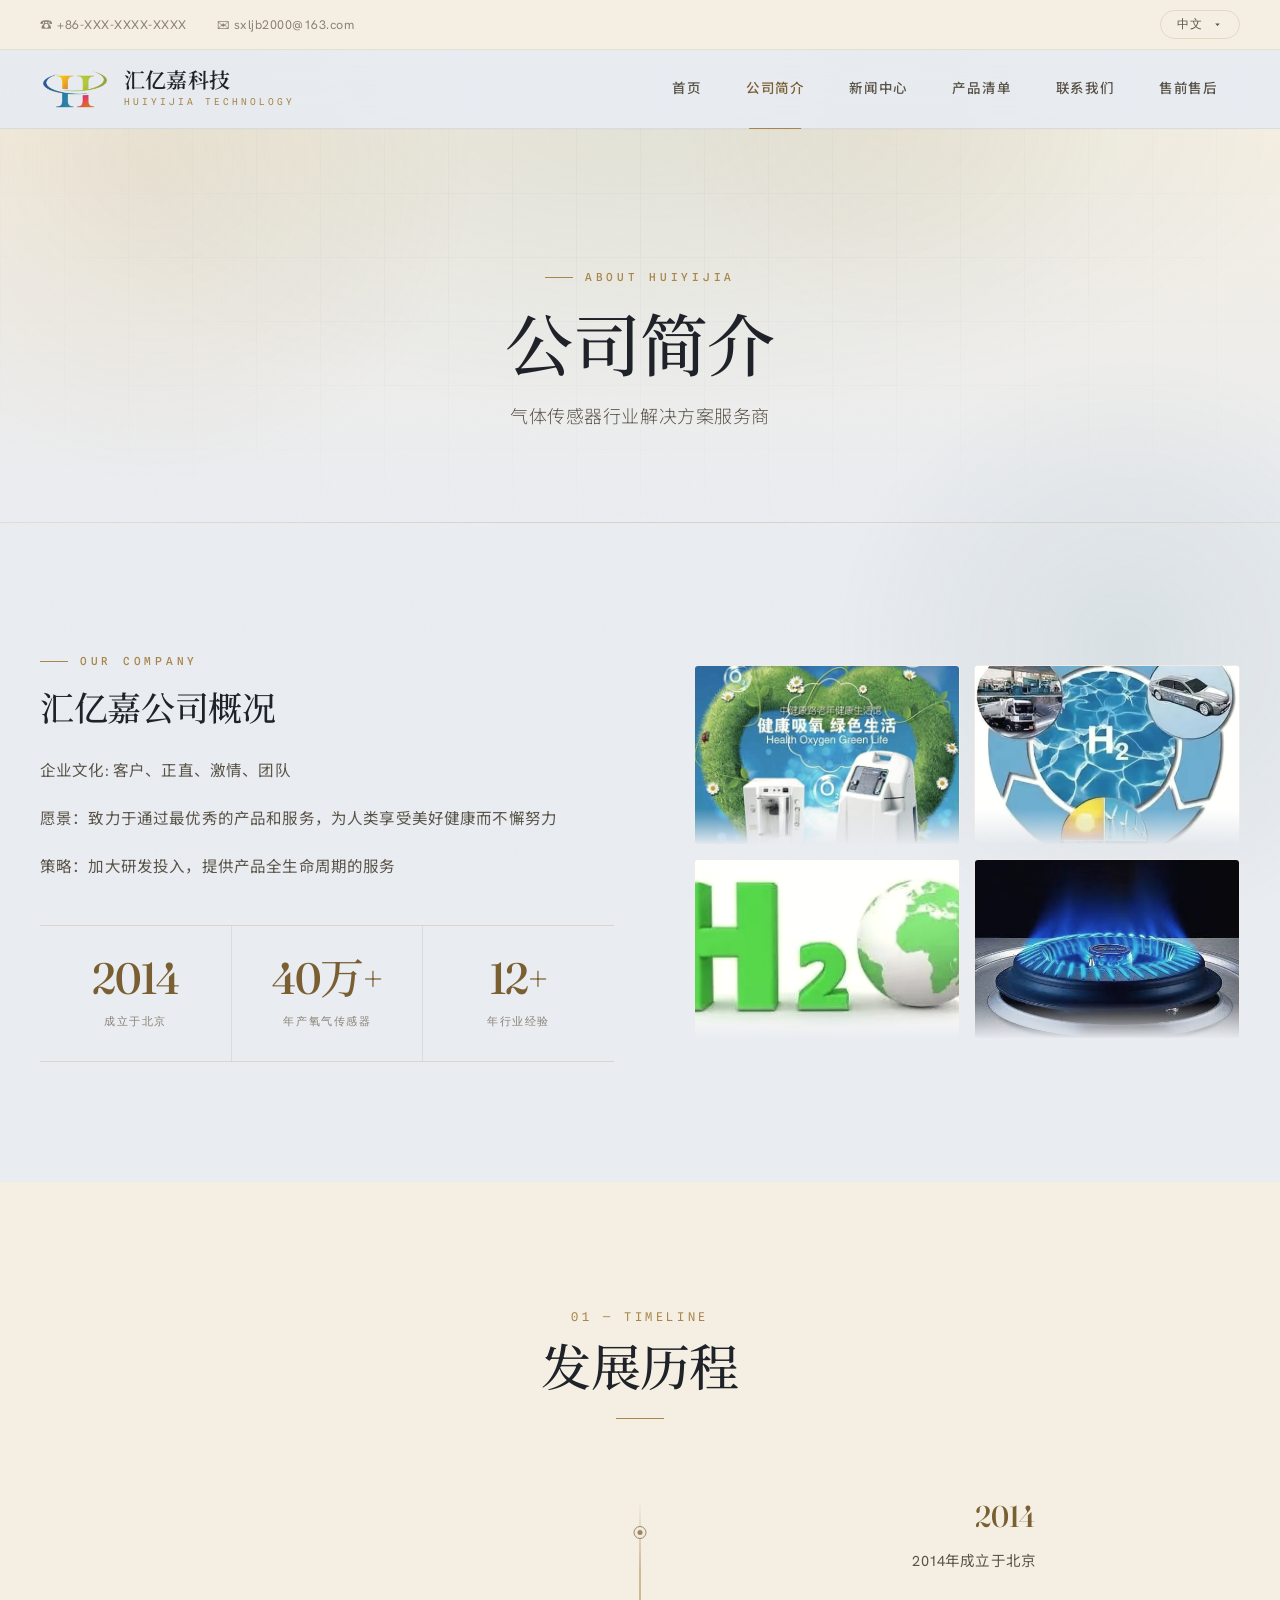
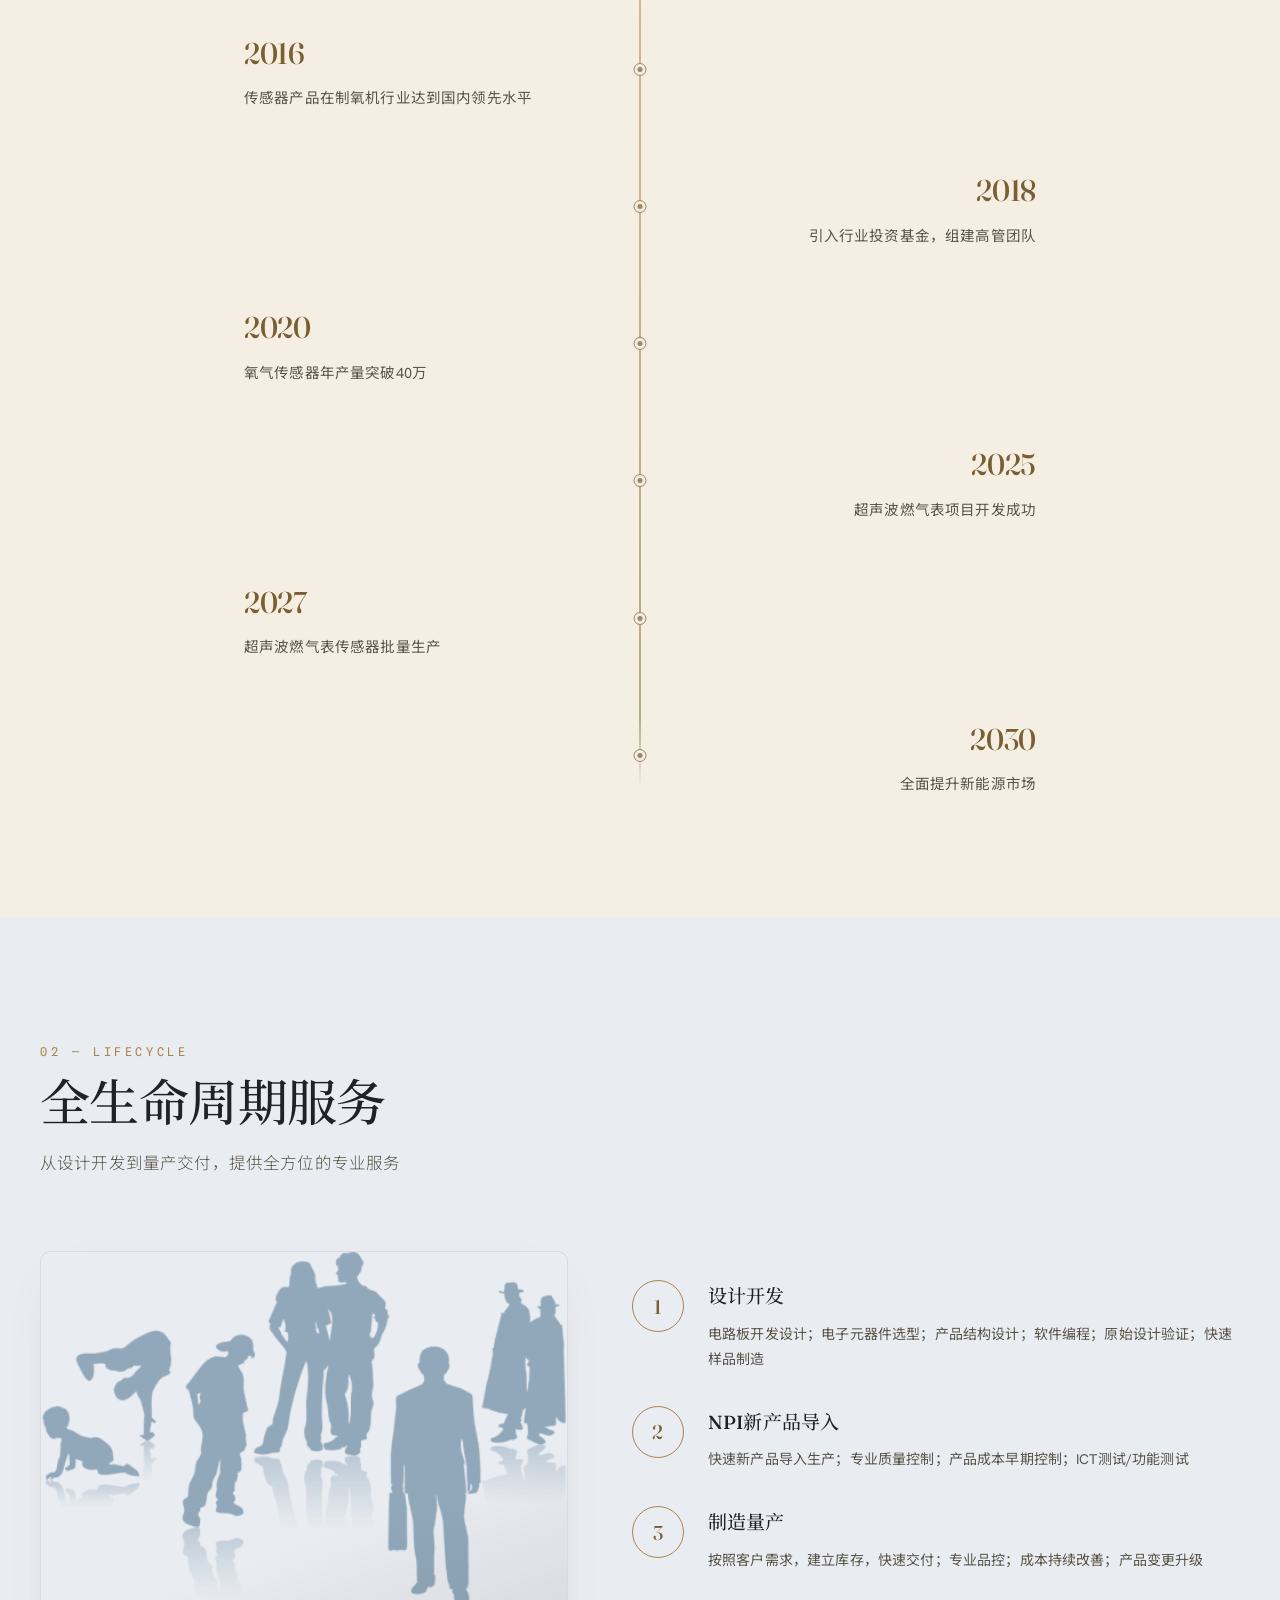
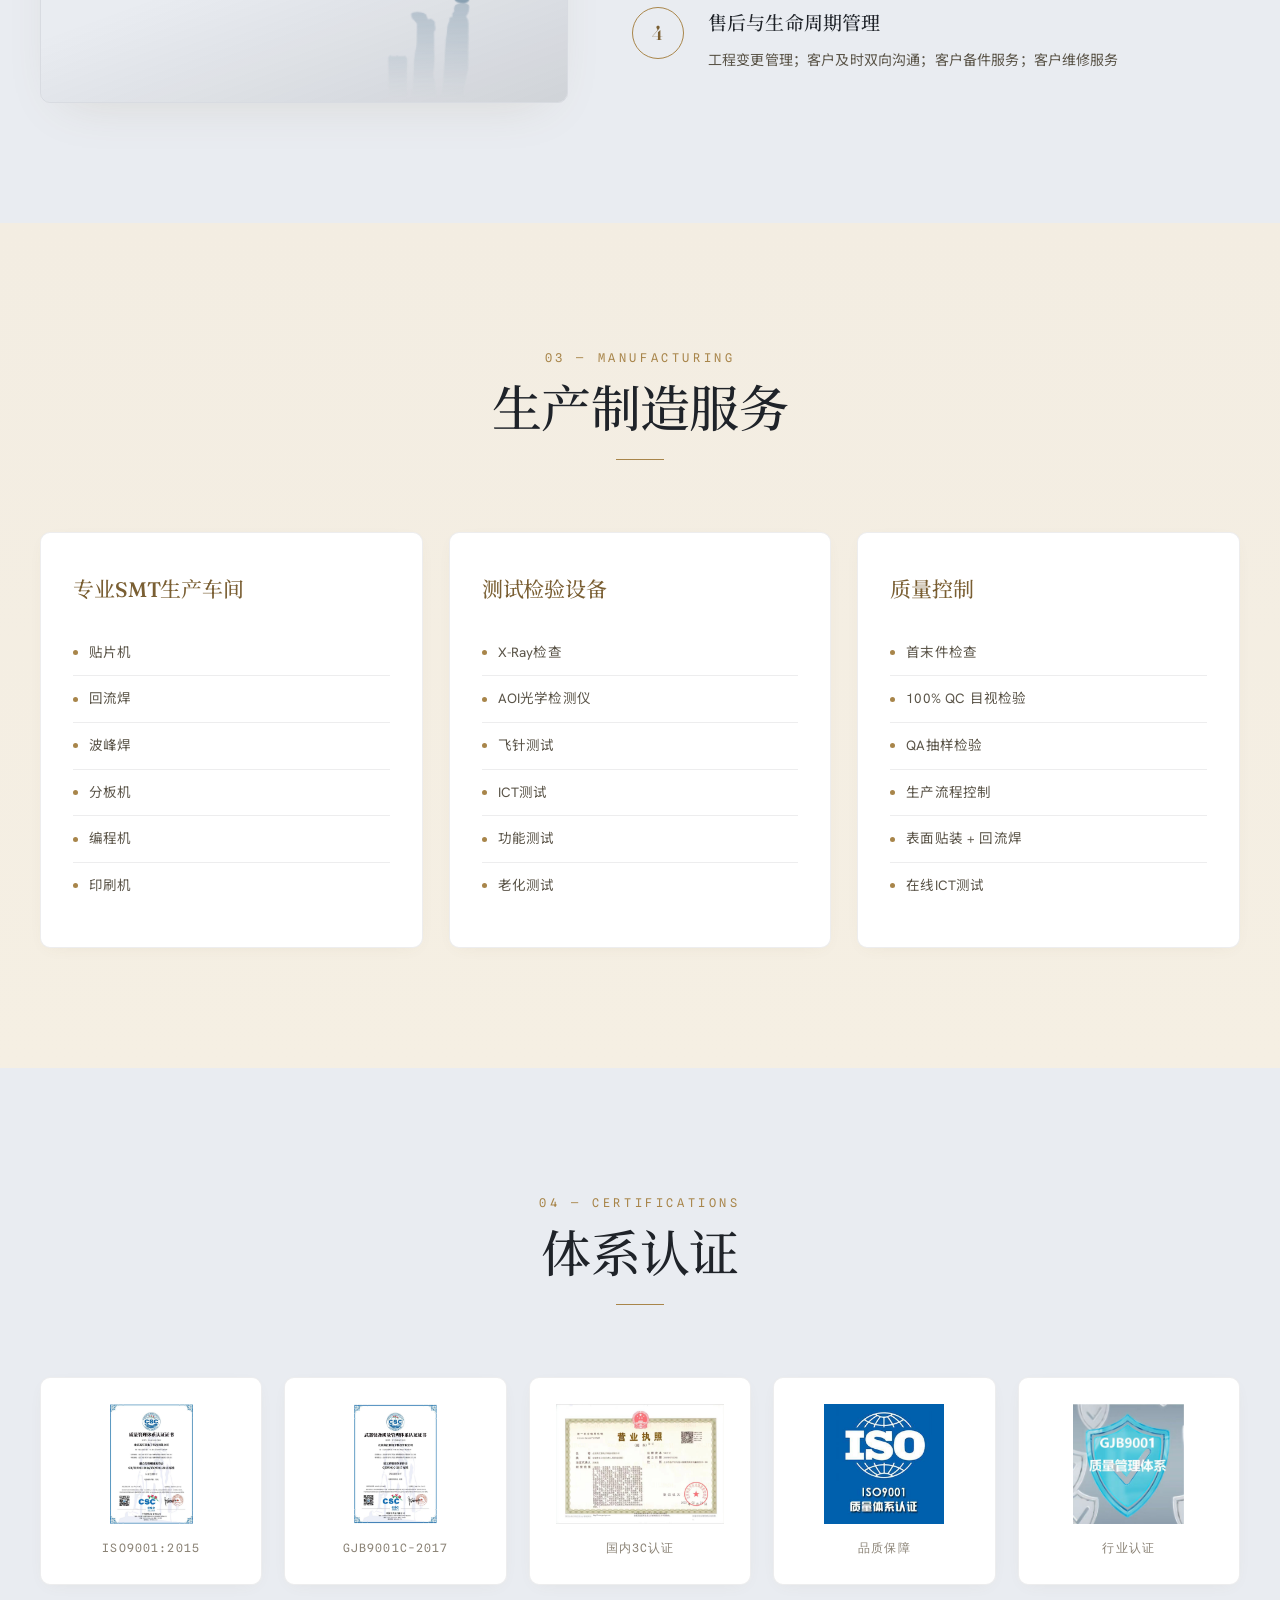
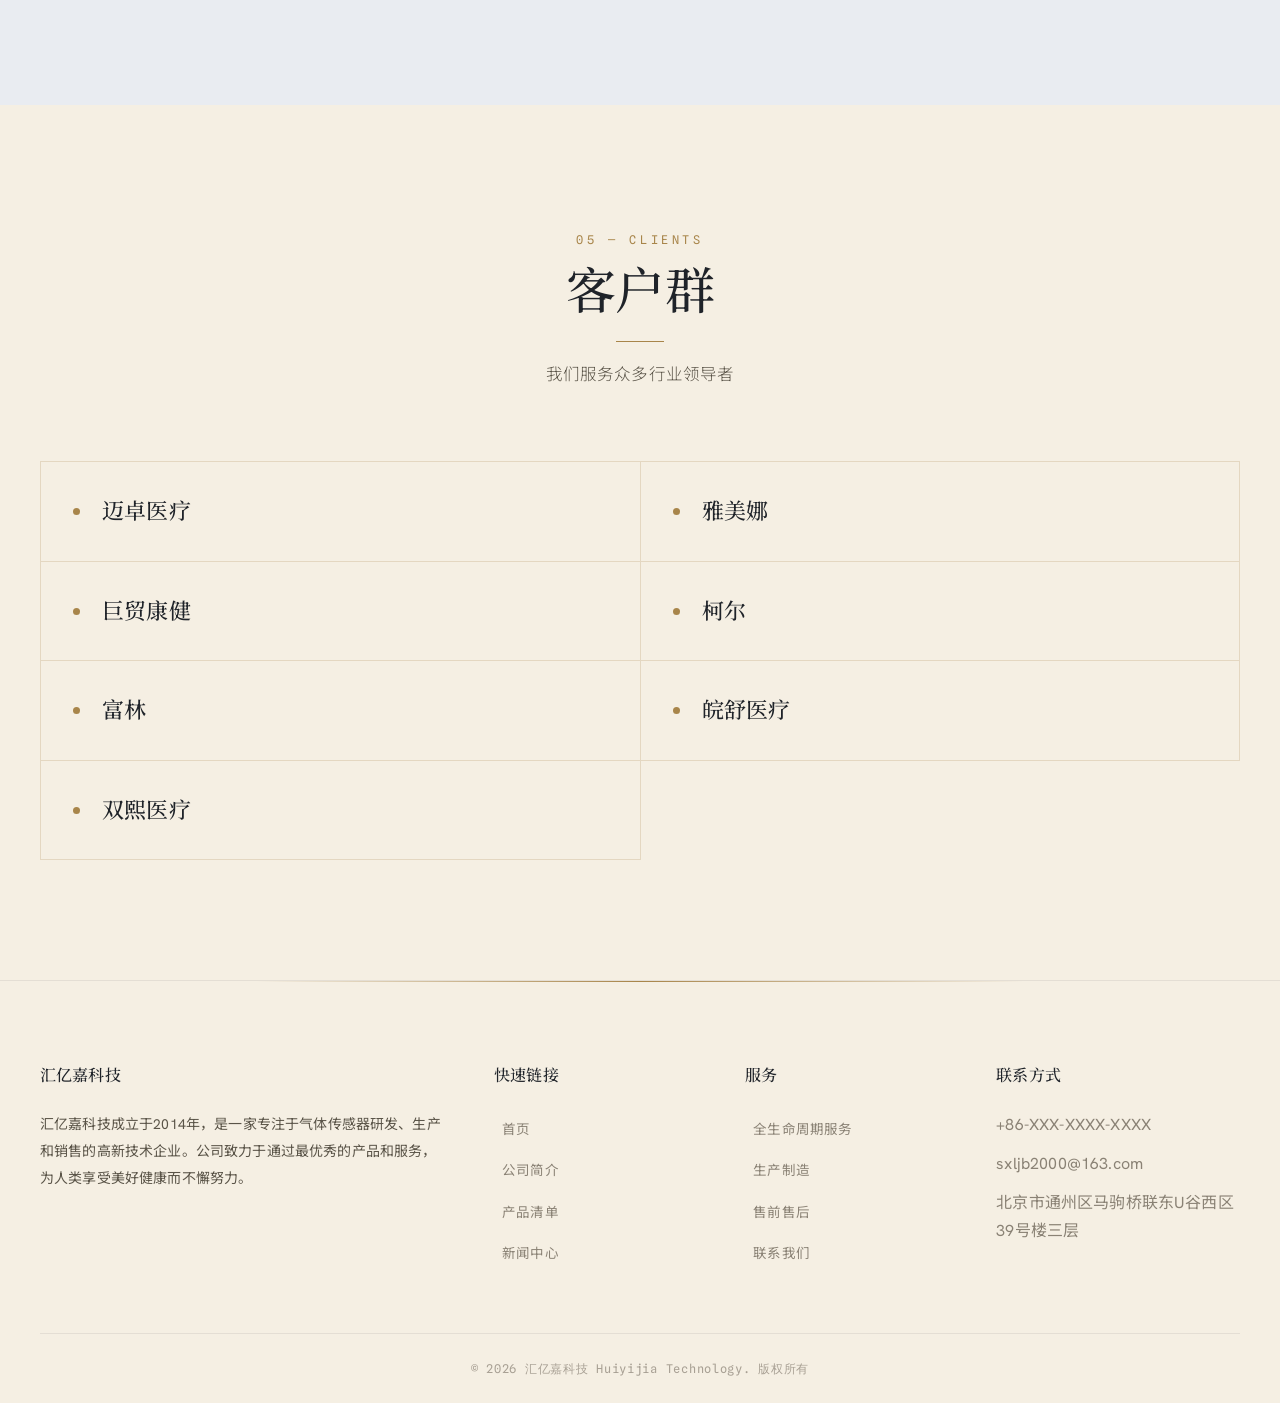
==== commit 1d7d842e: "客户区序号数字改为铜色小圆点" ====
--- a/about.html
+++ b/about.html
@@ -152,13 +152,13 @@
       <p data-i18n="clients_subtitle">我们服务众多行业领导者</p>
     </div>
     <div class="clients-grid">
-      <div class="client-card fade-up"><span class="client-num">01</span><span class="client-name" data-i18n="client1">迈卓医疗</span></div>
-      <div class="client-card fade-up"><span class="client-num">02</span><span class="client-name" data-i18n="client2">雅美娜</span></div>
-      <div class="client-card fade-up"><span class="client-num">03</span><span class="client-name" data-i18n="client3">巨贸康健</span></div>
-      <div class="client-card fade-up"><span class="client-num">04</span><span class="client-name" data-i18n="client4">柯尔</span></div>
-      <div class="client-card fade-up"><span class="client-num">05</span><span class="client-name" data-i18n="client5">富林</span></div>
-      <div class="client-card fade-up"><span class="client-num">06</span><span class="client-name" data-i18n="client6">皖舒医疗</span></div>
-      <div class="client-card fade-up"><span class="client-num">07</span><span class="client-name" data-i18n="client7">双熙医疗</span></div>
+      <div class="client-card fade-up"><span class="client-dot"></span><span class="client-name" data-i18n="client1">迈卓医疗</span></div>
+      <div class="client-card fade-up"><span class="client-dot"></span><span class="client-name" data-i18n="client2">雅美娜</span></div>
+      <div class="client-card fade-up"><span class="client-dot"></span><span class="client-name" data-i18n="client3">巨贸康健</span></div>
+      <div class="client-card fade-up"><span class="client-dot"></span><span class="client-name" data-i18n="client4">柯尔</span></div>
+      <div class="client-card fade-up"><span class="client-dot"></span><span class="client-name" data-i18n="client5">富林</span></div>
+      <div class="client-card fade-up"><span class="client-dot"></span><span class="client-name" data-i18n="client6">皖舒医疗</span></div>
+      <div class="client-card fade-up"><span class="client-dot"></span><span class="client-name" data-i18n="client7">双熙医疗</span></div>
     </div>
   </div>
 </section>
--- a/style.css
+++ b/style.css
@@ -1,44 +1,45 @@
 /* ============================================================
    HUIYIJIA TECHNOLOGY — Atelier of Precision
-   Editorial industrial-luxury design system
+   Editorial luxury design system · warm ivory light theme
    ============================================================ */
 
 *,*::before,*::after{margin:0;padding:0;box-sizing:border-box}
 
 :root{
-  /* — Surfaces (warm obsidian) — */
-  --ink:#0a0c10;
-  --obsidian:#0f1218;
-  --slate:#151921;
-  --slate-2:#1c212b;
-  --slate-3:#252b37;
+  /* — Surfaces (cool grey × warm stone — split palette) — */
+  --ink:#1f2329;
+  --paper:#e9ecf1;
+  --paper-alt:#f5efe3;
+  --card:#ffffff;
+  --card-soft:#faf8f4;
+  --card-warm:#f3ede2;
   --on-light:#f4f1ea;
 
   /* — Bronze metallic accents — */
-  --bronze:#c9a86a;
-  --bronze-bright:#e6cb92;
-  --bronze-deep:#93794a;
-  --bronze-glow:rgba(201,168,106,.16);
+  --bronze:#a8854a;
+  --bronze-bright:#b89554;
+  --bronze-deep:#7a5f33;
+  --bronze-glow:rgba(168,133,74,.14);
 
   /* — Text — */
-  --cream:#f2ede2;
-  --cream-soft:#cfc8b9;
-  --muted:#8d8779;
-  --muted-2:#6b665b;
+  --cream:#1f2329;
+  --cream-soft:#5a5448;
+  --muted:#8a8275;
+  --muted-2:#a8a094;
 
   /* — Cool secondary — */
-  --teal:#4f8782;
+  --teal:#3e6f6a;
   --teal-deep:#2d4a48;
 
   /* — Lines — */
-  --hair:rgba(201,168,106,.18);
-  --hair-soft:rgba(242,237,226,.08);
-  --hair-strong:rgba(201,168,106,.34);
+  --hair:rgba(168,133,74,.22);
+  --hair-soft:rgba(31,35,41,.08);
+  --hair-strong:rgba(168,133,74,.38);
 
   /* — Shadows — */
-  --shadow:0 18px 50px -20px rgba(0,0,0,.7);
-  --shadow-lg:0 40px 90px -30px rgba(0,0,0,.85);
-  --shadow-bronze:0 24px 60px -22px rgba(201,168,106,.28);
+  --shadow:0 18px 50px -24px rgba(120,100,60,.18);
+  --shadow-lg:0 40px 90px -30px rgba(120,100,60,.22);
+  --shadow-bronze:0 24px 60px -22px rgba(168,133,74,.24);
 
   /* — Radii — */
   --r:4px;
@@ -60,25 +61,42 @@
   font-family:var(--ff-body);
   color:var(--cream);
   line-height:1.75;
-  background:var(--ink);
+  background:var(--paper);
   overflow-x:hidden;
   font-weight:400;
   letter-spacing:.01em;
   -webkit-font-smoothing:antialiased;
+  position:relative;
 }
 a{text-decoration:none;color:inherit;transition:var(--t)}
 img{max-width:100%;height:auto;display:block}
 ul{list-style:none}
 button{font-family:inherit}
+.container,.top-bar,.header,.footer,.scroll-top{position:relative;z-index:2}
 
 /* — Grain / atmosphere overlay — */
 body::before{
   content:"";position:fixed;inset:0;z-index:1;pointer-events:none;
-  background-image:url("data:image/svg+xml;utf8,<svg xmlns='http://www.w3.org/2000/svg' width='180' height='180'><filter id='n'><feTurbulence type='fractalNoise' baseFrequency='0.9' numOctaves='2' stitchTiles='stitch'/><feColorMatrix values='0 0 0 0 0.79 0 0 0 0 0.66 0 0 0 0 0.42 0 0 0 0.5 0'/></filter><rect width='100%' height='100%' filter='url(%23n)'/></svg>");
-  opacity:.045;mix-blend-mode:overlay;
-}
-
-::selection{background:var(--bronze);color:var(--ink)}
+  background-image:url("data:image/svg+xml;utf8,<svg xmlns='http://www.w3.org/2000/svg' width='180' height='180'><filter id='n'><feTurbulence type='fractalNoise' baseFrequency='0.9' numOctaves='2' stitchTiles='stitch'/><feColorMatrix values='0 0 0 0 0.66 0 0 0 0 0.52 0 0 0 0 0.29 0 0 0 0.5 0'/></filter><rect width='100%' height='100%' filter='url(%23n)'/></svg>");
+  opacity:.025;mix-blend-mode:multiply;
+}
+
+/* — Ambient aurora: slow-drifting light blobs — */
+body::after{
+  content:"";position:fixed;inset:0;z-index:0;pointer-events:none;
+  background:
+    radial-gradient(42vw 42vw at 12% 18%,rgba(168,133,74,.10),transparent 60%),
+    radial-gradient(38vw 38vw at 88% 72%,rgba(62,111,106,.09),transparent 60%),
+    radial-gradient(30vw 30vw at 70% 12%,rgba(168,133,74,.06),transparent 60%);
+  animation:drift 26s ease-in-out infinite alternate;
+}
+@keyframes drift{
+  0%{transform:translate3d(0,0,0) scale(1)}
+  50%{transform:translate3d(-2vw,1.5vw,0) scale(1.06)}
+  100%{transform:translate3d(2vw,-1vw,0) scale(1.03)}
+}
+
+::selection{background:var(--bronze);color:var(--paper)}
 
 .container{max-width:1280px;margin:0 auto;padding:0 40px}
 
@@ -94,7 +112,7 @@
    TOP BAR
    ============================================================ */
 .top-bar{
-  background:var(--ink);
+  background:var(--paper-alt);
   color:var(--muted);
   font-size:12.5px;
   letter-spacing:.04em;
@@ -112,14 +130,14 @@
   cursor:pointer;font-size:11.5px;letter-spacing:.14em;text-transform:uppercase;
   display:flex;align-items:center;gap:8px;transition:var(--t);font-family:var(--ff-mono);
 }
-.lang-btn:hover{border-color:var(--bronze);color:var(--bronze-bright)}
+.lang-btn:hover{border-color:var(--bronze);color:var(--bronze-deep)}
 .lang-btn svg{width:11px;height:11px;fill:currentColor;transition:transform .4s var(--ease)}
 .lang-switcher.open .lang-btn svg{transform:rotate(180deg)}
 .lang-dropdown{
-  position:absolute;top:calc(100% + 10px);right:0;background:var(--slate);
+  position:absolute;top:calc(100% + 10px);right:0;background:var(--card);
   border:1px solid var(--hair);border-radius:var(--r);box-shadow:var(--shadow-lg);
   min-width:200px;z-index:10000;opacity:0;visibility:hidden;transform:translateY(-8px);
-  transition:var(--t);max-height:400px;overflow-y:auto;backdrop-filter:blur(10px);
+  transition:var(--t);max-height:400px;overflow-y:auto;
 }
 .lang-switcher.open .lang-dropdown{opacity:1;visibility:visible;transform:translateY(0)}
 .lang-dropdown a{
@@ -127,14 +145,14 @@
   letter-spacing:.03em;transition:var(--t);white-space:nowrap;border-bottom:1px solid var(--hair-soft);
 }
 .lang-dropdown a:last-child{border-bottom:none}
-.lang-dropdown a:hover{background:var(--slate-2);color:var(--bronze-bright);padding-left:24px}
-.lang-dropdown a.active{color:var(--bronze-bright)}
+.lang-dropdown a:hover{background:var(--card-warm);color:var(--bronze-deep);padding-left:24px}
+.lang-dropdown a.active{color:var(--bronze-deep)}
 
 /* ============================================================
    HEADER / NAV
    ============================================================ */
 .header{
-  background:rgba(10,12,16,.72);
+  background:rgba(232,235,240,.85);
   backdrop-filter:blur(20px) saturate(140%);
   -webkit-backdrop-filter:blur(20px) saturate(140%);
   position:sticky;top:0;z-index:9999;
@@ -143,8 +161,8 @@
 }
 .header .container{display:flex;align-items:center;justify-content:space-between;height:var(--nav-h)}
 .logo{display:flex;align-items:center;gap:14px;color:var(--cream)}
-.logo-img{height:46px;width:auto;border-radius:4px;object-fit:contain;filter:brightness(1.05) saturate(1.05)}
-.logo-img-lg{height:42px}
+.logo-img{height:40px;width:auto;border-radius:4px;object-fit:contain;filter:saturate(1.05)}
+.logo-img-lg{height:34px}
 .logo-text{
   font-family:var(--ff-display);font-size:21px;font-weight:600;
   letter-spacing:.02em;line-height:1.15;color:var(--cream);
@@ -163,16 +181,16 @@
   content:"";position:absolute;bottom:-1px;left:50%;transform:translateX(-50%);
   width:0;height:1px;background:var(--bronze);transition:width .4s var(--ease-out);
 }
-.nav-list a:hover{color:var(--bronze-bright)}
+.nav-list a:hover{color:var(--bronze-deep)}
 .nav-list a:hover::after,.nav-list a.active::after{width:50%}
-.nav-list a.active{color:var(--bronze-bright)}
+.nav-list a.active{color:var(--bronze-deep)}
 .mobile-toggle{display:none;color:var(--cream);cursor:pointer;padding:8px;flex-direction:column;gap:5px;background:none;border:none}
 .mobile-toggle span{display:block;width:24px;height:1.5px;background:var(--cream);transition:var(--t)}
 
 /* ============================================================
    HERO
    ============================================================ */
-.hero{position:relative;height:92vh;min-height:620px;max-height:920px;overflow:hidden;background:var(--obsidian)}
+.hero{position:relative;height:92vh;min-height:620px;max-height:920px;overflow:hidden;background:var(--paper-alt)}
 .hero-slide{position:absolute;inset:0;opacity:0;transition:opacity 1.4s var(--ease)}
 .hero-slide.active{opacity:1}
 .hero-slide img{width:100%;height:100%;object-fit:cover;transform:scale(1.08);animation:kenburns 9s ease-out forwards}
@@ -181,35 +199,36 @@
 .hero-overlay{
   position:absolute;inset:0;z-index:2;
   background:
-    radial-gradient(120% 90% at 80% 20%,rgba(79,135,130,.18),transparent 55%),
-    linear-gradient(100deg,rgba(8,10,14,.94) 0%,rgba(8,10,14,.78) 38%,rgba(8,10,14,.32) 70%,rgba(8,10,14,.55) 100%);
+    radial-gradient(120% 90% at 80% 20%,rgba(62,111,106,.16),transparent 55%),
+    linear-gradient(100deg,rgba(20,23,28,.72) 0%,rgba(20,23,28,.50) 38%,rgba(20,23,28,.18) 70%,rgba(20,23,28,.38) 100%);
 }
 .hero-content{
   position:relative;z-index:3;height:100%;display:flex;flex-direction:column;justify-content:center;
-  max-width:760px;padding:0 40px;margin:0 auto;color:var(--cream);
-}
-.hero-content .eyebrow{margin-bottom:28px}
+  max-width:760px;padding:0 40px;margin:0 auto;color:#f6f2ea;
+}
+.hero-content .eyebrow{margin-bottom:28px;color:var(--bronze-bright);font-size:14px;letter-spacing:.38em}
+.hero-content .eyebrow::before{background:var(--bronze-bright);width:34px}
 .hero-content h1{
-  font-family:var(--ff-display);font-size:clamp(64px,11vw,150px);font-weight:500;
-  line-height:1.02;letter-spacing:-.02em;margin-bottom:22px;color:var(--cream);
+  font-family:var(--ff-display);font-size:clamp(48px,7vw,88px);font-weight:500;
+  line-height:1.04;letter-spacing:-.015em;margin-bottom:26px;color:#f6f2ea;
   font-variation-settings:"opsz" 144,"SOFT" 30;
 }
 .hero-content h1 em{font-style:italic;color:var(--bronze-bright);font-weight:400}
 .hero-content p{
-  font-size:clamp(16px,1.6vw,21px);color:var(--cream-soft);font-weight:300;
-  letter-spacing:.04em;max-width:520px;line-height:1.7;
+  font-size:clamp(19px,2vw,27px);color:rgba(246,242,234,.88);font-weight:300;
+  letter-spacing:.04em;max-width:560px;line-height:1.7;
 }
 .hero-dots{position:absolute;bottom:42px;left:50%;transform:translateX(-50%);display:flex;gap:14px;z-index:5}
 .hero-dots span{
-  width:36px;height:2px;background:rgba(242,237,226,.25);cursor:pointer;transition:var(--t);border-radius:1px;
-}
-.hero-dots span.active{background:var(--bronze);width:56px}
+  width:36px;height:2px;background:rgba(246,242,234,.3);cursor:pointer;transition:var(--t);border-radius:1px;
+}
+.hero-dots span.active{background:var(--bronze-bright);width:56px}
 .hero-scroll{
-  position:absolute;bottom:30px;right:46px;z-index:5;color:var(--muted);
+  position:absolute;bottom:30px;right:46px;z-index:5;color:rgba(246,242,234,.6);
   font-family:var(--ff-mono);font-size:10px;letter-spacing:.3em;text-transform:uppercase;
   writing-mode:vertical-rl;display:flex;align-items:center;gap:14px;
 }
-.hero-scroll::after{content:"";width:1px;height:50px;background:linear-gradient(var(--bronze),transparent)}
+.hero-scroll::after{content:"";width:1px;height:50px;background:linear-gradient(var(--bronze-bright),transparent)}
 
 /* — Staggered hero entrance — */
 .hero-content .eyebrow,.hero-content h1,.hero-content p,.hero-cta{opacity:0;transform:translateY(26px);animation:rise .9s var(--ease-out) forwards}
@@ -225,12 +244,12 @@
 .page-banner{
   position:relative;padding:130px 0 90px;text-align:center;color:var(--cream);overflow:hidden;
   background:
-    radial-gradient(90% 120% at 50% 0%,rgba(79,135,130,.16),transparent 60%),
-    linear-gradient(180deg,var(--obsidian),var(--ink));
+    radial-gradient(90% 120% at 50% 0%,rgba(62,111,106,.10),transparent 60%),
+    linear-gradient(180deg,var(--paper-alt),var(--paper));
   border-bottom:1px solid var(--hair-soft);
 }
 .page-banner::before{
-  content:"";position:absolute;inset:0;opacity:.5;
+  content:"";position:absolute;inset:0;opacity:.4;
   background-image:linear-gradient(var(--hair-soft) 1px,transparent 1px),linear-gradient(90deg,var(--hair-soft) 1px,transparent 1px);
   background-size:64px 64px;mask-image:radial-gradient(70% 80% at 50% 30%,#000,transparent);
 }
@@ -247,8 +266,8 @@
    SECTIONS
    ============================================================ */
 .section{padding:120px 0;position:relative}
-.section-alt{background:var(--obsidian)}
-.section-dark{background:linear-gradient(180deg,var(--slate),var(--obsidian))}
+.section-alt{background:var(--paper-alt)}
+.section-dark{background:linear-gradient(180deg,var(--card-warm),var(--paper-alt))}
 .section-header{margin-bottom:72px;max-width:680px}
 .section-header.center{text-align:center;margin-left:auto;margin-right:auto}
 .section-header .eyebrow{margin-bottom:20px}
@@ -257,7 +276,7 @@
   letter-spacing:-.012em;line-height:1.1;color:var(--cream);margin-bottom:18px;
   font-variation-settings:"opsz" 144,"SOFT" 40;
 }
-.section-header h2 em{font-style:italic;color:var(--bronze-bright);font-weight:400}
+.section-header h2 em{font-style:italic;color:var(--bronze-deep);font-weight:400}
 .section-header p{font-size:16.5px;color:var(--cream-soft);font-weight:300;line-height:1.8}
 .section-header.center h2::after{content:"";display:block;width:48px;height:1px;background:var(--bronze);margin:22px auto 0}
 .section-index{
@@ -275,24 +294,25 @@
   font-variation-settings:"opsz" 96,"SOFT" 40;
 }
 .about-text p{color:var(--cream-soft);margin-bottom:18px;line-height:1.95;font-size:15.5px}
-.about-text p strong{color:var(--bronze-bright);font-weight:600}
+.about-text p strong{color:var(--bronze-deep);font-weight:600}
 .about-stats{display:grid;grid-template-columns:repeat(3,1fr);gap:0;margin-top:42px;border-top:1px solid var(--hair);border-bottom:1px solid var(--hair)}
 .stat-item{text-align:center;padding:30px 12px;position:relative;transition:var(--t)}
 .stat-item+.stat-item{border-left:1px solid var(--hair-soft)}
-.stat-item:hover{background:var(--slate-2)}
+.stat-item:hover{background:var(--card-warm)}
 .stat-num{
-  font-family:var(--ff-display);font-size:44px;font-weight:500;color:var(--bronze-bright);
+  font-family:var(--ff-display);font-size:44px;font-weight:500;color:var(--bronze-deep);
   line-height:1;letter-spacing:-.02em;font-variation-settings:"opsz" 144,"SOFT" 30;
 }
 .stat-label{font-family:var(--ff-mono);font-size:11px;color:var(--muted);margin-top:12px;letter-spacing:.14em;text-transform:uppercase}
 .about-images{display:grid;grid-template-columns:1fr 1fr;gap:14px}
 .about-images img{
-  border-radius:var(--r);width:100%;height:200px;object-fit:contain;background:var(--slate-2);
-  filter:saturate(.92) contrast(1.02);border:1px solid var(--hair-soft);transition:var(--t);
-  padding:12px;
-}
-.about-images img:nth-child(1){grid-row:span 2;height:auto;min-height:414px;object-fit:cover;padding:0}
-.about-images img:hover{transform:scale(1.015);filter:saturate(1.05) contrast(1.05);box-shadow:var(--shadow)}
+  border-radius:var(--r);width:100%;height:180px;object-fit:cover;background:var(--card-soft);
+  filter:saturate(.78) contrast(.97) brightness(1.02) sepia(.08);
+  border:1px solid var(--hair-soft);transition:var(--t);
+  mask-image:linear-gradient(180deg,#000 80%,transparent 100%);
+  -webkit-mask-image:linear-gradient(180deg,#000 80%,transparent 100%);
+}
+.about-images img:hover{transform:scale(1.02);filter:saturate(.92) contrast(1) brightness(1.04) sepia(.04);box-shadow:var(--shadow)}
 
 /* ============================================================
    TIMELINE
@@ -310,12 +330,12 @@
 .timeline-content{width:50%}
 .timeline-dot{
   position:absolute;left:50%;transform:translateX(-50%);width:13px;height:13px;
-  background:var(--ink);border:1px solid var(--bronze);border-radius:50%;z-index:2;transition:var(--t);
+  background:var(--paper);border:1px solid var(--bronze);border-radius:50%;z-index:2;transition:var(--t);
 }
 .timeline-dot::after{content:"";position:absolute;inset:3px;border-radius:50%;background:var(--bronze);transition:var(--t)}
 .timeline-item:hover .timeline-dot{box-shadow:0 0 0 7px var(--bronze-glow)}
 .timeline-year{
-  font-family:var(--ff-display);font-size:30px;font-weight:500;color:var(--bronze-bright);
+  font-family:var(--ff-display);font-size:30px;font-weight:500;color:var(--bronze-deep);
   margin-bottom:6px;letter-spacing:-.01em;font-variation-settings:"opsz" 144;
 }
 .timeline-text{font-size:14.5px;color:var(--cream-soft);line-height:1.7}
@@ -325,14 +345,15 @@
    ============================================================ */
 .products-grid{display:grid;grid-template-columns:repeat(3,1fr);gap:28px}
 .product-card{
-  background:var(--slate);border:1px solid var(--hair-soft);border-radius:var(--r-lg);
+  background:var(--card);border:1px solid var(--hair-soft);border-radius:var(--r-lg);
   overflow:hidden;transition:var(--t);position:relative;
+  box-shadow:0 4px 18px -8px rgba(120,100,60,.10);
 }
 .product-card::before{content:"";position:absolute;inset:0;border-radius:var(--r-lg);padding:1px;background:linear-gradient(135deg,var(--bronze),transparent 50%);mask:linear-gradient(#000 0 0) content-box,linear-gradient(#000 0 0);mask-composite:exclude;opacity:0;transition:var(--t);pointer-events:none}
 .product-card:hover{transform:translateY(-8px);box-shadow:var(--shadow-bronze);border-color:transparent}
 .product-card:hover::before{opacity:1}
-.product-img{height:250px;overflow:hidden;background:linear-gradient(135deg,var(--slate-2),var(--obsidian));position:relative}
-.product-img::after{content:"";position:absolute;inset:0;background:radial-gradient(circle at 50% 40%,rgba(201,168,106,.08),transparent 60%)}
+.product-img{height:250px;overflow:hidden;background:linear-gradient(135deg,var(--card-warm),var(--paper-alt));position:relative}
+.product-img::after{content:"";position:absolute;inset:0;background:radial-gradient(circle at 50% 40%,rgba(168,133,74,.06),transparent 60%)}
 .product-img img{width:100%;height:100%;object-fit:contain;padding:28px;transition:transform .7s var(--ease-out);position:relative;z-index:1}
 .product-card:hover .product-img img{transform:scale(1.06)}
 .product-info{padding:28px 26px 30px;border-top:1px solid var(--hair-soft)}
@@ -345,32 +366,33 @@
 .lifecycle-wrapper{display:flex;gap:64px;align-items:center}
 .lifecycle-image{flex:0 0 44%;border-radius:var(--r-lg);overflow:hidden;box-shadow:var(--shadow);border:1px solid var(--hair-soft);position:relative}
 .lifecycle-image img{width:100%}
-.lifecycle-image::after{content:"";position:absolute;inset:0;background:linear-gradient(160deg,transparent 60%,rgba(8,10,14,.5));pointer-events:none}
+.lifecycle-image::after{content:"";position:absolute;inset:0;background:linear-gradient(160deg,transparent 60%,rgba(31,35,41,.12));pointer-events:none}
 .lifecycle-steps{flex:1}
 .lifecycle-step{display:flex;gap:24px;margin-bottom:34px;align-items:flex-start;position:relative}
 .lifecycle-step:last-child{margin-bottom:0}
 .lifecycle-step-num{
-  flex:0 0 52px;height:52px;background:var(--ink);border:1px solid var(--bronze);
+  flex:0 0 52px;height:52px;background:var(--paper);border:1px solid var(--bronze);
   border-radius:50%;display:flex;align-items:center;justify-content:center;
-  color:var(--bronze-bright);font-family:var(--ff-display);font-weight:500;font-size:20px;
+  color:var(--bronze-deep);font-family:var(--ff-display);font-weight:500;font-size:20px;
   position:relative;transition:var(--t);font-variation-settings:"opsz" 96;
 }
-.lifecycle-step:hover .lifecycle-step-num{background:var(--bronze);color:var(--ink);box-shadow:0 0 0 6px var(--bronze-glow)}
+.lifecycle-step:hover .lifecycle-step-num{background:var(--bronze);color:var(--paper);box-shadow:0 0 0 6px var(--bronze-glow)}
 .lifecycle-step-content h4{font-family:var(--ff-display);font-size:19px;font-weight:500;color:var(--cream);margin-bottom:8px}
 .lifecycle-step-content p{font-size:14px;color:var(--cream-soft);line-height:1.8}
 
 /* ============================================================
-   MANUFACTURING (dark cards)
+   MANUFACTURING
    ============================================================ */
 .mfg-grid{display:grid;grid-template-columns:repeat(3,1fr);gap:26px}
 .mfg-card{
-  background:rgba(242,237,226,.03);border:1px solid var(--hair-soft);border-radius:var(--r-lg);
+  background:var(--card);border:1px solid var(--hair-soft);border-radius:var(--r-lg);
   padding:38px 32px;transition:var(--t);position:relative;overflow:hidden;
+  box-shadow:0 4px 18px -8px rgba(120,100,60,.10);
 }
 .mfg-card::before{content:"";position:absolute;top:0;left:0;width:100%;height:2px;background:linear-gradient(90deg,var(--bronze),transparent);transform:scaleX(0);transform-origin:left;transition:transform .5s var(--ease-out)}
-.mfg-card:hover{background:rgba(201,168,106,.05);border-color:var(--hair);transform:translateY(-5px)}
+.mfg-card:hover{background:var(--card-soft);border-color:var(--hair);transform:translateY(-5px);box-shadow:var(--shadow)}
 .mfg-card:hover::before{transform:scaleX(1)}
-.mfg-card h3{font-family:var(--ff-display);font-size:21px;margin-bottom:22px;color:var(--bronze-bright);font-weight:500;letter-spacing:-.005em}
+.mfg-card h3{font-family:var(--ff-display);font-size:21px;margin-bottom:22px;color:var(--bronze-deep);font-weight:500;letter-spacing:-.005em}
 .mfg-card ul{text-align:left}
 .mfg-card li{
   padding:11px 0;border-bottom:1px solid var(--hair-soft);font-size:13.5px;color:var(--cream-soft);
@@ -385,11 +407,12 @@
    ============================================================ */
 .certs-grid{display:grid;grid-template-columns:repeat(5,1fr);gap:22px}
 .cert-card{
-  background:var(--slate);padding:26px 18px;border-radius:var(--r-lg);text-align:center;
+  background:var(--card);padding:26px 18px;border-radius:var(--r-lg);text-align:center;
   border:1px solid var(--hair-soft);transition:var(--t);position:relative;
+  box-shadow:0 4px 18px -8px rgba(120,100,60,.10);
 }
 .cert-card:hover{transform:translateY(-6px);box-shadow:var(--shadow);border-color:var(--hair)}
-.cert-card img{height:120px;object-fit:contain;margin:0 auto 14px;filter:brightness(1.05)}
+.cert-card img{height:120px;object-fit:contain;margin:0 auto 14px}
 .cert-card p{font-family:var(--ff-mono);font-size:11.5px;color:var(--muted);letter-spacing:.1em}
 
 /* ============================================================
@@ -400,25 +423,25 @@
   padding:30px 32px;border-right:1px solid var(--hair);border-bottom:1px solid var(--hair);
   display:flex;align-items:center;gap:22px;transition:var(--t);position:relative;
 }
-.client-card:hover{background:rgba(201,168,106,.06)}
+.client-card:hover{background:var(--card-warm)}
 .client-card::after{content:"";position:absolute;left:0;top:0;width:2px;height:0;background:var(--bronze);transition:height .4s var(--ease-out)}
 .client-card:hover::after{height:100%}
-.client-num{font-family:var(--ff-mono);font-size:12px;color:var(--bronze);letter-spacing:.2em;flex-shrink:0}
+.client-dot{width:7px;height:7px;background:var(--bronze);border-radius:50%;flex-shrink:0;transition:var(--t)}
 .client-name{font-family:var(--ff-display);font-size:22px;font-weight:500;color:var(--cream);letter-spacing:.01em;transition:var(--t)}
-.client-card:hover .client-name{color:var(--bronze-bright)}
+.client-card:hover .client-name{color:var(--bronze-deep)}
 
 /* ============================================================
    NEWS
    ============================================================ */
 .news-grid{display:grid;grid-template-columns:repeat(3,1fr);gap:28px}
 .news-card{
-  background:var(--slate);border:1px solid var(--hair-soft);border-radius:var(--r-lg);
-  overflow:hidden;transition:var(--t);
+  background:var(--card);border:1px solid var(--hair-soft);border-radius:var(--r-lg);
+  overflow:hidden;transition:var(--t);box-shadow:0 4px 18px -8px rgba(120,100,60,.10);
 }
 .news-card:hover{transform:translateY(-7px);box-shadow:var(--shadow);border-color:var(--hair)}
 .news-date{
-  padding:18px 26px;background:var(--ink);border-bottom:1px solid var(--hair-soft);
-  font-family:var(--ff-display);font-size:24px;font-weight:500;color:var(--bronze-bright);
+  padding:18px 26px;background:var(--paper-alt);border-bottom:1px solid var(--hair-soft);
+  font-family:var(--ff-display);font-size:24px;font-weight:500;color:var(--bronze-deep);
   letter-spacing:.01em;display:flex;align-items:center;gap:12px;
 }
 .news-date::after{content:"";flex:1;height:1px;background:var(--hair-soft)}
@@ -431,19 +454,20 @@
    ============================================================ */
 .aftersales-grid{display:grid;grid-template-columns:repeat(3,1fr);gap:28px}
 .aftersales-card{
-  background:var(--slate);padding:48px 34px;border-radius:var(--r-lg);text-align:center;
+  background:var(--card);padding:48px 34px;border-radius:var(--r-lg);text-align:center;
   border:1px solid var(--hair-soft);transition:var(--t);position:relative;overflow:hidden;
+  box-shadow:0 4px 18px -8px rgba(120,100,60,.10);
 }
 .aftersales-card::after{content:"";position:absolute;inset:0;background:radial-gradient(circle at 50% 0%,var(--bronze-glow),transparent 60%);opacity:0;transition:var(--t)}
 .aftersales-card:hover{transform:translateY(-8px);box-shadow:var(--shadow-bronze);border-color:var(--hair)}
 .aftersales-card:hover::after{opacity:1}
 .aftersales-card>*{position:relative;z-index:1}
 .service-icon{
-  width:68px;height:68px;margin:0 auto 24px;background:var(--ink);border:1px solid var(--bronze);
-  border-radius:50%;display:flex;align-items:center;justify-content:center;color:var(--bronze-bright);
+  width:68px;height:68px;margin:0 auto 24px;background:var(--paper);border:1px solid var(--bronze);
+  border-radius:50%;display:flex;align-items:center;justify-content:center;color:var(--bronze-deep);
   font-size:26px;transition:var(--t);
 }
-.aftersales-card:hover .service-icon{background:var(--bronze);color:var(--ink);transform:rotate(-6deg)}
+.aftersales-card:hover .service-icon{background:var(--bronze);color:var(--paper);transform:rotate(-6deg)}
 .aftersales-card h3{font-family:var(--ff-display);font-size:21px;font-weight:500;color:var(--cream);margin-bottom:14px}
 .aftersales-card p{font-size:14px;color:var(--cream-soft);line-height:1.85}
 
@@ -455,36 +479,36 @@
 .contact-item{display:flex;gap:18px;margin-bottom:28px;align-items:flex-start;padding-bottom:24px;border-bottom:1px solid var(--hair-soft)}
 .contact-item:last-child{border-bottom:none}
 .contact-icon{
-  flex:0 0 46px;height:46px;background:var(--ink);border:1px solid var(--bronze);border-radius:50%;
-  display:flex;align-items:center;justify-content:center;color:var(--bronze-bright);font-size:18px;
+  flex:0 0 46px;height:46px;background:var(--paper);border:1px solid var(--bronze);border-radius:50%;
+  display:flex;align-items:center;justify-content:center;color:var(--bronze-deep);font-size:18px;
 }
 .contact-item h4{font-family:var(--ff-mono);font-size:11px;color:var(--muted);margin-bottom:6px;letter-spacing:.16em;text-transform:uppercase;font-weight:500}
 .contact-item p{font-size:15px;color:var(--cream);line-height:1.6}
-.contact-form{background:var(--slate);padding:44px;border-radius:var(--r-lg);border:1px solid var(--hair-soft)}
+.contact-form{background:var(--card);padding:44px;border-radius:var(--r-lg);border:1px solid var(--hair-soft);box-shadow:0 4px 18px -8px rgba(120,100,60,.10)}
 .contact-form h3{font-family:var(--ff-display);font-size:22px;color:var(--cream);margin-bottom:28px;font-weight:500;letter-spacing:-.005em}
 .form-group{margin-bottom:22px}
 .form-group label{display:block;font-family:var(--ff-mono);font-size:10.5px;font-weight:500;margin-bottom:9px;letter-spacing:.16em;text-transform:uppercase;color:var(--muted)}
 .form-group input,.form-group textarea,.form-group select{
-  width:100%;padding:13px 16px;background:var(--ink);border:1px solid var(--hair-soft);border-radius:var(--r);
+  width:100%;padding:13px 16px;background:var(--card-soft);border:1px solid var(--hair-soft);border-radius:var(--r);
   font-size:14.5px;font-family:var(--ff-body);color:var(--cream);transition:var(--t);
 }
 .form-group input::placeholder,.form-group textarea::placeholder{color:var(--muted-2)}
-.form-group input:focus,.form-group textarea:focus,.form-group select:focus{outline:none;border-color:var(--bronze);box-shadow:0 0 0 3px var(--bronze-glow);background:var(--obsidian)}
+.form-group input:focus,.form-group textarea:focus,.form-group select:focus{outline:none;border-color:var(--bronze);box-shadow:0 0 0 3px var(--bronze-glow);background:var(--card)}
 .form-group textarea{height:130px;resize:vertical}
-.form-group select{cursor:pointer;appearance:none;background-image:url("data:image/svg+xml;utf8,<svg xmlns='http://www.w3.org/2000/svg' viewBox='0 0 24 24'><path fill='%23c9a86a' d='M7 10l5 5 5-5z'/></svg>");background-repeat:no-repeat;background-position:right 14px center;padding-right:40px}
+.form-group select{cursor:pointer;appearance:none;background-image:url("data:image/svg+xml;utf8,<svg xmlns='http://www.w3.org/2000/svg' viewBox='0 0 24 24'><path fill='%23a8854a' d='M7 10l5 5 5-5z'/></svg>");background-repeat:no-repeat;background-position:right 14px center;padding-right:40px}
 .btn{
   display:inline-flex;align-items:center;justify-content:center;gap:10px;padding:14px 36px;
-  background:var(--bronze);color:var(--ink);border:1px solid var(--bronze);border-radius:999px;
+  background:var(--bronze);color:var(--paper);border:1px solid var(--bronze);border-radius:999px;
   font-size:13px;font-weight:600;cursor:pointer;transition:var(--t);font-family:var(--ff-mono);
   letter-spacing:.14em;text-transform:uppercase;position:relative;overflow:hidden;
 }
-.btn:hover{background:var(--bronze-bright);transform:translateY(-2px);box-shadow:var(--shadow-bronze)}
+.btn:hover{background:var(--bronze-deep);border-color:var(--bronze-deep);transform:translateY(-2px);box-shadow:var(--shadow-bronze)}
 .btn:disabled{opacity:.6;cursor:not-allowed;transform:none}
 
 /* ============================================================
    FOOTER
    ============================================================ */
-.footer{background:var(--ink);color:var(--muted);padding:80px 0 0;border-top:1px solid var(--hair-soft);position:relative}
+.footer{background:var(--paper-alt);color:var(--muted);padding:80px 0 0;border-top:1px solid var(--hair-soft);position:relative}
 .footer::before{content:"";position:absolute;top:0;left:50%;transform:translateX(-50%);width:60%;height:1px;background:linear-gradient(90deg,transparent,var(--bronze),transparent)}
 .footer-grid{display:grid;grid-template-columns:2fr 1fr 1fr 1.2fr;gap:48px;margin-bottom:56px}
 .footer h4{color:var(--cream);font-family:var(--ff-display);font-size:16px;margin-bottom:22px;font-weight:500;letter-spacing:.01em}
@@ -492,7 +516,7 @@
 .footer ul li{margin-bottom:11px}
 .footer ul a{font-size:13.5px;color:var(--muted);transition:var(--t);display:inline-flex;align-items:center;gap:8px}
 .footer ul a::before{content:"";width:0;height:1px;background:var(--bronze);transition:width .3s var(--ease)}
-.footer ul a:hover{color:var(--bronze-bright);padding-left:6px}
+.footer ul a:hover{color:var(--bronze-deep);padding-left:6px}
 .footer ul a:hover::before{width:14px}
 .footer-bottom{border-top:1px solid var(--hair-soft);padding:24px 0;text-align:center;font-family:var(--ff-mono);font-size:12px;color:var(--muted-2);letter-spacing:.06em}
 
@@ -500,13 +524,13 @@
    SCROLL TOP
    ============================================================ */
 .scroll-top{
-  position:fixed;bottom:32px;right:32px;width:48px;height:48px;background:var(--slate);
-  color:var(--bronze-bright);border:1px solid var(--hair);border-radius:50%;
+  position:fixed;bottom:32px;right:32px;width:48px;height:48px;background:var(--card);
+  color:var(--bronze-deep);border:1px solid var(--hair);border-radius:50%;
   display:flex;align-items:center;justify-content:center;cursor:pointer;opacity:0;visibility:hidden;
-  transition:var(--t);z-index:999;font-size:18px;
+  transition:var(--t);z-index:999;font-size:18px;box-shadow:var(--shadow);
 }
 .scroll-top.visible{opacity:1;visibility:visible}
-.scroll-top:hover{background:var(--bronze);color:var(--ink);border-color:var(--bronze);transform:translateY(-4px)}
+.scroll-top:hover{background:var(--bronze);color:var(--paper);border-color:var(--bronze);transform:translateY(-4px)}
 
 /* ============================================================
    ANIMATIONS
@@ -535,7 +559,7 @@
   :root{--nav-h:62px}
   .top-bar{display:none}
   .container{padding:0 22px}
-  .nav-list{display:none;position:absolute;top:var(--nav-h);left:0;right:0;background:var(--obsidian);flex-direction:column;border-bottom:1px solid var(--hair-soft);box-shadow:var(--shadow-lg)}
+  .nav-list{display:none;position:absolute;top:var(--nav-h);left:0;right:0;background:var(--card);flex-direction:column;border-bottom:1px solid var(--hair-soft);box-shadow:var(--shadow-lg)}
   .nav-list.open{display:flex}
   .nav-list a{height:auto;padding:16px 24px;border-bottom:1px solid var(--hair-soft);font-size:15px}
   .nav-list a::after{display:none}
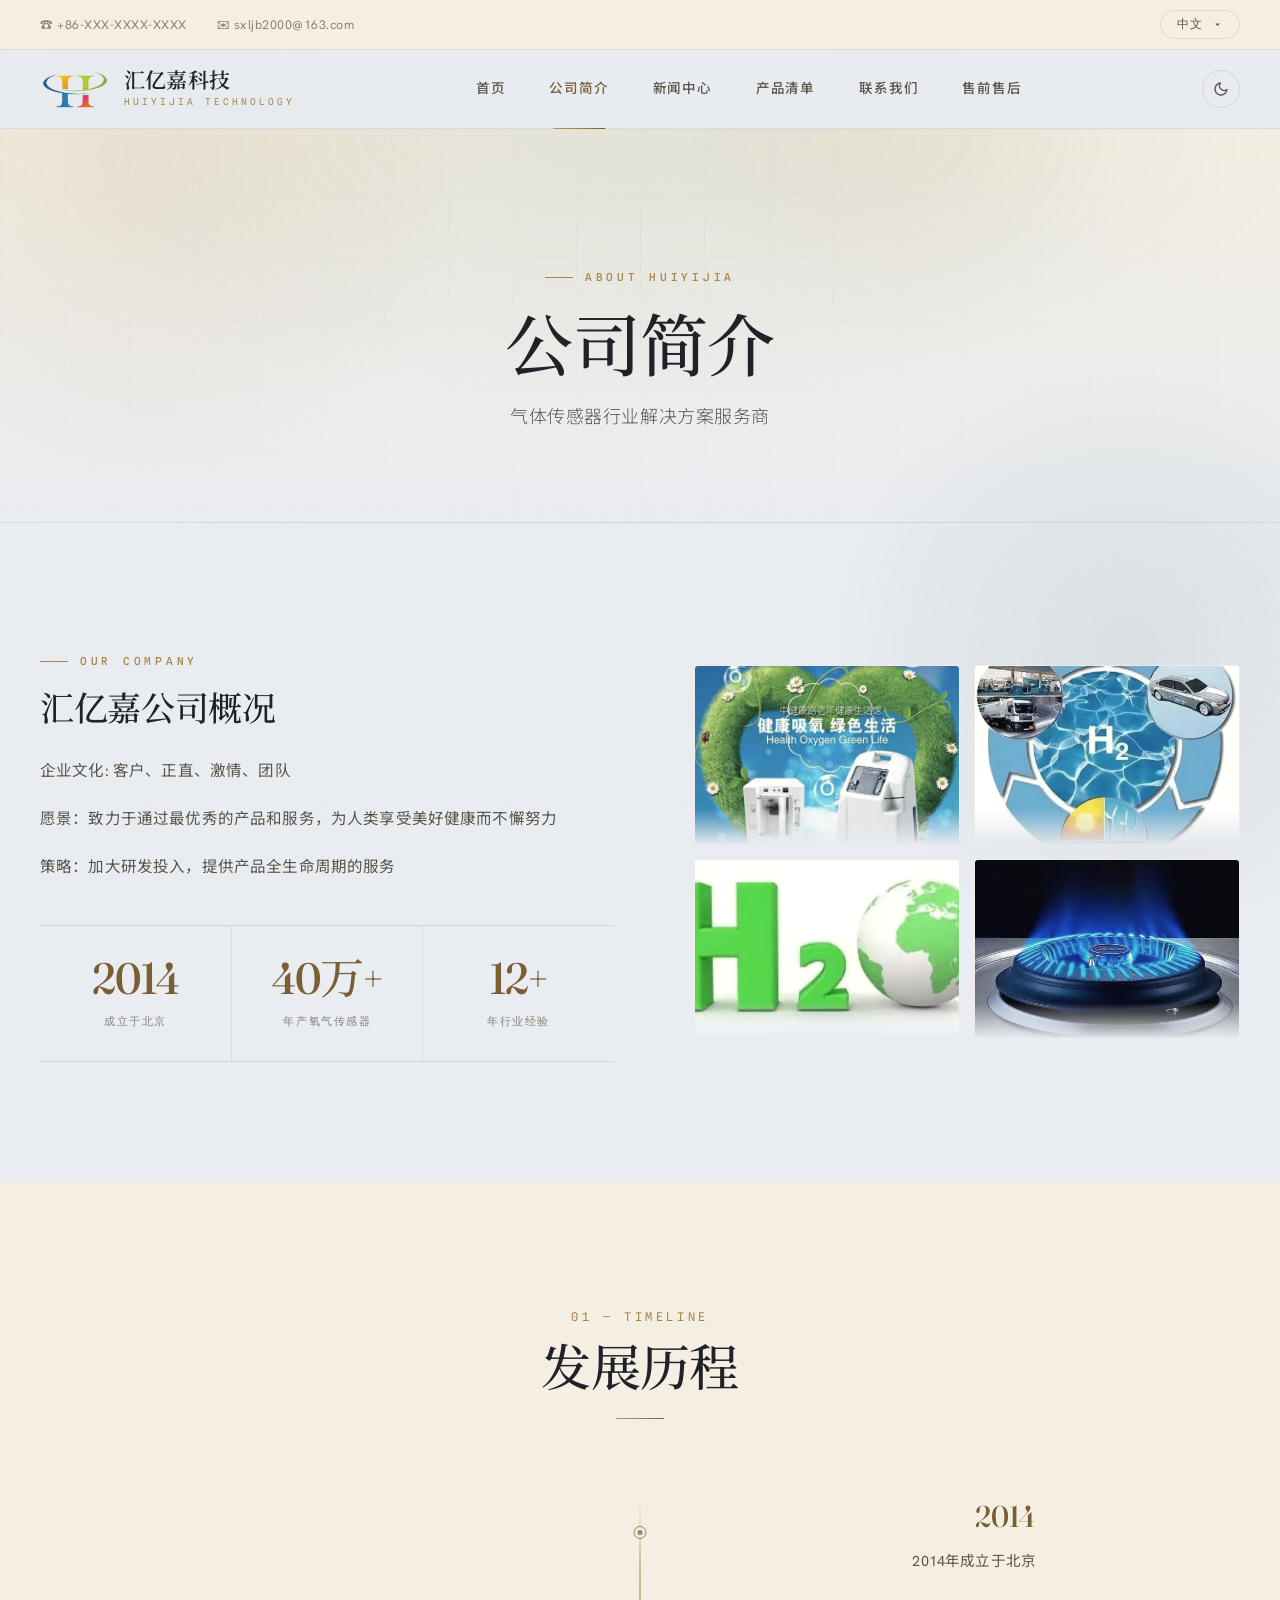
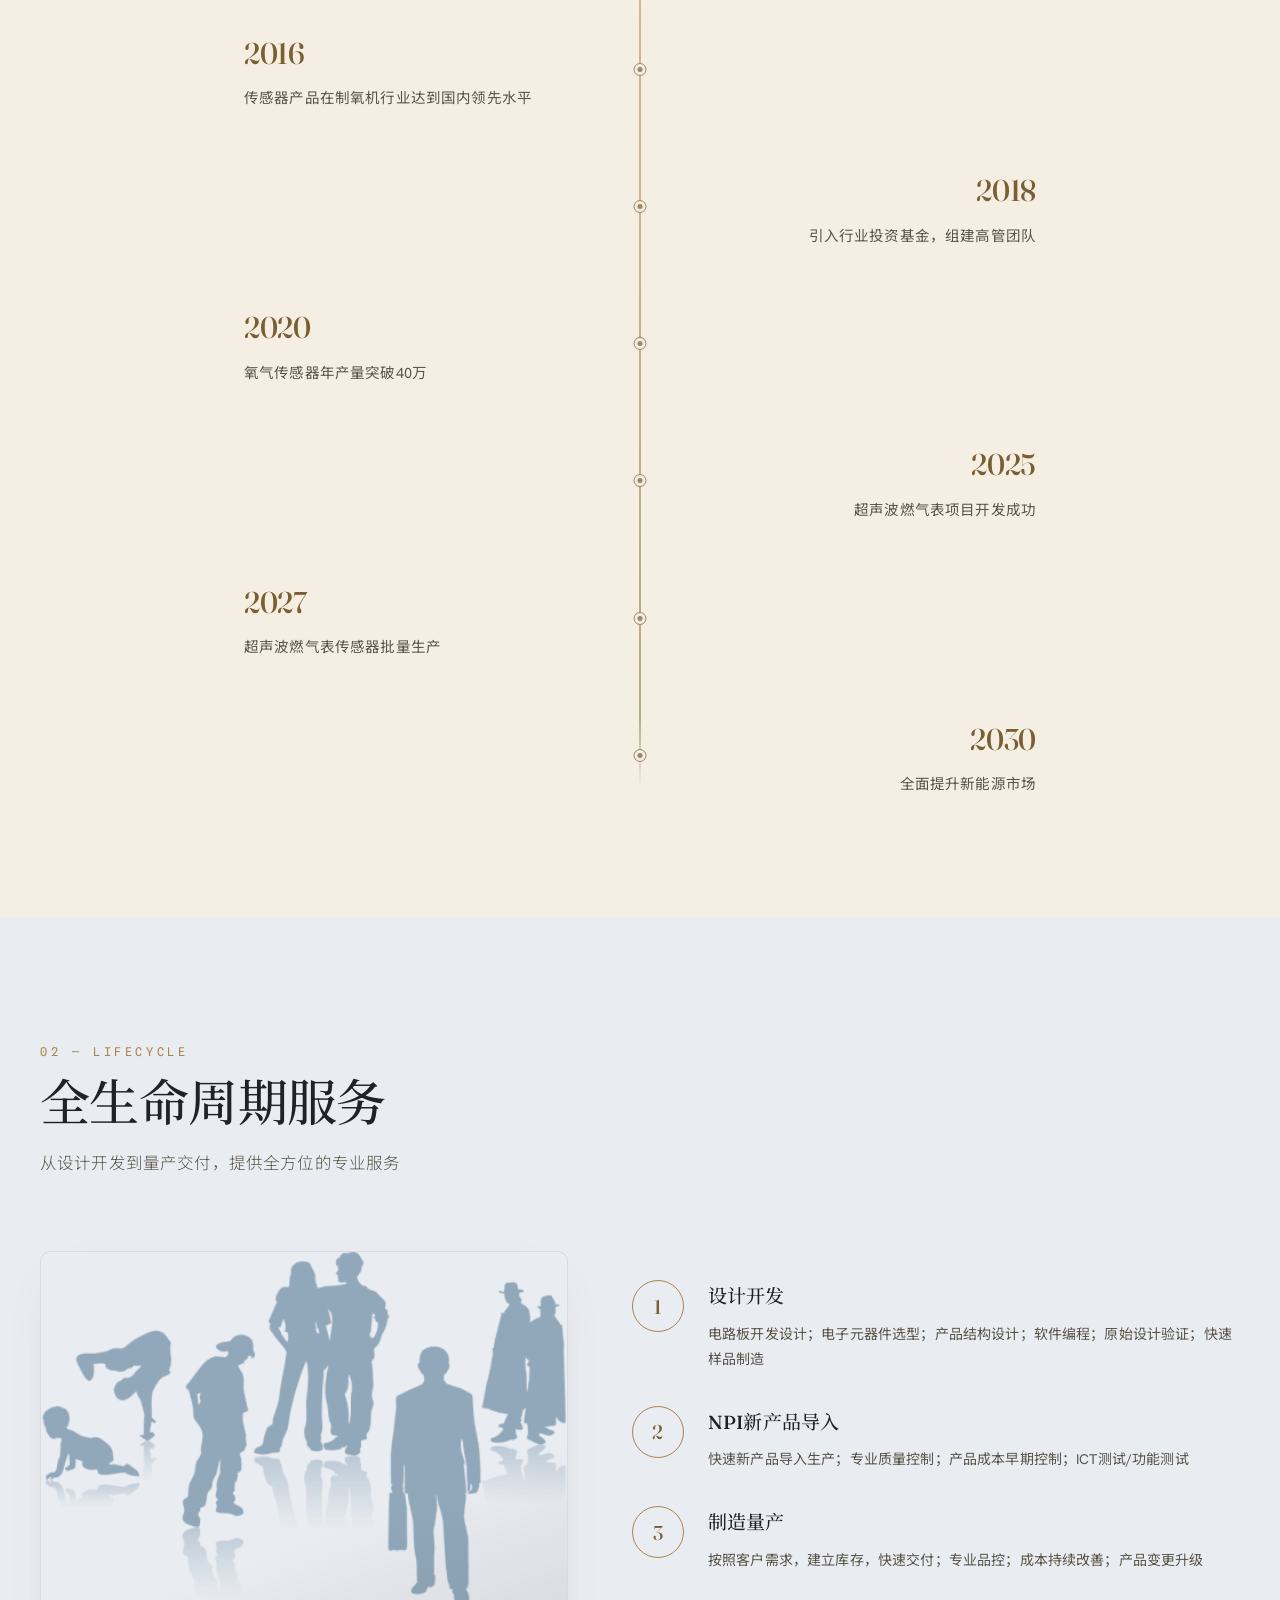
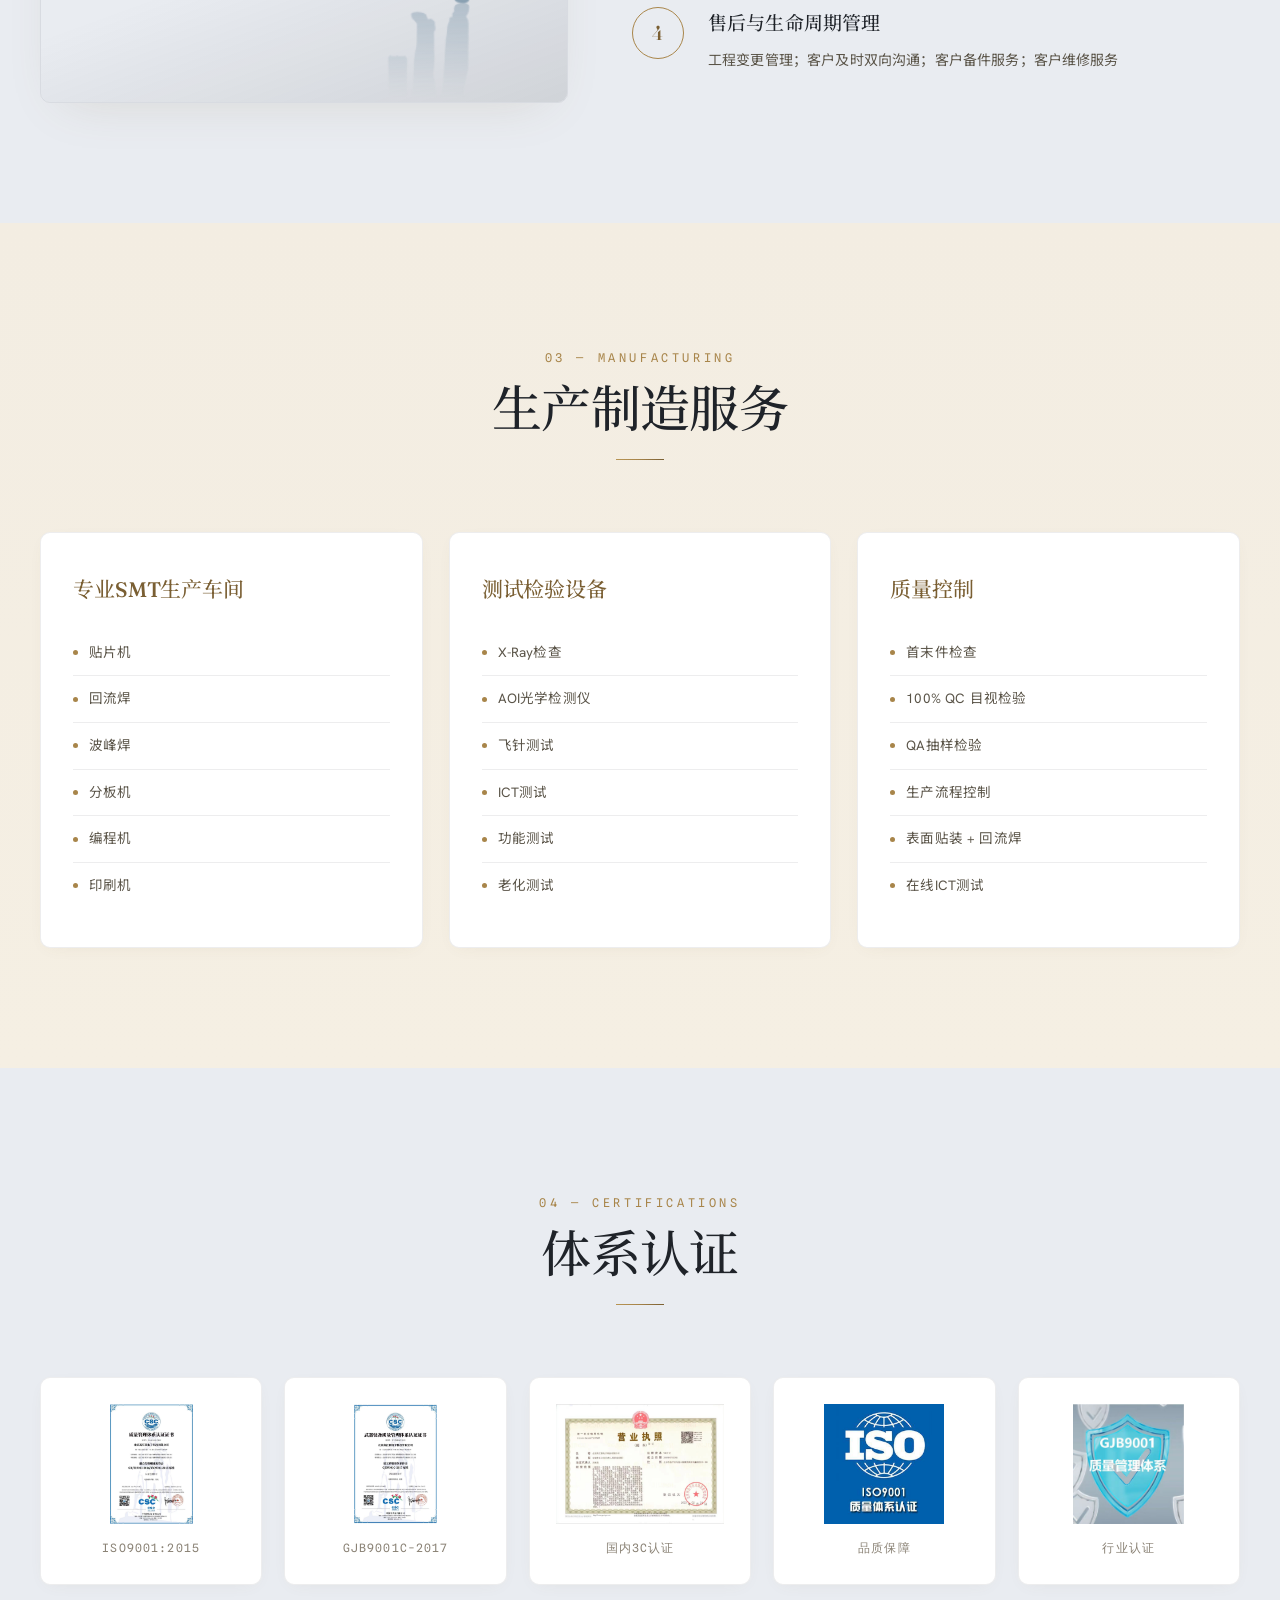
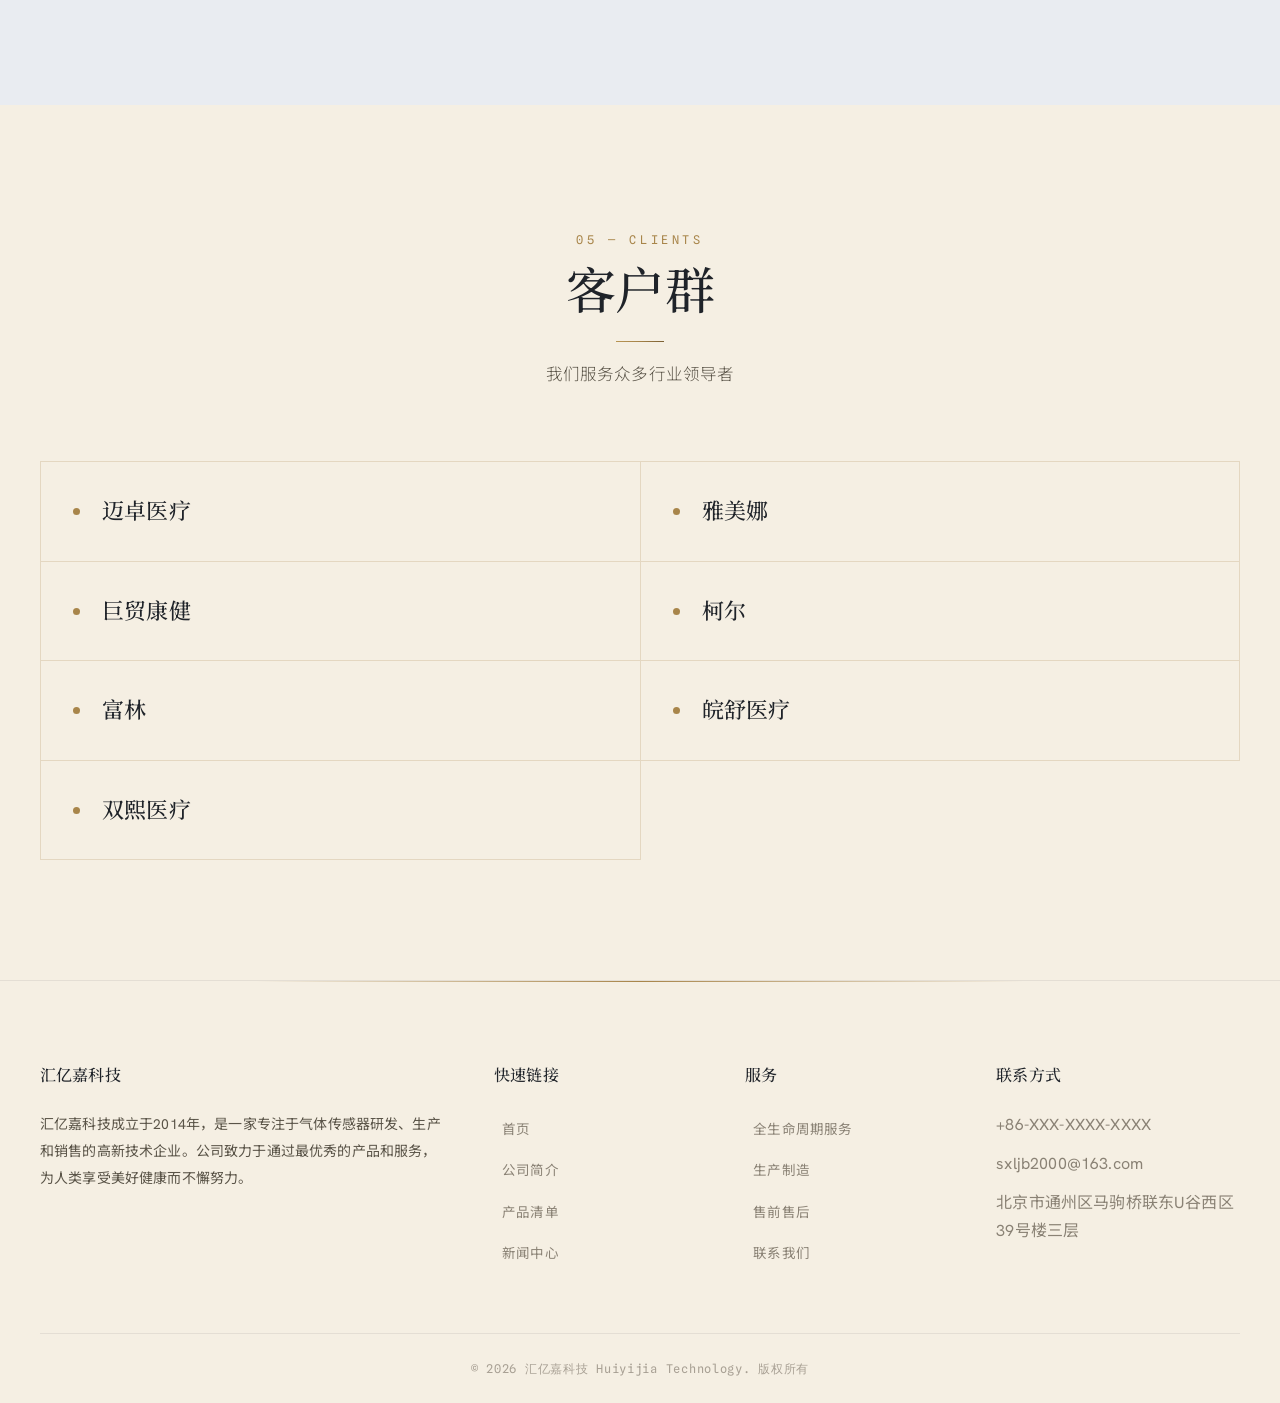
==== commit d7efc42c: "Add light/dark theme toggle with localStorage persistence" ====
--- a/about.html
+++ b/about.html
@@ -3,6 +3,7 @@
 <head>
 <meta charset="UTF-8">
 <meta name="viewport" content="width=device-width, initial-scale=1.0">
+<script>(function(){var t=localStorage.getItem('theme')||'light';document.documentElement.setAttribute('data-theme',t);})();</script>
 <title>公司简介 | Huiyijia | Huiyijia Technology</title>
 <meta name="description" content="汇亿嘉科技 — 成立于2014年，专注气体传感器研发制造，提供产品全生命周期服务。">
 <link rel="preconnect" href="https://fonts.googleapis.com">
@@ -45,6 +46,7 @@
       <a href="contact.html" data-i18n="nav_contact">联系我们</a>
       <a href="aftersales.html" data-i18n="nav_aftersales">售前售后</a>
     </nav>
+    <button class="theme-toggle" id="themeToggle" aria-label="切换主题"><svg class="icon-moon" viewBox="0 0 24 24"><path d="M21 12.79A9 9 0 1 1 11.21 3 7 7 0 0 0 21 12.79z"/></svg><svg class="icon-sun" viewBox="0 0 24 24"><circle cx="12" cy="12" r="5"/><line x1="12" y1="1" x2="12" y2="3"/><line x1="12" y1="21" x2="12" y2="23"/><line x1="4.22" y1="4.22" x2="5.64" y2="5.64"/><line x1="18.36" y1="18.36" x2="19.78" y2="19.78"/><line x1="1" y1="12" x2="3" y2="12"/><line x1="21" y1="12" x2="23" y2="12"/><line x1="4.22" y1="19.78" x2="5.64" y2="18.36"/><line x1="18.36" y1="5.64" x2="19.78" y2="4.22"/></svg></button>
     <div class="mobile-toggle" onclick="document.getElementById('navList').classList.toggle('open')">
       <span></span><span></span><span></span>
     </div>
@@ -175,6 +177,7 @@
   </div>
 </footer>
 <div class="scroll-top" id="scrollTop" onclick="window.scrollTo({top:0,behavior:'smooth'})">&#8593;</div>
+<script src="theme.js"></script>
 <script src="i18n.js"></script>
 </body>
 </html>
--- a/style.css
+++ b/style.css
@@ -1,12 +1,12 @@
 /* ============================================================
-   HUIYIJIA TECHNOLOGY — Atelier of Precision
-   Editorial luxury design system · warm ivory light theme
+   HUIYIJIA TECHNOLOGY — Dual-Theme Design System
+   Light (default) · Dark (Obsidian Atelier) via [data-theme]
    ============================================================ */
 
 *,*::before,*::after{margin:0;padding:0;box-sizing:border-box}
 
+/* ——— LIGHT THEME (default) ——— */
 :root{
-  /* — Surfaces (cool grey × warm stone — split palette) — */
   --ink:#1f2329;
   --paper:#e9ecf1;
   --paper-alt:#f5efe3;
@@ -15,37 +15,32 @@
   --card-warm:#f3ede2;
   --on-light:#f4f1ea;
 
-  /* — Bronze metallic accents — */
   --bronze:#a8854a;
   --bronze-bright:#b89554;
   --bronze-deep:#7a5f33;
   --bronze-glow:rgba(168,133,74,.14);
-
-  /* — Text — */
+  --bronze-sheen:linear-gradient(135deg,#b89554,#a8854a 45%,#7a5f33);
+  --glow-bronze:0 0 40px rgba(168,133,74,.06);
+
   --cream:#1f2329;
   --cream-soft:#5a5448;
   --muted:#8a8275;
   --muted-2:#a8a094;
 
-  /* — Cool secondary — */
   --teal:#3e6f6a;
   --teal-deep:#2d4a48;
 
-  /* — Lines — */
   --hair:rgba(168,133,74,.22);
   --hair-soft:rgba(31,35,41,.08);
   --hair-strong:rgba(168,133,74,.38);
 
-  /* — Shadows — */
   --shadow:0 18px 50px -24px rgba(120,100,60,.18);
   --shadow-lg:0 40px 90px -30px rgba(120,100,60,.22);
   --shadow-bronze:0 24px 60px -22px rgba(168,133,74,.24);
 
-  /* — Radii — */
   --r:4px;
   --r-lg:10px;
 
-  /* — Type — */
   --ff-display:"Fraunces","Noto Serif SC",Georgia,serif;
   --ff-body:"Hanken Grotesk","Noto Sans SC",-apple-system,sans-serif;
   --ff-mono:"Spline Sans Mono",ui-monospace,monospace;
@@ -54,6 +49,40 @@
   --ease:cubic-bezier(.22,.61,.36,1);
   --ease-out:cubic-bezier(.16,1,.3,1);
   --t:.5s var(--ease);
+}
+
+/* ——— DARK THEME (Obsidian Atelier) ——— */
+[data-theme="dark"]{
+  --ink:#0e1015;
+  --paper:var(--ink);
+  --paper-alt:#0a0b0e;
+  --card:rgba(255,255,255,.022);
+  --card-soft:rgba(255,255,255,.035);
+  --card-warm:rgba(201,163,94,.045);
+  --on-light:#0e1015;
+
+  --bronze:#c9a35e;
+  --bronze-bright:#e2bb74;
+  --bronze-deep:#9a7a3e;
+  --bronze-glow:rgba(201,163,94,.16);
+  --bronze-sheen:linear-gradient(135deg,#e2bb74,#c9a35e 45%,#9a7a3e);
+  --glow-bronze:0 0 40px rgba(201,163,94,.10);
+
+  --cream:#ebe7df;
+  --cream-soft:#9c978c;
+  --muted:#6a665e;
+  --muted-2:#4a4742;
+
+  --teal:#5a9a93;
+  --teal-deep:#3a6a65;
+
+  --hair:rgba(201,163,94,.18);
+  --hair-soft:rgba(235,231,223,.06);
+  --hair-strong:rgba(201,163,94,.32);
+
+  --shadow:0 24px 60px -20px rgba(0,0,0,.55);
+  --shadow-lg:0 50px 100px -30px rgba(0,0,0,.65);
+  --shadow-bronze:0 24px 60px -22px rgba(201,163,94,.20);
 }
 
 html{scroll-behavior:smooth;-webkit-text-size-adjust:100%}
@@ -67,6 +96,7 @@
   letter-spacing:.01em;
   -webkit-font-smoothing:antialiased;
   position:relative;
+  transition:background .6s var(--ease),color .6s var(--ease);
 }
 a{text-decoration:none;color:inherit;transition:var(--t)}
 img{max-width:100%;height:auto;display:block}
@@ -80,8 +110,9 @@
   background-image:url("data:image/svg+xml;utf8,<svg xmlns='http://www.w3.org/2000/svg' width='180' height='180'><filter id='n'><feTurbulence type='fractalNoise' baseFrequency='0.9' numOctaves='2' stitchTiles='stitch'/><feColorMatrix values='0 0 0 0 0.66 0 0 0 0 0.52 0 0 0 0 0.29 0 0 0 0.5 0'/></filter><rect width='100%' height='100%' filter='url(%23n)'/></svg>");
   opacity:.025;mix-blend-mode:multiply;
 }
-
-/* — Ambient aurora: slow-drifting light blobs — */
+[data-theme="dark"] body::before{opacity:.03;mix-blend-mode:overlay}
+
+/* — Ambient aurora — */
 body::after{
   content:"";position:fixed;inset:0;z-index:0;pointer-events:none;
   background:
@@ -90,6 +121,12 @@
     radial-gradient(30vw 30vw at 70% 12%,rgba(168,133,74,.06),transparent 60%);
   animation:drift 26s ease-in-out infinite alternate;
 }
+[data-theme="dark"] body::after{
+  background:
+    radial-gradient(42vw 42vw at 12% 18%,rgba(201,163,94,.10),transparent 60%),
+    radial-gradient(38vw 38vw at 88% 72%,rgba(90,154,147,.07),transparent 60%),
+    radial-gradient(30vw 30vw at 70% 12%,rgba(201,163,94,.05),transparent 60%);
+}
 @keyframes drift{
   0%{transform:translate3d(0,0,0) scale(1)}
   50%{transform:translate3d(-2vw,1.5vw,0) scale(1.06)}
@@ -97,6 +134,13 @@
 }
 
 ::selection{background:var(--bronze);color:var(--paper)}
+:focus-visible{outline:2px solid var(--bronze);outline-offset:3px}
+
+/* — Dark theme scrollbar — */
+[data-theme="dark"] ::-webkit-scrollbar{width:10px}
+[data-theme="dark"] ::-webkit-scrollbar-track{background:var(--paper-alt)}
+[data-theme="dark"] ::-webkit-scrollbar-thumb{background:#1a1e27;border-radius:5px;border:2px solid var(--paper-alt)}
+[data-theme="dark"] ::-webkit-scrollbar-thumb:hover{background:var(--bronze-deep)}
 
 .container{max-width:1280px;margin:0 auto;padding:0 40px}
 
@@ -131,6 +175,7 @@
   display:flex;align-items:center;gap:8px;transition:var(--t);font-family:var(--ff-mono);
 }
 .lang-btn:hover{border-color:var(--bronze);color:var(--bronze-deep)}
+[data-theme="dark"] .lang-btn:hover{color:var(--bronze-bright);background:var(--card-warm)}
 .lang-btn svg{width:11px;height:11px;fill:currentColor;transition:transform .4s var(--ease)}
 .lang-switcher.open .lang-btn svg{transform:rotate(180deg)}
 .lang-dropdown{
@@ -139,6 +184,7 @@
   min-width:200px;z-index:10000;opacity:0;visibility:hidden;transform:translateY(-8px);
   transition:var(--t);max-height:400px;overflow-y:auto;
 }
+[data-theme="dark"] .lang-dropdown{backdrop-filter:blur(20px)}
 .lang-switcher.open .lang-dropdown{opacity:1;visibility:visible;transform:translateY(0)}
 .lang-dropdown a{
   display:block;padding:11px 18px;color:var(--cream-soft);font-size:13px;
@@ -146,7 +192,9 @@
 }
 .lang-dropdown a:last-child{border-bottom:none}
 .lang-dropdown a:hover{background:var(--card-warm);color:var(--bronze-deep);padding-left:24px}
+[data-theme="dark"] .lang-dropdown a:hover{color:var(--bronze-bright)}
 .lang-dropdown a.active{color:var(--bronze-deep)}
+[data-theme="dark"] .lang-dropdown a.active{color:var(--bronze-bright)}
 
 /* ============================================================
    HEADER / NAV
@@ -159,10 +207,12 @@
   border-bottom:1px solid var(--hair-soft);
   transition:background .4s var(--ease),border-color .4s var(--ease);
 }
-.header .container{display:flex;align-items:center;justify-content:space-between;height:var(--nav-h)}
+[data-theme="dark"] .header{background:rgba(14,16,21,.82)}
+.header .container{display:flex;align-items:center;justify-content:space-between;height:var(--nav-h);gap:16px}
 .logo{display:flex;align-items:center;gap:14px;color:var(--cream)}
 .logo-img{height:40px;width:auto;border-radius:4px;object-fit:contain;filter:saturate(1.05)}
 .logo-img-lg{height:34px}
+[data-theme="dark"] .logo-img{filter:saturate(1.05) brightness(1.05)}
 .logo-text{
   font-family:var(--ff-display);font-size:21px;font-weight:600;
   letter-spacing:.02em;line-height:1.15;color:var(--cream);
@@ -179,13 +229,29 @@
 }
 .nav-list a::after{
   content:"";position:absolute;bottom:-1px;left:50%;transform:translateX(-50%);
-  width:0;height:1px;background:var(--bronze);transition:width .4s var(--ease-out);
+  width:0;height:1px;background:var(--bronze-sheen);transition:width .4s var(--ease-out);
 }
 .nav-list a:hover{color:var(--bronze-deep)}
+[data-theme="dark"] .nav-list a:hover{color:var(--bronze-bright)}
 .nav-list a:hover::after,.nav-list a.active::after{width:50%}
 .nav-list a.active{color:var(--bronze-deep)}
+[data-theme="dark"] .nav-list a.active{color:var(--bronze-bright)}
 .mobile-toggle{display:none;color:var(--cream);cursor:pointer;padding:8px;flex-direction:column;gap:5px;background:none;border:none}
 .mobile-toggle span{display:block;width:24px;height:1.5px;background:var(--cream);transition:var(--t)}
+
+/* — Theme toggle button — */
+.theme-toggle{
+  background:transparent;border:1px solid var(--hair);border-radius:999px;
+  width:38px;height:38px;display:flex;align-items:center;justify-content:center;
+  cursor:pointer;transition:var(--t);color:var(--cream-soft);flex-shrink:0;padding:0;
+}
+.theme-toggle:hover{border-color:var(--bronze);color:var(--bronze-deep);transform:scale(1.08)}
+[data-theme="dark"] .theme-toggle:hover{color:var(--bronze-bright);background:var(--card-warm)}
+.theme-toggle svg{width:16px;height:16px;fill:none;stroke:currentColor;stroke-width:2;stroke-linecap:round;stroke-linejoin:round}
+.theme-toggle .icon-moon{display:block}
+.theme-toggle .icon-sun{display:none}
+[data-theme="dark"] .theme-toggle .icon-moon{display:none}
+[data-theme="dark"] .theme-toggle .icon-sun{display:block}
 
 /* ============================================================
    HERO
@@ -202,6 +268,11 @@
     radial-gradient(120% 90% at 80% 20%,rgba(62,111,106,.16),transparent 55%),
     linear-gradient(100deg,rgba(20,23,28,.72) 0%,rgba(20,23,28,.50) 38%,rgba(20,23,28,.18) 70%,rgba(20,23,28,.38) 100%);
 }
+[data-theme="dark"] .hero-overlay{
+  background:
+    radial-gradient(120% 90% at 80% 20%,rgba(90,154,147,.14),transparent 55%),
+    linear-gradient(100deg,rgba(8,9,12,.86) 0%,rgba(8,9,12,.68) 38%,rgba(8,9,12,.32) 70%,rgba(8,9,12,.52) 100%);
+}
 .hero-content{
   position:relative;z-index:3;height:100%;display:flex;flex-direction:column;justify-content:center;
   max-width:760px;padding:0 40px;margin:0 auto;color:#f6f2ea;
@@ -213,6 +284,7 @@
   line-height:1.04;letter-spacing:-.015em;margin-bottom:26px;color:#f6f2ea;
   font-variation-settings:"opsz" 144,"SOFT" 30;
 }
+[data-theme="dark"] .hero-content h1{text-shadow:0 4px 40px rgba(0,0,0,.4);font-size:clamp(48px,7vw,92px)}
 .hero-content h1 em{font-style:italic;color:var(--bronze-bright);font-weight:400}
 .hero-content p{
   font-size:clamp(19px,2vw,27px);color:rgba(246,242,234,.88);font-weight:300;
@@ -223,6 +295,7 @@
   width:36px;height:2px;background:rgba(246,242,234,.3);cursor:pointer;transition:var(--t);border-radius:1px;
 }
 .hero-dots span.active{background:var(--bronze-bright);width:56px}
+[data-theme="dark"] .hero-dots span.active{box-shadow:0 0 12px rgba(226,187,116,.5)}
 .hero-scroll{
   position:absolute;bottom:30px;right:46px;z-index:5;color:rgba(246,242,234,.6);
   font-family:var(--ff-mono);font-size:10px;letter-spacing:.3em;text-transform:uppercase;
@@ -239,7 +312,7 @@
 @keyframes rise{to{opacity:1;transform:translateY(0)}}
 
 /* ============================================================
-   PAGE BANNER (sub pages)
+   PAGE BANNER
    ============================================================ */
 .page-banner{
   position:relative;padding:130px 0 90px;text-align:center;color:var(--cream);overflow:hidden;
@@ -248,10 +321,22 @@
     linear-gradient(180deg,var(--paper-alt),var(--paper));
   border-bottom:1px solid var(--hair-soft);
 }
+[data-theme="dark"] .page-banner{
+  padding:140px 0 100px;
+  background:
+    radial-gradient(90% 120% at 50% 0%,rgba(90,154,147,.10),transparent 60%),
+    linear-gradient(180deg,#14171e,var(--ink));
+}
 .page-banner::before{
   content:"";position:absolute;inset:0;opacity:.4;
   background-image:linear-gradient(var(--hair-soft) 1px,transparent 1px),linear-gradient(90deg,var(--hair-soft) 1px,transparent 1px);
   background-size:64px 64px;mask-image:radial-gradient(70% 80% at 50% 30%,#000,transparent);
+  -webkit-mask-image:radial-gradient(70% 80% at 50% 30%,#000,transparent);
+}
+[data-theme="dark"] .page-banner::before{opacity:.5}
+[data-theme="dark"] .page-banner::after{
+  content:"";position:absolute;top:0;left:50%;transform:translateX(-50%);width:50%;height:1px;
+  background:linear-gradient(90deg,transparent,var(--bronze),transparent);
 }
 .page-banner .container{position:relative;z-index:2}
 .page-banner .eyebrow{margin-bottom:24px}
@@ -260,6 +345,7 @@
   letter-spacing:-.01em;line-height:1.05;color:var(--cream);
   font-variation-settings:"opsz" 144,"SOFT" 40;
 }
+[data-theme="dark"] .page-banner h1{font-size:clamp(38px,5.4vw,70px)}
 .page-banner p{margin-top:18px;font-size:18px;color:var(--cream-soft);font-weight:300;letter-spacing:.03em}
 
 /* ============================================================
@@ -268,6 +354,7 @@
 .section{padding:120px 0;position:relative}
 .section-alt{background:var(--paper-alt)}
 .section-dark{background:linear-gradient(180deg,var(--card-warm),var(--paper-alt))}
+[data-theme="dark"] .section-dark{background:linear-gradient(180deg,#14171e,#0a0b0e)}
 .section-header{margin-bottom:72px;max-width:680px}
 .section-header.center{text-align:center;margin-left:auto;margin-right:auto}
 .section-header .eyebrow{margin-bottom:20px}
@@ -276,9 +363,11 @@
   letter-spacing:-.012em;line-height:1.1;color:var(--cream);margin-bottom:18px;
   font-variation-settings:"opsz" 144,"SOFT" 40;
 }
+[data-theme="dark"] .section-header h2{font-size:clamp(30px,4vw,52px)}
 .section-header h2 em{font-style:italic;color:var(--bronze-deep);font-weight:400}
+[data-theme="dark"] .section-header h2 em{color:var(--bronze-bright)}
 .section-header p{font-size:16.5px;color:var(--cream-soft);font-weight:300;line-height:1.8}
-.section-header.center h2::after{content:"";display:block;width:48px;height:1px;background:var(--bronze);margin:22px auto 0}
+.section-header.center h2::after{content:"";display:block;width:48px;height:1px;background:var(--bronze-sheen);margin:22px auto 0}
 .section-index{
   font-family:var(--ff-mono);font-size:12px;letter-spacing:.3em;color:var(--bronze);
   display:inline-block;margin-bottom:14px;
@@ -295,6 +384,7 @@
 }
 .about-text p{color:var(--cream-soft);margin-bottom:18px;line-height:1.95;font-size:15.5px}
 .about-text p strong{color:var(--bronze-deep);font-weight:600}
+[data-theme="dark"] .about-text p strong{color:var(--bronze-bright)}
 .about-stats{display:grid;grid-template-columns:repeat(3,1fr);gap:0;margin-top:42px;border-top:1px solid var(--hair);border-bottom:1px solid var(--hair)}
 .stat-item{text-align:center;padding:30px 12px;position:relative;transition:var(--t)}
 .stat-item+.stat-item{border-left:1px solid var(--hair-soft)}
@@ -303,6 +393,7 @@
   font-family:var(--ff-display);font-size:44px;font-weight:500;color:var(--bronze-deep);
   line-height:1;letter-spacing:-.02em;font-variation-settings:"opsz" 144,"SOFT" 30;
 }
+[data-theme="dark"] .stat-num{color:var(--bronze-bright);text-shadow:0 0 30px rgba(226,187,116,.15)}
 .stat-label{font-family:var(--ff-mono);font-size:11px;color:var(--muted);margin-top:12px;letter-spacing:.14em;text-transform:uppercase}
 .about-images{display:grid;grid-template-columns:1fr 1fr;gap:14px}
 .about-images img{
@@ -312,7 +403,12 @@
   mask-image:linear-gradient(180deg,#000 80%,transparent 100%);
   -webkit-mask-image:linear-gradient(180deg,#000 80%,transparent 100%);
 }
+[data-theme="dark"] .about-images img{
+  background:#1a1e27;
+  filter:saturate(.72) contrast(.95) brightness(.88) sepia(.06);
+}
 .about-images img:hover{transform:scale(1.02);filter:saturate(.92) contrast(1) brightness(1.04) sepia(.04);box-shadow:var(--shadow)}
+[data-theme="dark"] .about-images img:hover{filter:saturate(.88) contrast(1) brightness(.95) sepia(.03);border-color:var(--hair)}
 
 /* ============================================================
    TIMELINE
@@ -333,11 +429,14 @@
   background:var(--paper);border:1px solid var(--bronze);border-radius:50%;z-index:2;transition:var(--t);
 }
 .timeline-dot::after{content:"";position:absolute;inset:3px;border-radius:50%;background:var(--bronze);transition:var(--t)}
+[data-theme="dark"] .timeline-dot::after{background:var(--bronze-sheen)}
 .timeline-item:hover .timeline-dot{box-shadow:0 0 0 7px var(--bronze-glow)}
+[data-theme="dark"] .timeline-item:hover .timeline-dot{box-shadow:0 0 0 7px var(--bronze-glow),0 0 20px rgba(201,163,94,.3)}
 .timeline-year{
   font-family:var(--ff-display);font-size:30px;font-weight:500;color:var(--bronze-deep);
   margin-bottom:6px;letter-spacing:-.01em;font-variation-settings:"opsz" 144;
 }
+[data-theme="dark"] .timeline-year{color:var(--bronze-bright)}
 .timeline-text{font-size:14.5px;color:var(--cream-soft);line-height:1.7}
 
 /* ============================================================
@@ -349,12 +448,17 @@
   overflow:hidden;transition:var(--t);position:relative;
   box-shadow:0 4px 18px -8px rgba(120,100,60,.10);
 }
+[data-theme="dark"] .product-card{backdrop-filter:blur(10px);box-shadow:0 8px 30px -12px rgba(0,0,0,.4)}
 .product-card::before{content:"";position:absolute;inset:0;border-radius:var(--r-lg);padding:1px;background:linear-gradient(135deg,var(--bronze),transparent 50%);mask:linear-gradient(#000 0 0) content-box,linear-gradient(#000 0 0);mask-composite:exclude;opacity:0;transition:var(--t);pointer-events:none}
 .product-card:hover{transform:translateY(-8px);box-shadow:var(--shadow-bronze);border-color:transparent}
+[data-theme="dark"] .product-card:hover{box-shadow:var(--shadow-bronze),0 20px 50px -20px rgba(0,0,0,.5)}
 .product-card:hover::before{opacity:1}
 .product-img{height:250px;overflow:hidden;background:linear-gradient(135deg,var(--card-warm),var(--paper-alt));position:relative}
+[data-theme="dark"] .product-img{background:linear-gradient(135deg,#1a1e27,#14171e)}
 .product-img::after{content:"";position:absolute;inset:0;background:radial-gradient(circle at 50% 40%,rgba(168,133,74,.06),transparent 60%)}
+[data-theme="dark"] .product-img::after{background:radial-gradient(circle at 50% 40%,rgba(201,163,94,.08),transparent 60%)}
 .product-img img{width:100%;height:100%;object-fit:contain;padding:28px;transition:transform .7s var(--ease-out);position:relative;z-index:1}
+[data-theme="dark"] .product-img img{filter:brightness(1.02)}
 .product-card:hover .product-img img{transform:scale(1.06)}
 .product-info{padding:28px 26px 30px;border-top:1px solid var(--hair-soft)}
 .product-info h3{font-family:var(--ff-display);font-size:20px;font-weight:500;color:var(--cream);margin-bottom:10px;letter-spacing:-.005em}
@@ -367,6 +471,7 @@
 .lifecycle-image{flex:0 0 44%;border-radius:var(--r-lg);overflow:hidden;box-shadow:var(--shadow);border:1px solid var(--hair-soft);position:relative}
 .lifecycle-image img{width:100%}
 .lifecycle-image::after{content:"";position:absolute;inset:0;background:linear-gradient(160deg,transparent 60%,rgba(31,35,41,.12));pointer-events:none}
+[data-theme="dark"] .lifecycle-image::after{background:linear-gradient(160deg,transparent 60%,rgba(10,11,14,.3))}
 .lifecycle-steps{flex:1}
 .lifecycle-step{display:flex;gap:24px;margin-bottom:34px;align-items:flex-start;position:relative}
 .lifecycle-step:last-child{margin-bottom:0}
@@ -376,7 +481,9 @@
   color:var(--bronze-deep);font-family:var(--ff-display);font-weight:500;font-size:20px;
   position:relative;transition:var(--t);font-variation-settings:"opsz" 96;
 }
+[data-theme="dark"] .lifecycle-step-num{background:#14171e;color:var(--bronze-bright)}
 .lifecycle-step:hover .lifecycle-step-num{background:var(--bronze);color:var(--paper);box-shadow:0 0 0 6px var(--bronze-glow)}
+[data-theme="dark"] .lifecycle-step:hover .lifecycle-step-num{background:var(--bronze);color:var(--ink);box-shadow:0 0 0 6px var(--bronze-glow),0 0 30px rgba(201,163,94,.2)}
 .lifecycle-step-content h4{font-family:var(--ff-display);font-size:19px;font-weight:500;color:var(--cream);margin-bottom:8px}
 .lifecycle-step-content p{font-size:14px;color:var(--cream-soft);line-height:1.8}
 
@@ -389,10 +496,13 @@
   padding:38px 32px;transition:var(--t);position:relative;overflow:hidden;
   box-shadow:0 4px 18px -8px rgba(120,100,60,.10);
 }
+[data-theme="dark"] .mfg-card{backdrop-filter:blur(10px);box-shadow:0 8px 30px -12px rgba(0,0,0,.4)}
 .mfg-card::before{content:"";position:absolute;top:0;left:0;width:100%;height:2px;background:linear-gradient(90deg,var(--bronze),transparent);transform:scaleX(0);transform-origin:left;transition:transform .5s var(--ease-out)}
+[data-theme="dark"] .mfg-card::before{background:var(--bronze-sheen)}
 .mfg-card:hover{background:var(--card-soft);border-color:var(--hair);transform:translateY(-5px);box-shadow:var(--shadow)}
 .mfg-card:hover::before{transform:scaleX(1)}
 .mfg-card h3{font-family:var(--ff-display);font-size:21px;margin-bottom:22px;color:var(--bronze-deep);font-weight:500;letter-spacing:-.005em}
+[data-theme="dark"] .mfg-card h3{color:var(--bronze-bright)}
 .mfg-card ul{text-align:left}
 .mfg-card li{
   padding:11px 0;border-bottom:1px solid var(--hair-soft);font-size:13.5px;color:var(--cream-soft);
@@ -401,6 +511,7 @@
 .mfg-card li:last-child{border-bottom:none}
 .mfg-card li::before{content:"";width:5px;height:5px;background:var(--bronze);border-radius:50%;flex-shrink:0;transition:var(--t)}
 .mfg-card li:hover{color:var(--cream);padding-left:6px}
+[data-theme="dark"] .mfg-card li:hover::before{box-shadow:0 0 8px var(--bronze)}
 
 /* ============================================================
    CERTS
@@ -411,7 +522,9 @@
   border:1px solid var(--hair-soft);transition:var(--t);position:relative;
   box-shadow:0 4px 18px -8px rgba(120,100,60,.10);
 }
+[data-theme="dark"] .cert-card{backdrop-filter:blur(10px);box-shadow:0 8px 30px -12px rgba(0,0,0,.4)}
 .cert-card:hover{transform:translateY(-6px);box-shadow:var(--shadow);border-color:var(--hair)}
+[data-theme="dark"] .cert-card img{filter:brightness(1.05)}
 .cert-card img{height:120px;object-fit:contain;margin:0 auto 14px}
 .cert-card p{font-family:var(--ff-mono);font-size:11.5px;color:var(--muted);letter-spacing:.1em}
 
@@ -425,10 +538,13 @@
 }
 .client-card:hover{background:var(--card-warm)}
 .client-card::after{content:"";position:absolute;left:0;top:0;width:2px;height:0;background:var(--bronze);transition:height .4s var(--ease-out)}
+[data-theme="dark"] .client-card::after{background:var(--bronze-sheen)}
 .client-card:hover::after{height:100%}
 .client-dot{width:7px;height:7px;background:var(--bronze);border-radius:50%;flex-shrink:0;transition:var(--t)}
+[data-theme="dark"] .client-card:hover .client-dot{box-shadow:0 0 10px var(--bronze)}
 .client-name{font-family:var(--ff-display);font-size:22px;font-weight:500;color:var(--cream);letter-spacing:.01em;transition:var(--t)}
 .client-card:hover .client-name{color:var(--bronze-deep)}
+[data-theme="dark"] .client-card:hover .client-name{color:var(--bronze-bright)}
 
 /* ============================================================
    NEWS
@@ -438,12 +554,14 @@
   background:var(--card);border:1px solid var(--hair-soft);border-radius:var(--r-lg);
   overflow:hidden;transition:var(--t);box-shadow:0 4px 18px -8px rgba(120,100,60,.10);
 }
+[data-theme="dark"] .news-card{backdrop-filter:blur(10px);box-shadow:0 8px 30px -12px rgba(0,0,0,.4)}
 .news-card:hover{transform:translateY(-7px);box-shadow:var(--shadow);border-color:var(--hair)}
 .news-date{
   padding:18px 26px;background:var(--paper-alt);border-bottom:1px solid var(--hair-soft);
   font-family:var(--ff-display);font-size:24px;font-weight:500;color:var(--bronze-deep);
   letter-spacing:.01em;display:flex;align-items:center;gap:12px;
 }
+[data-theme="dark"] .news-date{color:var(--bronze-bright)}
 .news-date::after{content:"";flex:1;height:1px;background:var(--hair-soft)}
 .news-body{padding:28px 26px}
 .news-body h3{font-family:var(--ff-display);font-size:18px;font-weight:500;color:var(--cream);margin-bottom:14px;line-height:1.4;letter-spacing:-.005em}
@@ -458,8 +576,10 @@
   border:1px solid var(--hair-soft);transition:var(--t);position:relative;overflow:hidden;
   box-shadow:0 4px 18px -8px rgba(120,100,60,.10);
 }
+[data-theme="dark"] .aftersales-card{backdrop-filter:blur(10px);box-shadow:0 8px 30px -12px rgba(0,0,0,.4)}
 .aftersales-card::after{content:"";position:absolute;inset:0;background:radial-gradient(circle at 50% 0%,var(--bronze-glow),transparent 60%);opacity:0;transition:var(--t)}
 .aftersales-card:hover{transform:translateY(-8px);box-shadow:var(--shadow-bronze);border-color:var(--hair)}
+[data-theme="dark"] .aftersales-card:hover{box-shadow:var(--shadow-bronze),0 20px 50px -20px rgba(0,0,0,.5)}
 .aftersales-card:hover::after{opacity:1}
 .aftersales-card>*{position:relative;z-index:1}
 .service-icon{
@@ -467,7 +587,9 @@
   border-radius:50%;display:flex;align-items:center;justify-content:center;color:var(--bronze-deep);
   font-size:26px;transition:var(--t);
 }
+[data-theme="dark"] .service-icon{background:#14171e;color:var(--bronze-bright)}
 .aftersales-card:hover .service-icon{background:var(--bronze);color:var(--paper);transform:rotate(-6deg)}
+[data-theme="dark"] .aftersales-card:hover .service-icon{background:var(--bronze);color:var(--ink);box-shadow:0 0 30px rgba(201,163,94,.25)}
 .aftersales-card h3{font-family:var(--ff-display);font-size:21px;font-weight:500;color:var(--cream);margin-bottom:14px}
 .aftersales-card p{font-size:14px;color:var(--cream-soft);line-height:1.85}
 
@@ -482,9 +604,11 @@
   flex:0 0 46px;height:46px;background:var(--paper);border:1px solid var(--bronze);border-radius:50%;
   display:flex;align-items:center;justify-content:center;color:var(--bronze-deep);font-size:18px;
 }
+[data-theme="dark"] .contact-icon{background:#14171e;color:var(--bronze-bright)}
 .contact-item h4{font-family:var(--ff-mono);font-size:11px;color:var(--muted);margin-bottom:6px;letter-spacing:.16em;text-transform:uppercase;font-weight:500}
 .contact-item p{font-size:15px;color:var(--cream);line-height:1.6}
 .contact-form{background:var(--card);padding:44px;border-radius:var(--r-lg);border:1px solid var(--hair-soft);box-shadow:0 4px 18px -8px rgba(120,100,60,.10)}
+[data-theme="dark"] .contact-form{backdrop-filter:blur(12px);box-shadow:0 8px 30px -12px rgba(0,0,0,.4)}
 .contact-form h3{font-family:var(--ff-display);font-size:22px;color:var(--cream);margin-bottom:28px;font-weight:500;letter-spacing:-.005em}
 .form-group{margin-bottom:22px}
 .form-group label{display:block;font-family:var(--ff-mono);font-size:10.5px;font-weight:500;margin-bottom:9px;letter-spacing:.16em;text-transform:uppercase;color:var(--muted)}
@@ -492,17 +616,22 @@
   width:100%;padding:13px 16px;background:var(--card-soft);border:1px solid var(--hair-soft);border-radius:var(--r);
   font-size:14.5px;font-family:var(--ff-body);color:var(--cream);transition:var(--t);
 }
+[data-theme="dark"] .form-group input,[data-theme="dark"] .form-group textarea,[data-theme="dark"] .form-group select{background:var(--paper-alt)}
 .form-group input::placeholder,.form-group textarea::placeholder{color:var(--muted-2)}
 .form-group input:focus,.form-group textarea:focus,.form-group select:focus{outline:none;border-color:var(--bronze);box-shadow:0 0 0 3px var(--bronze-glow);background:var(--card)}
+[data-theme="dark"] .form-group input:focus,[data-theme="dark"] .form-group textarea:focus,[data-theme="dark"] .form-group select:focus{background:#14171e}
 .form-group textarea{height:130px;resize:vertical}
 .form-group select{cursor:pointer;appearance:none;background-image:url("data:image/svg+xml;utf8,<svg xmlns='http://www.w3.org/2000/svg' viewBox='0 0 24 24'><path fill='%23a8854a' d='M7 10l5 5 5-5z'/></svg>");background-repeat:no-repeat;background-position:right 14px center;padding-right:40px}
+[data-theme="dark"] .form-group select{background-image:url("data:image/svg+xml;utf8,<svg xmlns='http://www.w3.org/2000/svg' viewBox='0 0 24 24'><path fill='%23c9a35e' d='M7 10l5 5 5-5z'/></svg>")}
 .btn{
   display:inline-flex;align-items:center;justify-content:center;gap:10px;padding:14px 36px;
   background:var(--bronze);color:var(--paper);border:1px solid var(--bronze);border-radius:999px;
   font-size:13px;font-weight:600;cursor:pointer;transition:var(--t);font-family:var(--ff-mono);
   letter-spacing:.14em;text-transform:uppercase;position:relative;overflow:hidden;
 }
+[data-theme="dark"] .btn{background:var(--bronze-sheen);color:var(--ink);border:none}
 .btn:hover{background:var(--bronze-deep);border-color:var(--bronze-deep);transform:translateY(-2px);box-shadow:var(--shadow-bronze)}
+[data-theme="dark"] .btn:hover{filter:brightness(1.08);box-shadow:var(--shadow-bronze),0 0 30px rgba(201,163,94,.2)}
 .btn:disabled{opacity:.6;cursor:not-allowed;transform:none}
 
 /* ============================================================
@@ -517,6 +646,7 @@
 .footer ul a{font-size:13.5px;color:var(--muted);transition:var(--t);display:inline-flex;align-items:center;gap:8px}
 .footer ul a::before{content:"";width:0;height:1px;background:var(--bronze);transition:width .3s var(--ease)}
 .footer ul a:hover{color:var(--bronze-deep);padding-left:6px}
+[data-theme="dark"] .footer ul a:hover{color:var(--bronze-bright)}
 .footer ul a:hover::before{width:14px}
 .footer-bottom{border-top:1px solid var(--hair-soft);padding:24px 0;text-align:center;font-family:var(--ff-mono);font-size:12px;color:var(--muted-2);letter-spacing:.06em}
 
@@ -529,14 +659,21 @@
   display:flex;align-items:center;justify-content:center;cursor:pointer;opacity:0;visibility:hidden;
   transition:var(--t);z-index:999;font-size:18px;box-shadow:var(--shadow);
 }
+[data-theme="dark"] .scroll-top{background:#1a1e27;color:var(--bronze-bright);backdrop-filter:blur(12px)}
 .scroll-top.visible{opacity:1;visibility:visible}
 .scroll-top:hover{background:var(--bronze);color:var(--paper);border-color:var(--bronze);transform:translateY(-4px)}
+[data-theme="dark"] .scroll-top:hover{box-shadow:var(--shadow-bronze)}
 
 /* ============================================================
    ANIMATIONS
    ============================================================ */
 .fade-up{opacity:0;transform:translateY(36px);transition:opacity .9s var(--ease-out),transform .9s var(--ease-out)}
 .fade-up.visible{opacity:1;transform:translateY(0)}
+
+@media(prefers-reduced-motion:reduce){
+  *,*::before,*::after{animation-duration:.01ms!important;transition-duration:.01ms!important}
+  .fade-up{opacity:1;transform:none}
+}
 
 /* ============================================================
    RESPONSIVE
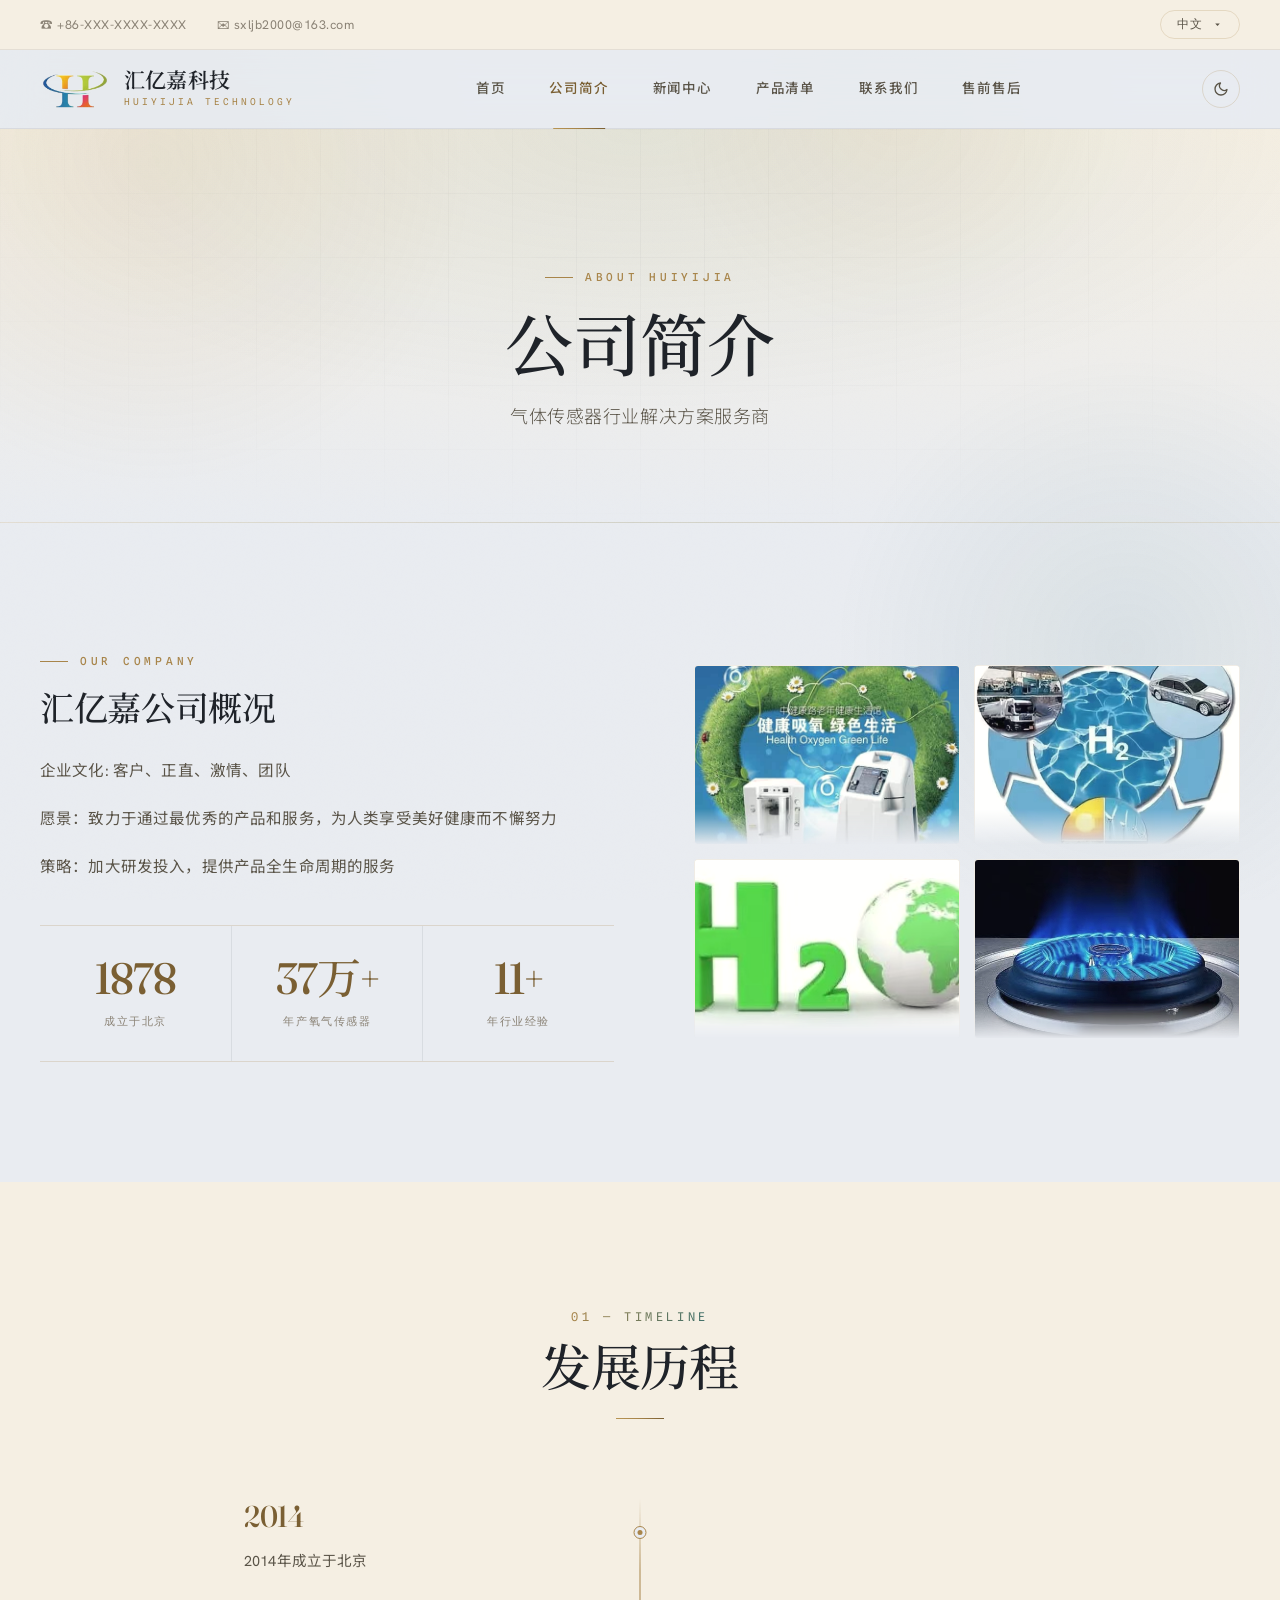
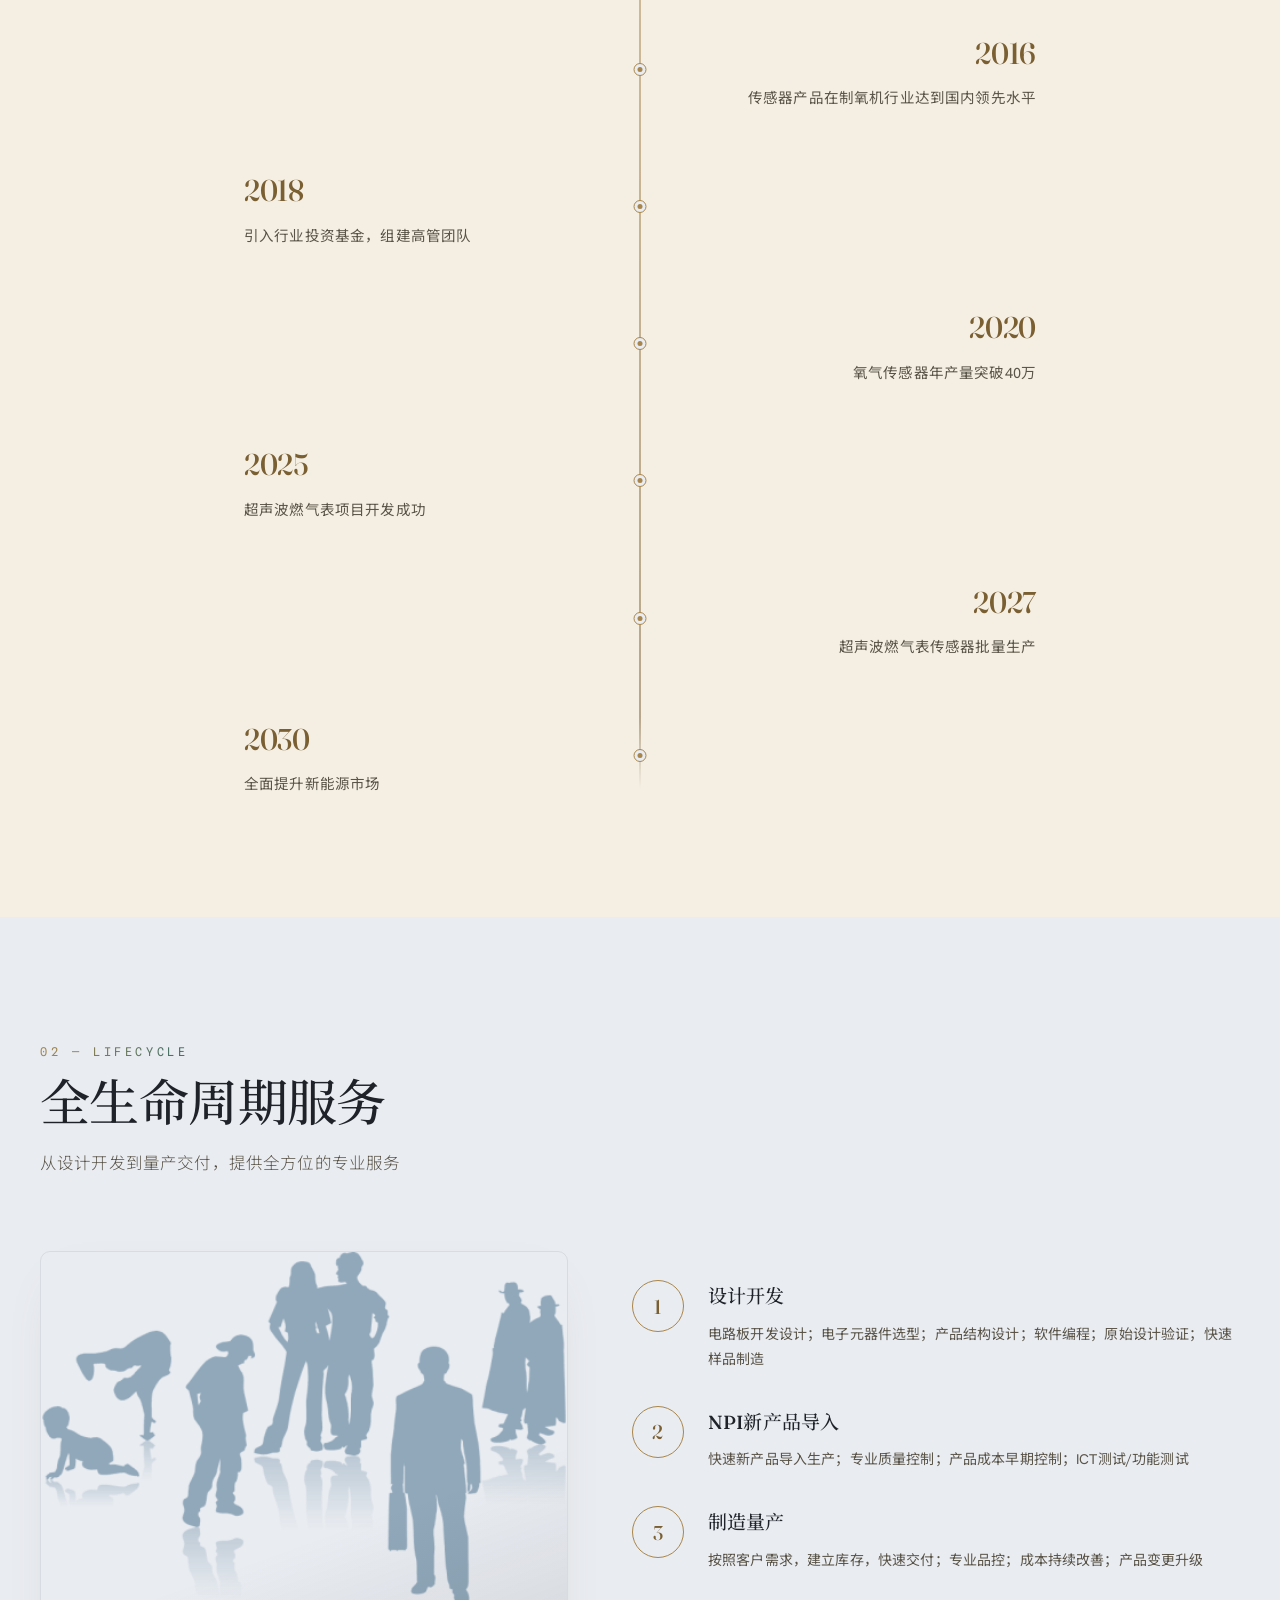
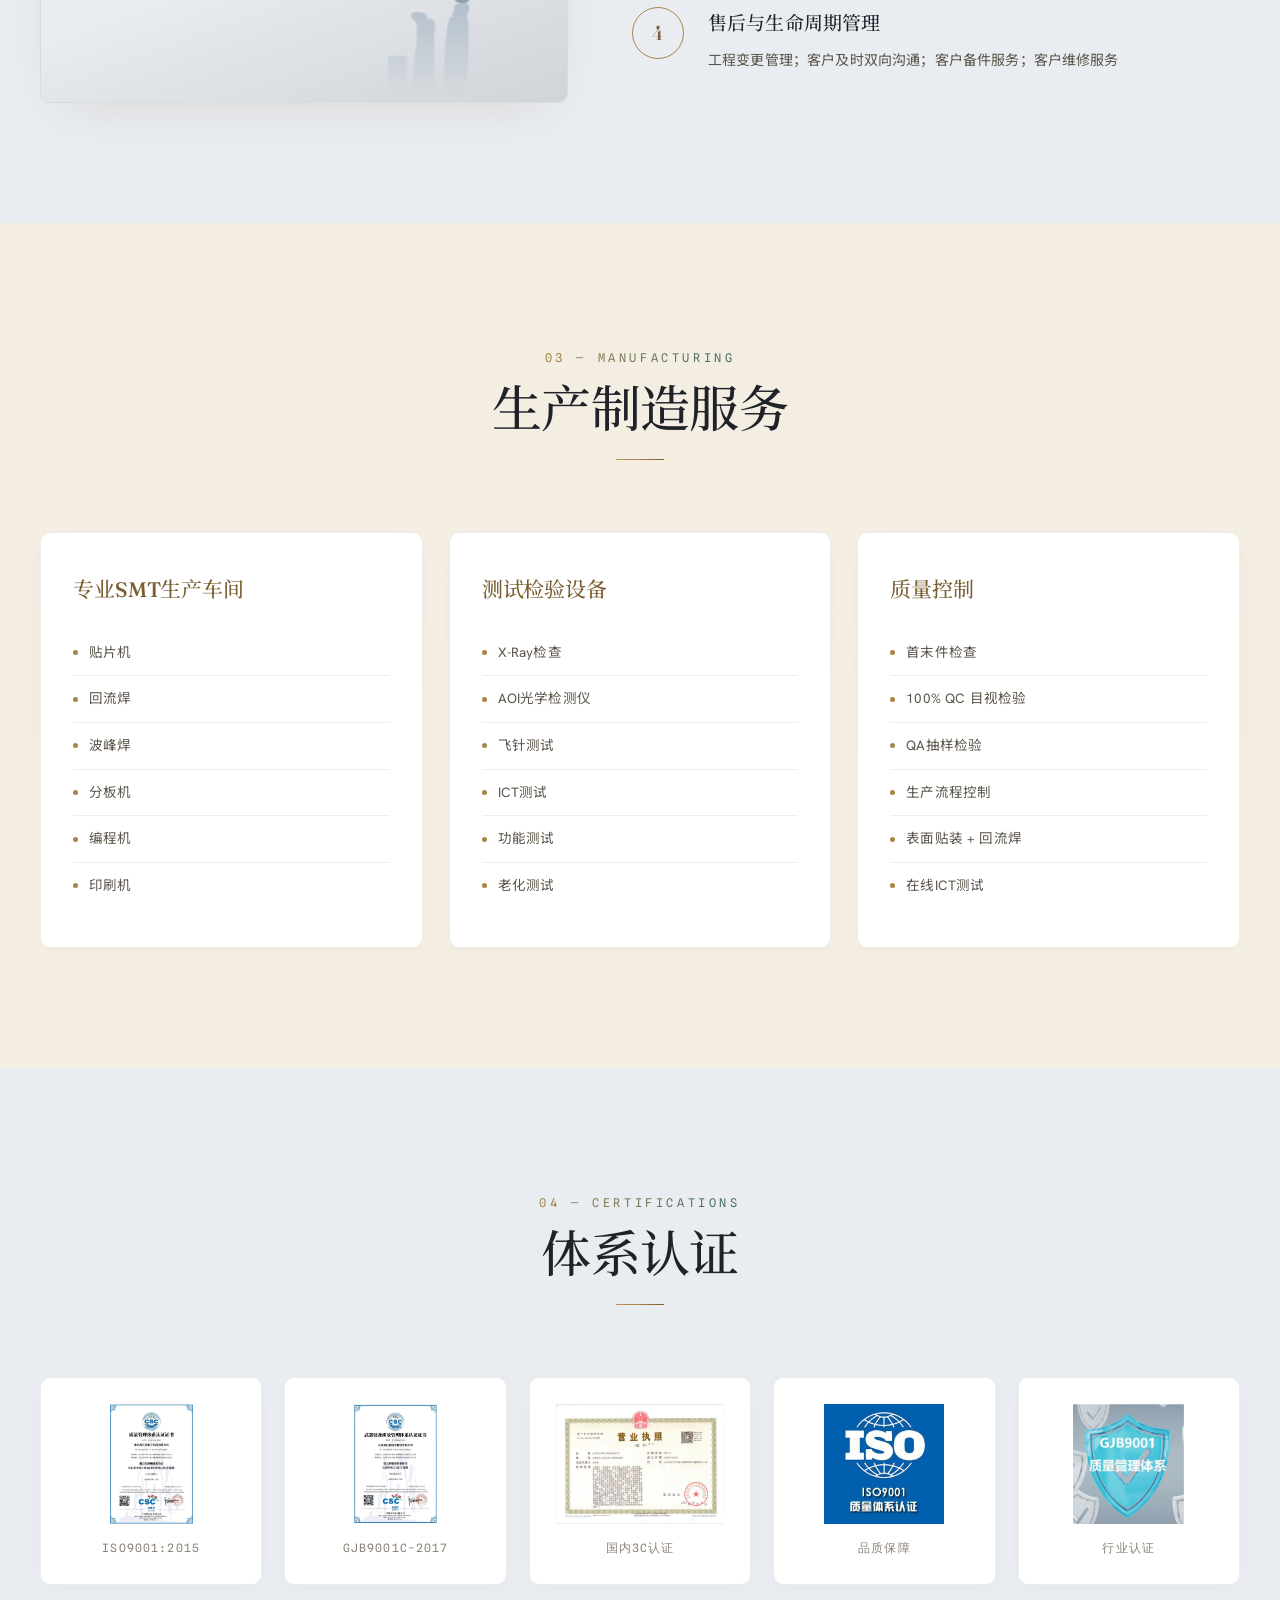
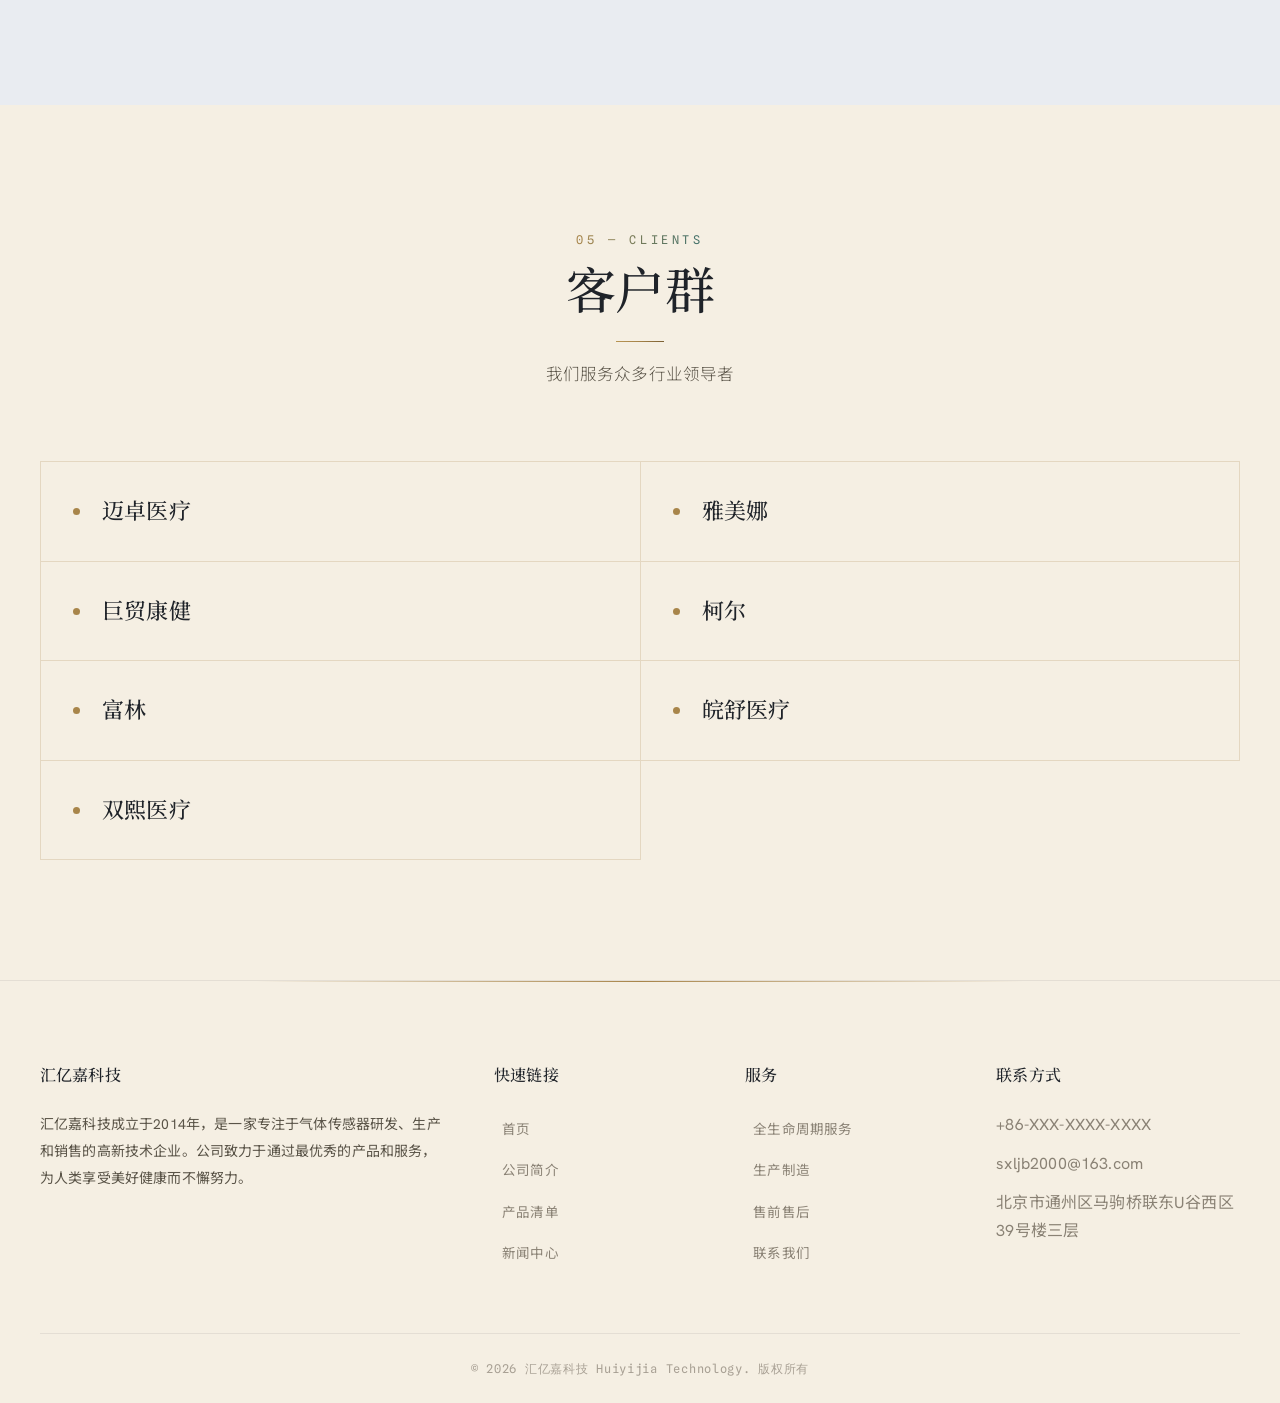
==== commit 4ee6216f: "Add premium animation effects from React Bits, Aceternity UI, Uiverse.io" ====
--- a/about.html
+++ b/about.html
@@ -69,9 +69,9 @@
         <p data-i18n="about_p2">愿景：致力于通过最优秀的产品和服务，为人类享受美好健康而不懈努力</p>
         <p data-i18n="about_p3">策略：加大研发投入，提供产品全生命周期的服务</p>
         <div class="about-stats">
-          <div class="stat-item"><div class="stat-num">2014</div><div class="stat-label" data-i18n="stat_founded">成立于北京</div></div>
-          <div class="stat-item"><div class="stat-num">40万+</div><div class="stat-label" data-i18n="stat_output">年产氧气传感器</div></div>
-          <div class="stat-item"><div class="stat-num">12+</div><div class="stat-label" data-i18n="stat_years">年行业经验</div></div>
+          <div class="stat-item"><div class="stat-num" data-count="2014">0</div><div class="stat-label" data-i18n="stat_founded">成立于北京</div></div>
+          <div class="stat-item"><div class="stat-num" data-count="40" data-suffix="万+">0</div><div class="stat-label" data-i18n="stat_output">年产氧气传感器</div></div>
+          <div class="stat-item"><div class="stat-num" data-count="12" data-suffix="+">0</div><div class="stat-label" data-i18n="stat_years">年行业经验</div></div>
         </div>
       </div>
       <div class="about-images fade-up">
@@ -86,10 +86,11 @@
 <section class="section section-alt">
   <div class="container">
     <div class="section-header center fade-up">
-      <span class="section-index">01 — TIMELINE</span>
+      <span class="section-index gradient-text">01 — TIMELINE</span>
       <h2 data-i18n="timeline_title">发展历程</h2>
     </div>
-    <div class="timeline">
+    <div class="timeline tracing-beam-wrapper">
+      <svg class="tracing-beam-svg"><path class="tracing-beam-path" d="M 0.5 0 L 0.5 800" /></svg>
       <div class="timeline-item fade-up"><div class="timeline-dot"></div><div class="timeline-content"><div class="timeline-year">2014</div><div class="timeline-text" data-i18n="tl_2014">2014年成立于北京</div></div></div>
       <div class="timeline-item fade-up"><div class="timeline-dot"></div><div class="timeline-content"><div class="timeline-year">2016</div><div class="timeline-text" data-i18n="tl_2016">传感器产品在制氧机行业达到国内领先水平</div></div></div>
       <div class="timeline-item fade-up"><div class="timeline-dot"></div><div class="timeline-content"><div class="timeline-year">2018</div><div class="timeline-text" data-i18n="tl_2018">引入行业投资基金，组建高管团队</div></div></div>
@@ -103,7 +104,7 @@
 <section class="section">
   <div class="container">
     <div class="section-header fade-up">
-      <span class="section-index">02 — LIFECYCLE</span>
+      <span class="section-index gradient-text">02 — LIFECYCLE</span>
       <h2 data-i18n="lifecycle_title">全生命周期服务</h2>
       <p data-i18n="lifecycle_subtitle">从设计开发到量产交付，提供全方位的专业服务</p>
     </div>
@@ -121,46 +122,46 @@
 <section class="section section-dark">
   <div class="container">
     <div class="section-header center fade-up">
-      <span class="section-index">03 — MANUFACTURING</span>
+      <span class="section-index gradient-text">03 — MANUFACTURING</span>
       <h2 data-i18n="mfg_title">生产制造服务</h2>
     </div>
     <div class="mfg-grid">
-      <div class="mfg-card fade-up"><h3 data-i18n="mfg1_title">专业SMT生产车间</h3><ul><li data-i18n="mfg1_1">贴片机</li><li data-i18n="mfg1_2">回流焊</li><li data-i18n="mfg1_3">波峰焊</li><li data-i18n="mfg1_4">分板机</li><li data-i18n="mfg1_5">编程机</li><li data-i18n="mfg1_6">印刷机</li></ul></div>
-      <div class="mfg-card fade-up"><h3 data-i18n="mfg2_title">测试检验设备</h3><ul><li data-i18n="mfg2_1">X-Ray检查</li><li data-i18n="mfg2_2">AOI光学检测仪</li><li data-i18n="mfg2_3">飞针测试</li><li data-i18n="mfg2_4">ICT测试</li><li data-i18n="mfg2_5">功能测试</li><li data-i18n="mfg2_6">老化测试</li></ul></div>
-      <div class="mfg-card fade-up"><h3 data-i18n="mfg3_title">质量控制</h3><ul><li data-i18n="mfg3_1">首末件检查</li><li data-i18n="mfg3_2">100% QC 目视检验</li><li data-i18n="mfg3_3">QA抽样检验</li><li data-i18n="mfg3_4">生产流程控制</li><li data-i18n="mfg3_5">表面贴装 + 回流焊</li><li data-i18n="mfg3_6">在线ICT测试</li></ul></div>
+      <div class="mfg-card fade-up card-spotlight glare-card"><h3 data-i18n="mfg1_title">专业SMT生产车间</h3><ul><li data-i18n="mfg1_1">贴片机</li><li data-i18n="mfg1_2">回流焊</li><li data-i18n="mfg1_3">波峰焊</li><li data-i18n="mfg1_4">分板机</li><li data-i18n="mfg1_5">编程机</li><li data-i18n="mfg1_6">印刷机</li></ul></div>
+      <div class="mfg-card fade-up card-spotlight glare-card"><h3 data-i18n="mfg2_title">测试检验设备</h3><ul><li data-i18n="mfg2_1">X-Ray检查</li><li data-i18n="mfg2_2">AOI光学检测仪</li><li data-i18n="mfg2_3">飞针测试</li><li data-i18n="mfg2_4">ICT测试</li><li data-i18n="mfg2_5">功能测试</li><li data-i18n="mfg2_6">老化测试</li></ul></div>
+      <div class="mfg-card fade-up card-spotlight glare-card"><h3 data-i18n="mfg3_title">质量控制</h3><ul><li data-i18n="mfg3_1">首末件检查</li><li data-i18n="mfg3_2">100% QC 目视检验</li><li data-i18n="mfg3_3">QA抽样检验</li><li data-i18n="mfg3_4">生产流程控制</li><li data-i18n="mfg3_5">表面贴装 + 回流焊</li><li data-i18n="mfg3_6">在线ICT测试</li></ul></div>
     </div>
   </div>
 </section>
 <section class="section">
   <div class="container">
     <div class="section-header center fade-up">
-      <span class="section-index">04 — CERTIFICATIONS</span>
+      <span class="section-index gradient-text">04 — CERTIFICATIONS</span>
       <h2 data-i18n="cert_title">体系认证</h2>
     </div>
     <div class="certs-grid">
-      <div class="cert-card fade-up"><img src="images/cert-1.png" alt=""><p>ISO9001:2015</p></div>
-      <div class="cert-card fade-up"><img src="images/cert-2.png" alt=""><p>GJB9001C-2017</p></div>
-      <div class="cert-card fade-up"><img src="images/cert-3.png" alt=""><p data-i18n="cert_3c">国内3C认证</p></div>
-      <div class="cert-card fade-up"><img src="images/cert-4.png" alt=""><p data-i18n="cert_other1">品质保障</p></div>
-      <div class="cert-card fade-up"><img src="images/cert-5.png" alt=""><p data-i18n="cert_other2">行业认证</p></div>
+      <div class="cert-card fade-up card-spotlight glare-card"><img src="images/cert-1.png" alt=""><p>ISO9001:2015</p></div>
+      <div class="cert-card fade-up card-spotlight glare-card"><img src="images/cert-2.png" alt=""><p>GJB9001C-2017</p></div>
+      <div class="cert-card fade-up card-spotlight glare-card"><img src="images/cert-3.png" alt=""><p data-i18n="cert_3c">国内3C认证</p></div>
+      <div class="cert-card fade-up card-spotlight glare-card"><img src="images/cert-4.png" alt=""><p data-i18n="cert_other1">品质保障</p></div>
+      <div class="cert-card fade-up card-spotlight glare-card"><img src="images/cert-5.png" alt=""><p data-i18n="cert_other2">行业认证</p></div>
     </div>
   </div>
 </section>
 <section class="section section-alt">
   <div class="container">
     <div class="section-header center fade-up">
-      <span class="section-index">05 — CLIENTS</span>
+      <span class="section-index gradient-text">05 — CLIENTS</span>
       <h2 data-i18n="clients_title">客户群</h2>
       <p data-i18n="clients_subtitle">我们服务众多行业领导者</p>
     </div>
     <div class="clients-grid">
-      <div class="client-card fade-up"><span class="client-dot"></span><span class="client-name" data-i18n="client1">迈卓医疗</span></div>
-      <div class="client-card fade-up"><span class="client-dot"></span><span class="client-name" data-i18n="client2">雅美娜</span></div>
-      <div class="client-card fade-up"><span class="client-dot"></span><span class="client-name" data-i18n="client3">巨贸康健</span></div>
-      <div class="client-card fade-up"><span class="client-dot"></span><span class="client-name" data-i18n="client4">柯尔</span></div>
-      <div class="client-card fade-up"><span class="client-dot"></span><span class="client-name" data-i18n="client5">富林</span></div>
-      <div class="client-card fade-up"><span class="client-dot"></span><span class="client-name" data-i18n="client6">皖舒医疗</span></div>
-      <div class="client-card fade-up"><span class="client-dot"></span><span class="client-name" data-i18n="client7">双熙医疗</span></div>
+      <div class="client-card fade-up card-spotlight glare-card"><span class="client-dot"></span><span class="client-name" data-i18n="client1">迈卓医疗</span></div>
+      <div class="client-card fade-up card-spotlight glare-card"><span class="client-dot"></span><span class="client-name" data-i18n="client2">雅美娜</span></div>
+      <div class="client-card fade-up card-spotlight glare-card"><span class="client-dot"></span><span class="client-name" data-i18n="client3">巨贸康健</span></div>
+      <div class="client-card fade-up card-spotlight glare-card"><span class="client-dot"></span><span class="client-name" data-i18n="client4">柯尔</span></div>
+      <div class="client-card fade-up card-spotlight glare-card"><span class="client-dot"></span><span class="client-name" data-i18n="client5">富林</span></div>
+      <div class="client-card fade-up card-spotlight glare-card"><span class="client-dot"></span><span class="client-name" data-i18n="client6">皖舒医疗</span></div>
+      <div class="client-card fade-up card-spotlight glare-card"><span class="client-dot"></span><span class="client-name" data-i18n="client7">双熙医疗</span></div>
     </div>
   </div>
 </section>
@@ -178,6 +179,7 @@
 </footer>
 <div class="scroll-top" id="scrollTop" onclick="window.scrollTo({top:0,behavior:'smooth'})">&#8593;</div>
 <script src="theme.js"></script>
+<script src="effects.js"></script>
 <script src="i18n.js"></script>
 </body>
 </html>
--- a/style.css
+++ b/style.css
@@ -715,3 +715,238 @@
   .page-banner{padding:100px 0 70px}
   .logo-img{height:40px}
 }
+
+/* ============================================================
+   PREMIUM EFFECTS — React Bits · Aceternity UI · Uiverse.io
+   ============================================================ */
+
+/* — 1. SPOTLIGHT (Aceternity UI) — Hero radial glow — */
+.hero-spotlight{
+  position:absolute;top:50%;left:50%;transform:translate(-72%,-62%) scale(.5);
+  width:140vw;height:140vw;max-width:900px;max-height:900px;
+  opacity:0;pointer-events:none;z-index:1;
+  background:radial-gradient(circle,rgba(168,133,74,.18),transparent 60%);
+  animation:spotlight-in 2.2s var(--ease-out) .3s forwards;
+}
+[data-theme="dark"] .hero-spotlight{
+  background:radial-gradient(circle,rgba(201,163,94,.14),transparent 60%);
+}
+@keyframes spotlight-in{
+  0%{opacity:0;transform:translate(-72%,-62%) scale(.5)}
+  100%{opacity:1;transform:translate(-50%,-40%) scale(1)}
+}
+
+/* — 2. BACKGROUND BEAMS (Aceternity UI) — SVG animated light paths — */
+.beams-svg{
+  position:absolute;inset:0;width:100%;height:100%;
+  pointer-events:none;z-index:1;opacity:.5;
+}
+.beam-path{
+  fill:none;stroke-width:1.5;stroke-linecap:round;
+  stroke:var(--bronze);opacity:0;
+  animation:beam-draw 3s var(--ease-out) forwards,beam-pulse 4s ease-in-out 3s infinite;
+}
+[data-theme="dark"] .beam-path{stroke:var(--bronze-bright)}
+@keyframes beam-draw{
+  0%{opacity:0;stroke-dashoffset:1000;stroke-dasharray:1000}
+  100%{opacity:.4;stroke-dashoffset:0;stroke-dasharray:1000}
+}
+@keyframes beam-pulse{
+  0%,100%{opacity:.2}
+  50%{opacity:.5}
+}
+
+/* — 3. SHINY TEXT (React Bits) — Moving shine sweep — */
+.shiny-text{
+  background:linear-gradient(110deg,#f6f2ea 35%,rgba(255,255,255,.9) 50%,#f6f2ea 65%);
+  background-size:200% 100%;
+  -webkit-background-clip:text;background-clip:text;
+  -webkit-text-fill-color:transparent;color:transparent;
+  animation:shine 4s linear infinite;
+}
+[data-theme="dark"] .shiny-text{
+  background:linear-gradient(110deg,#ebe7df 35%,rgba(255,255,255,.7) 50%,#ebe7df 65%);
+  background-size:200% 100%;
+  -webkit-background-clip:text;background-clip:text;
+  -webkit-text-fill-color:transparent;color:transparent;
+  animation:shine 4s linear infinite;
+}
+@keyframes shine{
+  0%{background-position:200% 0}
+  100%{background-position:-200% 0}
+}
+
+/* — 4. GRADIENT TEXT (React Bits) — Animated flowing gradient — */
+.gradient-text{
+  background:linear-gradient(90deg,var(--bronze),var(--teal),var(--bronze-bright),var(--bronze));
+  background-size:300% 100%;
+  -webkit-background-clip:text;background-clip:text;
+  -webkit-text-fill-color:transparent;color:transparent;
+  animation:gradient-flow 5s linear infinite;
+}
+[data-theme="dark"] .gradient-text{
+  background:linear-gradient(90deg,var(--bronze-bright),var(--teal),var(--bronze),var(--bronze-bright));
+  background-size:300% 100%;
+  -webkit-background-clip:text;background-clip:text;
+  -webkit-text-fill-color:transparent;color:transparent;
+  animation:gradient-flow 5s linear infinite;
+}
+@keyframes gradient-flow{
+  0%{background-position:0% 0}
+  100%{background-position:300% 0}
+}
+
+/* — 5. MOVING BORDER (Aceternity UI) — Animated conic gradient border — */
+.border-beam{
+  position:relative;overflow:hidden;
+}
+.border-beam::before{
+  content:"";position:absolute;inset:0;border-radius:inherit;padding:1.5px;
+  background:conic-gradient(from var(--beam-angle,0deg),transparent 0%,var(--bronze-bright) 15%,transparent 30%,transparent 50%,var(--bronze) 65%,transparent 80%);
+  -webkit-mask:linear-gradient(#000 0 0) content-box,linear-gradient(#000 0 0);
+  -webkit-mask-composite:xor;mask-composite:exclude;
+  animation:beam-rotate 3s linear infinite;
+  pointer-events:none;z-index:1;
+}
+[data-theme="dark"] .border-beam::before{
+  background:conic-gradient(from var(--beam-angle,0deg),transparent 0%,var(--bronze-bright) 15%,transparent 30%,transparent 50%,var(--bronze) 65%,transparent 80%);
+}
+@property --beam-angle{
+  syntax:"<angle>";initial value:0deg;inherits:false;
+}
+@keyframes beam-rotate{
+  0%{--beam-angle:0deg}
+  100%{--beam-angle:360deg}
+}
+
+/* Fallback for browsers without @property */
+@supports not (background:conic-gradient(from 0deg,red,blue)){
+  .border-beam::before{
+    animation:beam-rotate-fallback 3s linear infinite;
+  }
+  @keyframes beam-rotate-fallback{
+    0%{transform:rotate(0deg)}
+    100%{transform:rotate(360deg)}
+  }
+}
+
+/* — 6. CARD SPOTLIGHT (Aceternity UI) — Mouse-following radial glow — */
+.card-spotlight{position:relative;overflow:hidden}
+.card-spotlight::after{
+  content:"";position:absolute;inset:0;border-radius:inherit;
+  background:radial-gradient(circle 200px at var(--mx,50%) var(--my,50%),var(--bronze-glow),transparent 70%);
+  opacity:0;transition:opacity .4s var(--ease);pointer-events:none;z-index:0;
+}
+[data-theme="dark"] .card-spotlight::after{
+  background:radial-gradient(circle 200px at var(--mx,50%) var(--my,50%),rgba(201,163,94,.08),transparent 70%);
+}
+.card-spotlight:hover::after{opacity:1}
+.card-spotlight>*{position:relative;z-index:1}
+
+/* — 7. GLARE CARD (Aceternity UI) — Cursor-following sheen — */
+.glare-card{position:relative;overflow:hidden}
+.glare-card::before{
+  content:"";position:absolute;inset:0;border-radius:inherit;
+  background:linear-gradient(var(--glare-angle,115deg),transparent 30%,rgba(255,255,255,.08) 45%,rgba(255,255,255,.12) 50%,rgba(255,255,255,.08) 55%,transparent 70%);
+  opacity:0;transition:opacity .5s var(--ease);pointer-events:none;z-index:2;
+}
+[data-theme="dark"] .glare-card::before{
+  background:linear-gradient(var(--glare-angle,115deg),transparent 30%,rgba(255,255,255,.04) 45%,rgba(255,255,255,.07) 50%,rgba(255,255,255,.04) 55%,transparent 70%);
+}
+.glare-card:hover::before{opacity:1;animation:glare-sweep .9s var(--ease-out) forwards}
+@keyframes glare-sweep{
+  0%{transform:translateX(-100%)}
+  100%{transform:translateX(100%)}
+}
+
+/* — 8. TEXT GENERATE EFFECT (Aceternity UI) — Word-by-word blur reveal — */
+.text-generate .gen-word{
+  display:inline-block;opacity:0;filter:blur(8px);transform:translateY(8px);
+  transition:opacity .5s var(--ease-out),filter .5s var(--ease-out),transform .5s var(--ease-out);
+}
+.text-generate.gen-visible .gen-word{
+  opacity:1;filter:blur(0);transform:translateY(0);
+}
+
+/* — 9. TRACING BEAM (Aceternity UI) — Scroll-drawn SVG path — */
+.tracing-beam-wrapper{position:relative}
+.tracing-beam-svg{
+  position:absolute;left:50%;top:0;bottom:0;width:1px;height:100%;
+  transform:translateX(-.5px);pointer-events:none;z-index:0;overflow:visible;
+}
+.tracing-beam-path{
+  fill:none;stroke:var(--bronze);stroke-width:2;stroke-linecap:round;
+  filter:drop-shadow(0 0 4px var(--bronze-glow));
+}
+[data-theme="dark"] .tracing-beam-path{
+  stroke:var(--bronze-bright);
+  filter:drop-shadow(0 0 6px rgba(201,163,94,.3));
+}
+
+/* — 10. Count Up — styling for animated numbers — */
+.stat-num.counting{font-variant-numeric:tabular-nums}
+
+/* — 11. MAGNETIC BUTTON — subtle pull toward cursor — */
+.magnetic{transition:transform .25s var(--ease-out);will-change:transform}
+
+/* — 12. TILT CARD — 3D perspective tilt on hover — */
+.tilt-card{
+  transform-style:preserve-3d;transition:transform .15s var(--ease-out);
+  will-change:transform;
+}
+.tilt-card .tilt-inner{transform:translateZ(30px)}
+
+/* — 13. RIPPLE BUTTON (Uiverse) — Material ripple on click — */
+.ripple-btn{position:relative;overflow:hidden}
+.ripple-span{
+  position:absolute;border-radius:50%;background:rgba(255,255,255,.4);
+  transform:scale(0);animation:ripple .6s var(--ease-out);pointer-events:none;
+}
+[data-theme="dark"] .ripple-span{background:rgba(255,255,255,.15)}
+@keyframes ripple{
+  to{transform:scale(4);opacity:0}
+}
+
+/* — 14. FLOATING ANIMATION — gentle float for decorative elements — */
+.float-anim{animation:float 6s ease-in-out infinite}
+@keyframes float{
+  0%,100%{transform:translateY(0)}
+  50%{transform:translateY(-10px)}
+}
+
+/* — 15. PULSE GLOW — pulsing glow ring — */
+.pulse-glow{animation:pulse-glow 2.5s ease-in-out infinite}
+@keyframes pulse-glow{
+  0%,100%{box-shadow:0 0 0 0 var(--bronze-glow)}
+  50%{box-shadow:0 0 0 12px transparent}
+}
+
+/* — 16. SHIMMER LINE — sweeping shimmer bar — */
+.shimmer-line{
+  position:relative;overflow:hidden;
+}
+.shimmer-line::after{
+  content:"";position:absolute;inset:0;
+  background:linear-gradient(90deg,transparent,rgba(255,255,255,.15),transparent);
+  background-size:200% 100%;animation:shimmer 2.5s linear infinite;
+}
+@keyframes shimmer{
+  0%{background-position:200% 0}
+  100%{background-position:-200% 0}
+}
+
+/* — Responsive adjustments for effects — */
+@media(max-width:768px){
+  .hero-spotlight{width:180vw;height:180vw}
+  .beams-svg{opacity:.3}
+  .card-spotlight::after{display:none}
+  .glare-card::before{display:none}
+  .tracing-beam-svg{display:none}
+}
+@media(prefers-reduced-motion:reduce){
+  .shiny-text,.gradient-text,.shimmer-line::after,
+  .beam-path,.border-beam::before,.float-anim,.pulse-glow{
+    animation:none!important
+  }
+  .text-generate .gen-word{opacity:1!important;filter:none!important;transform:none!important}
+}
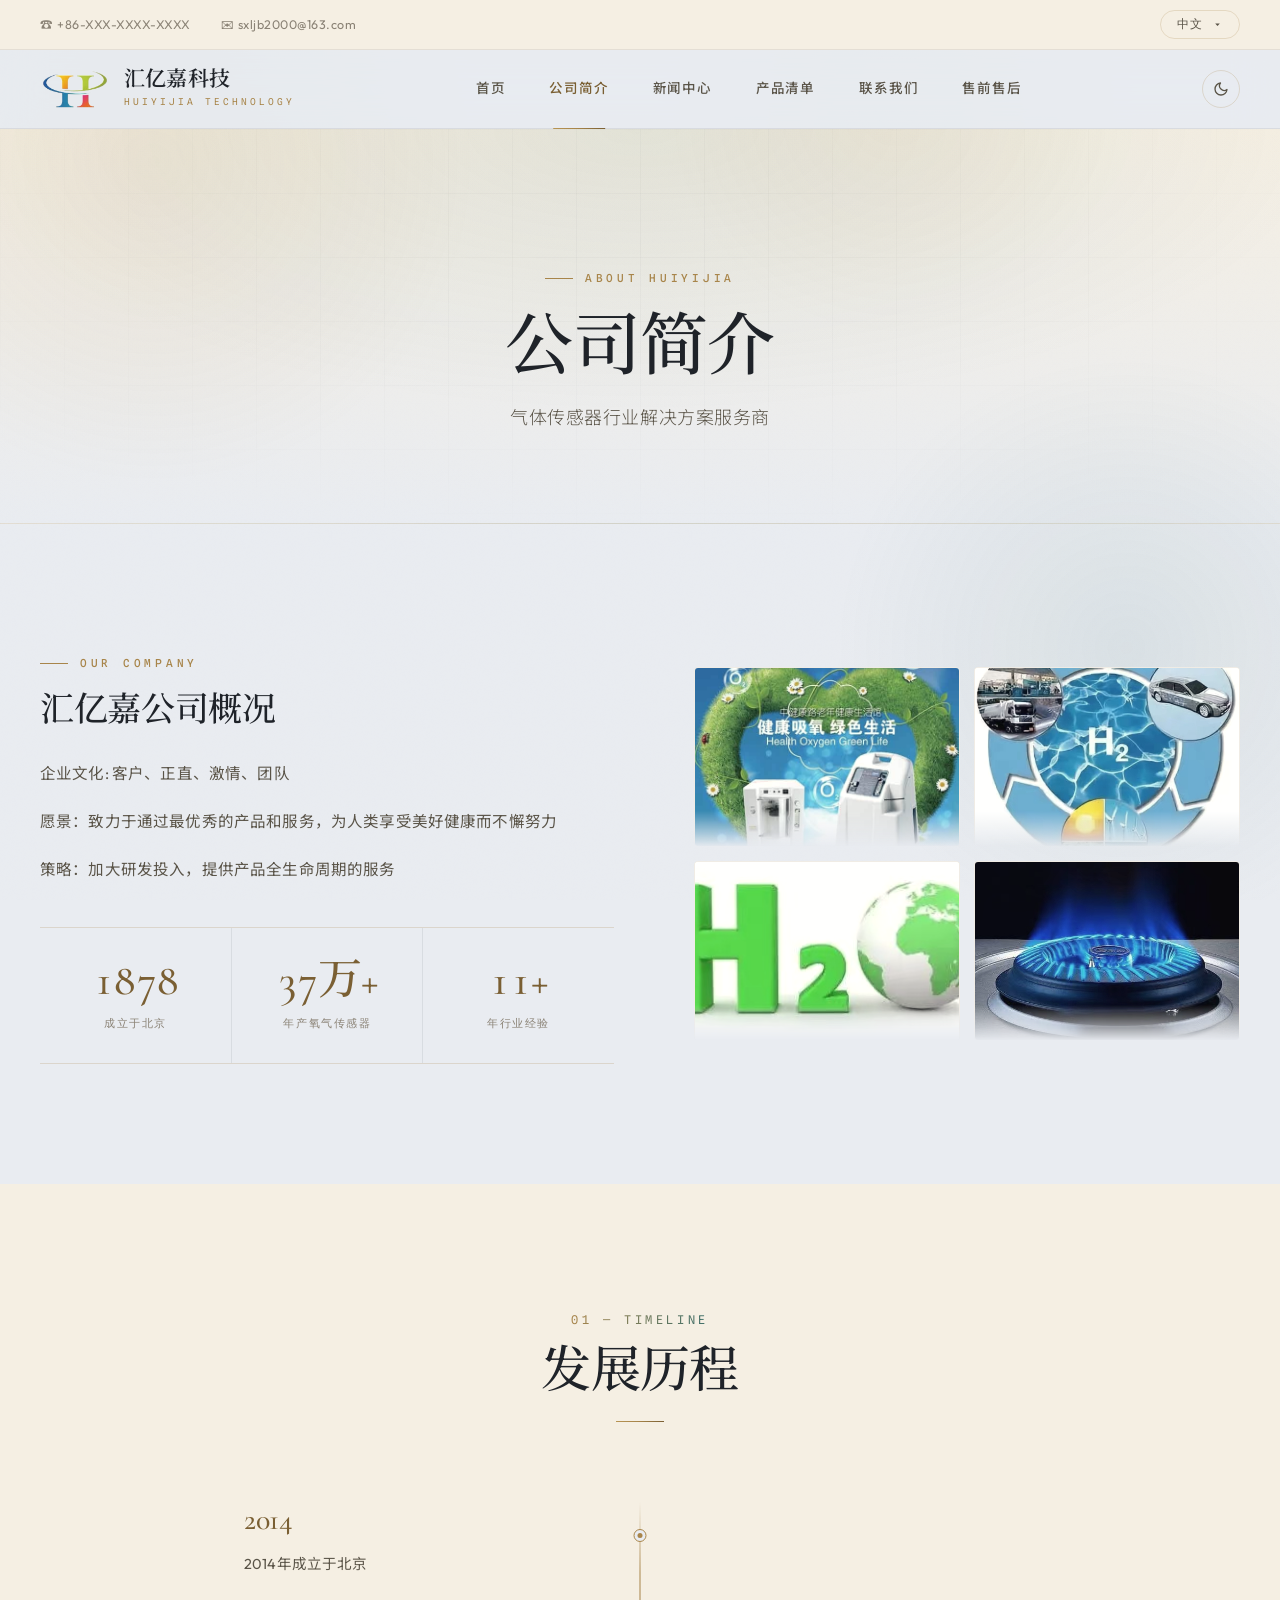
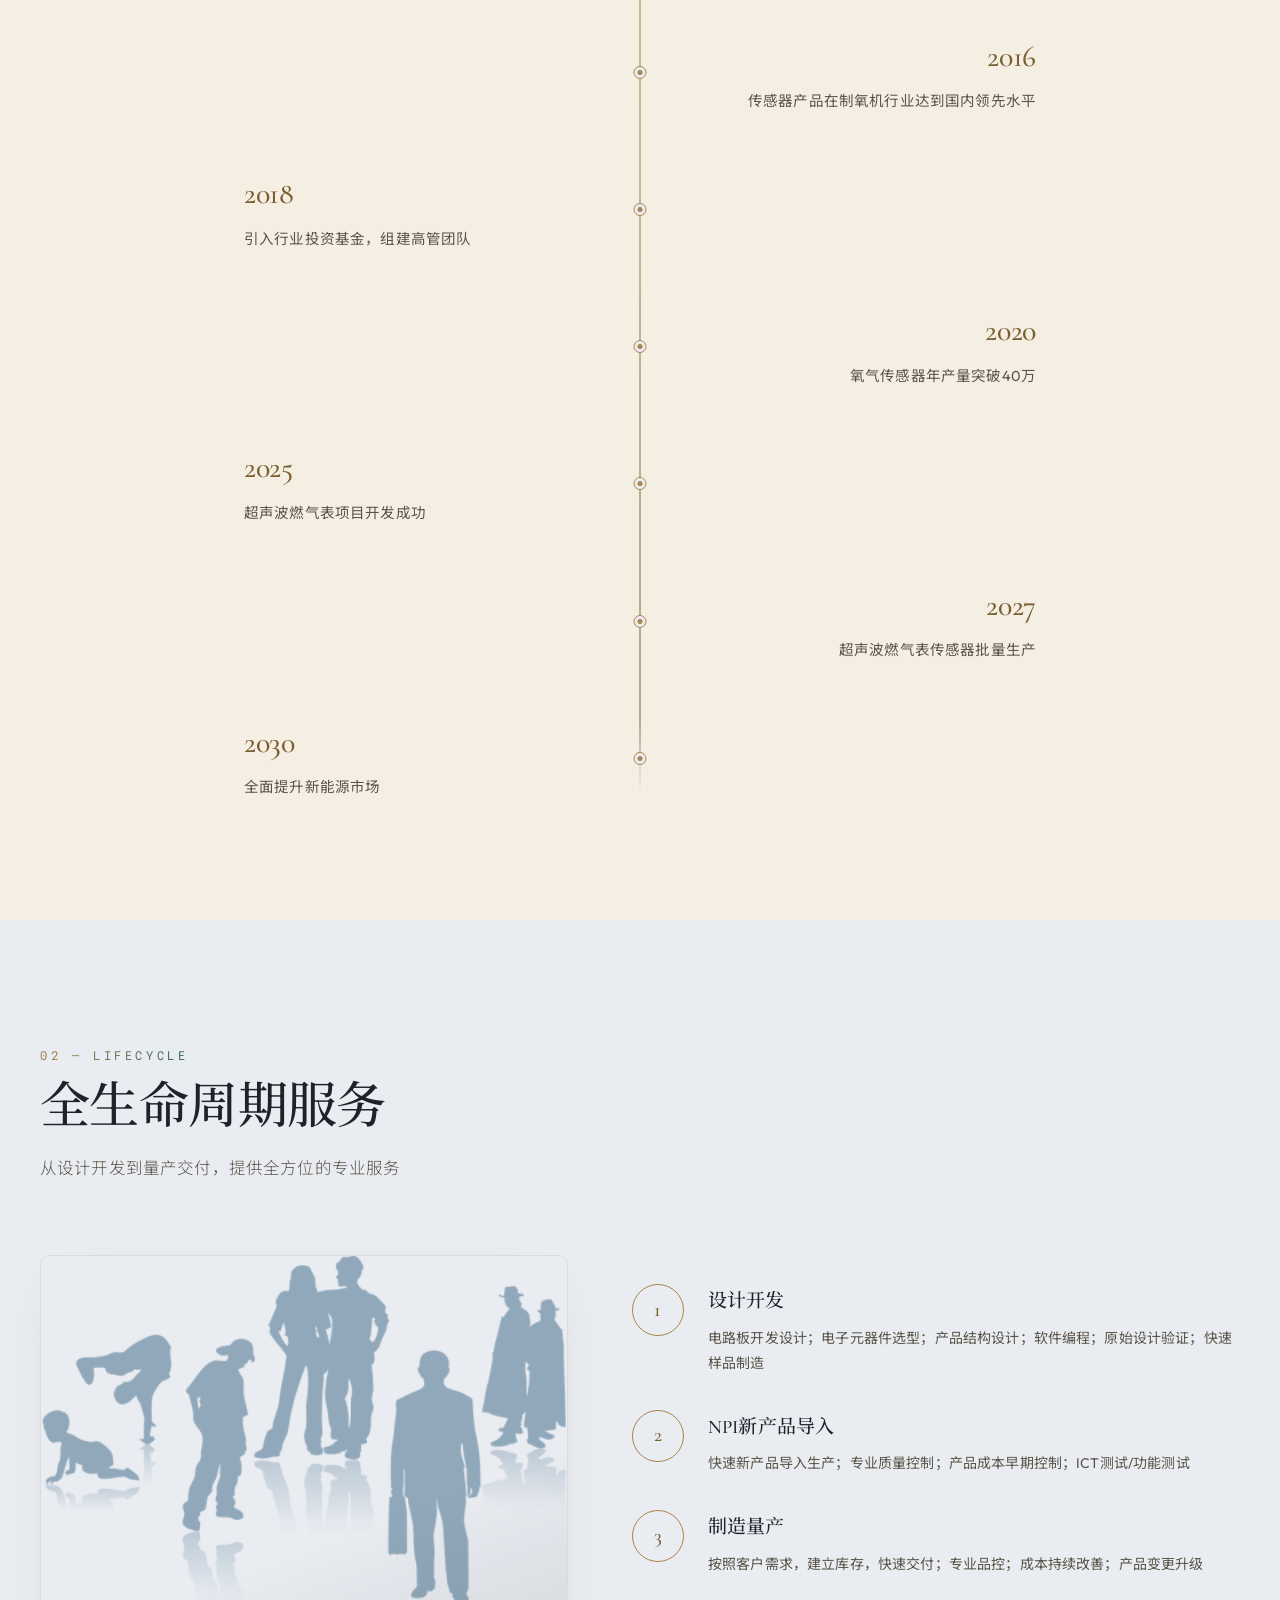
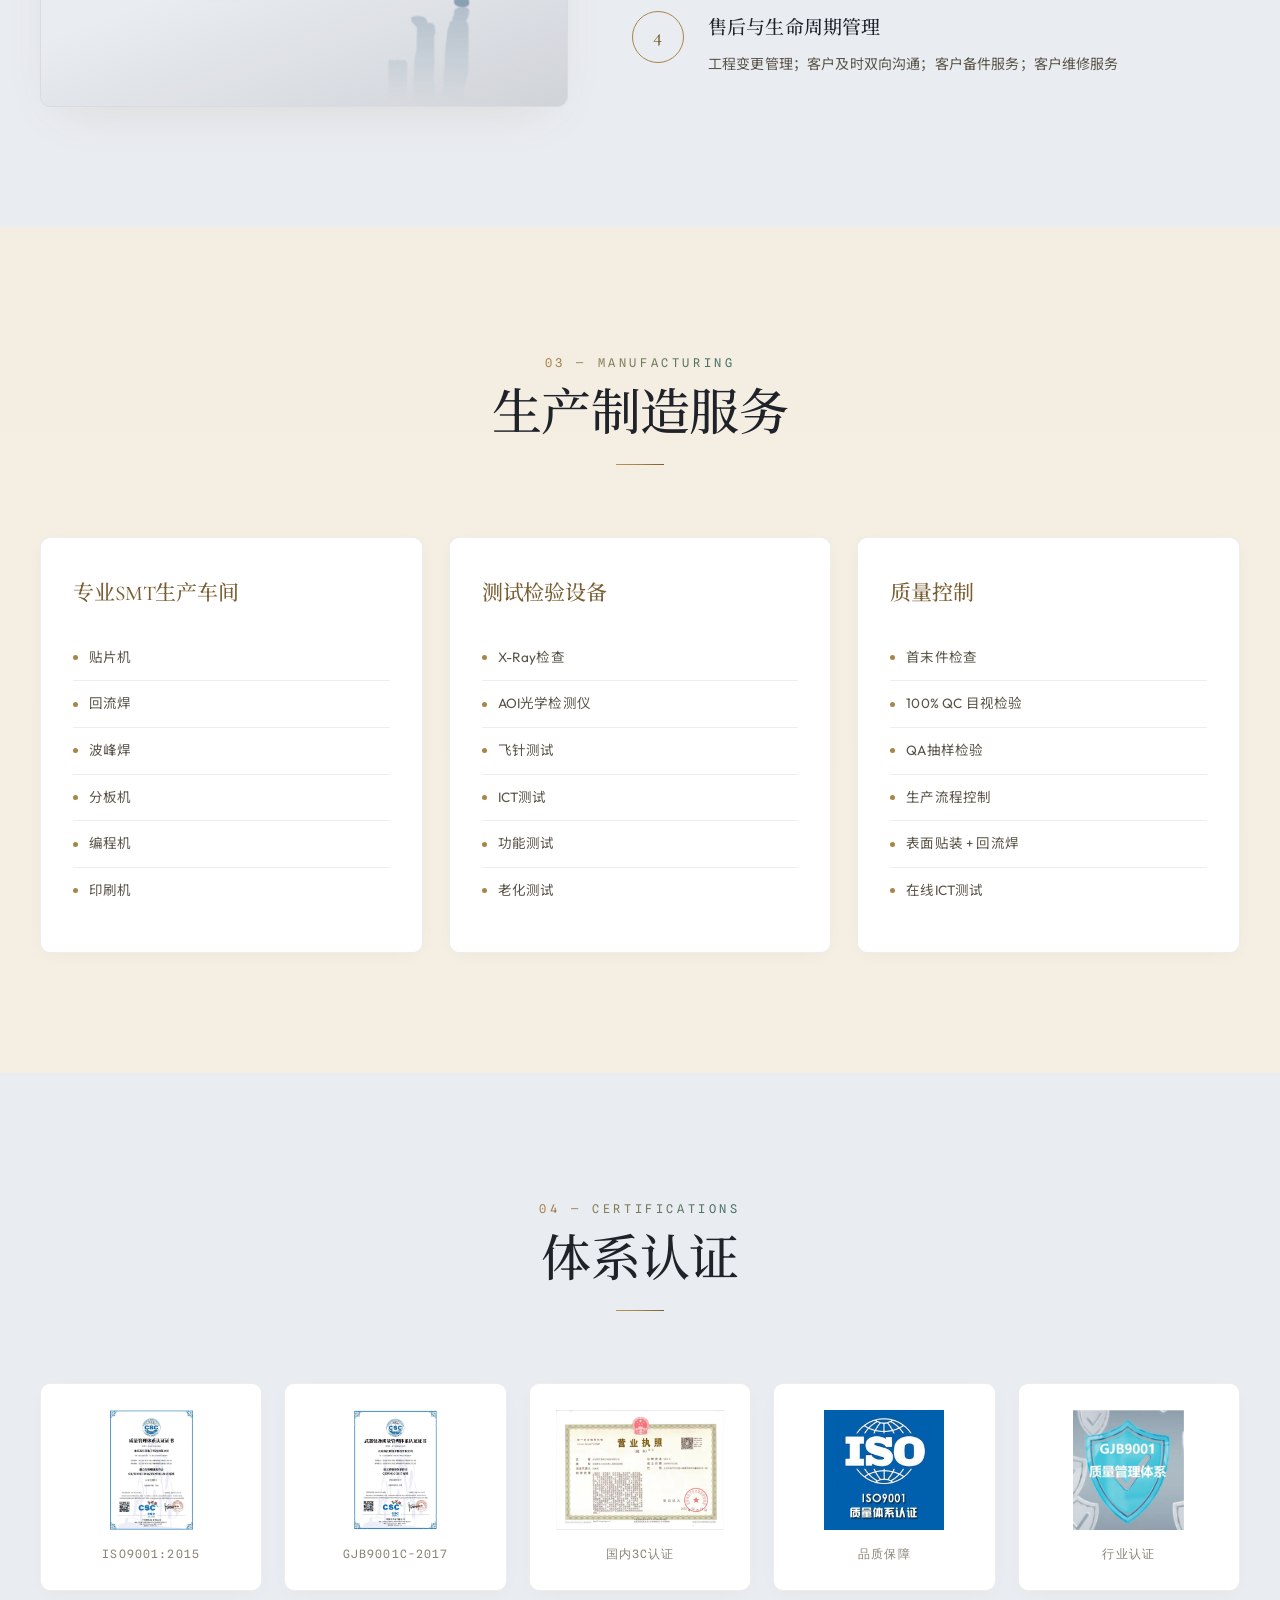
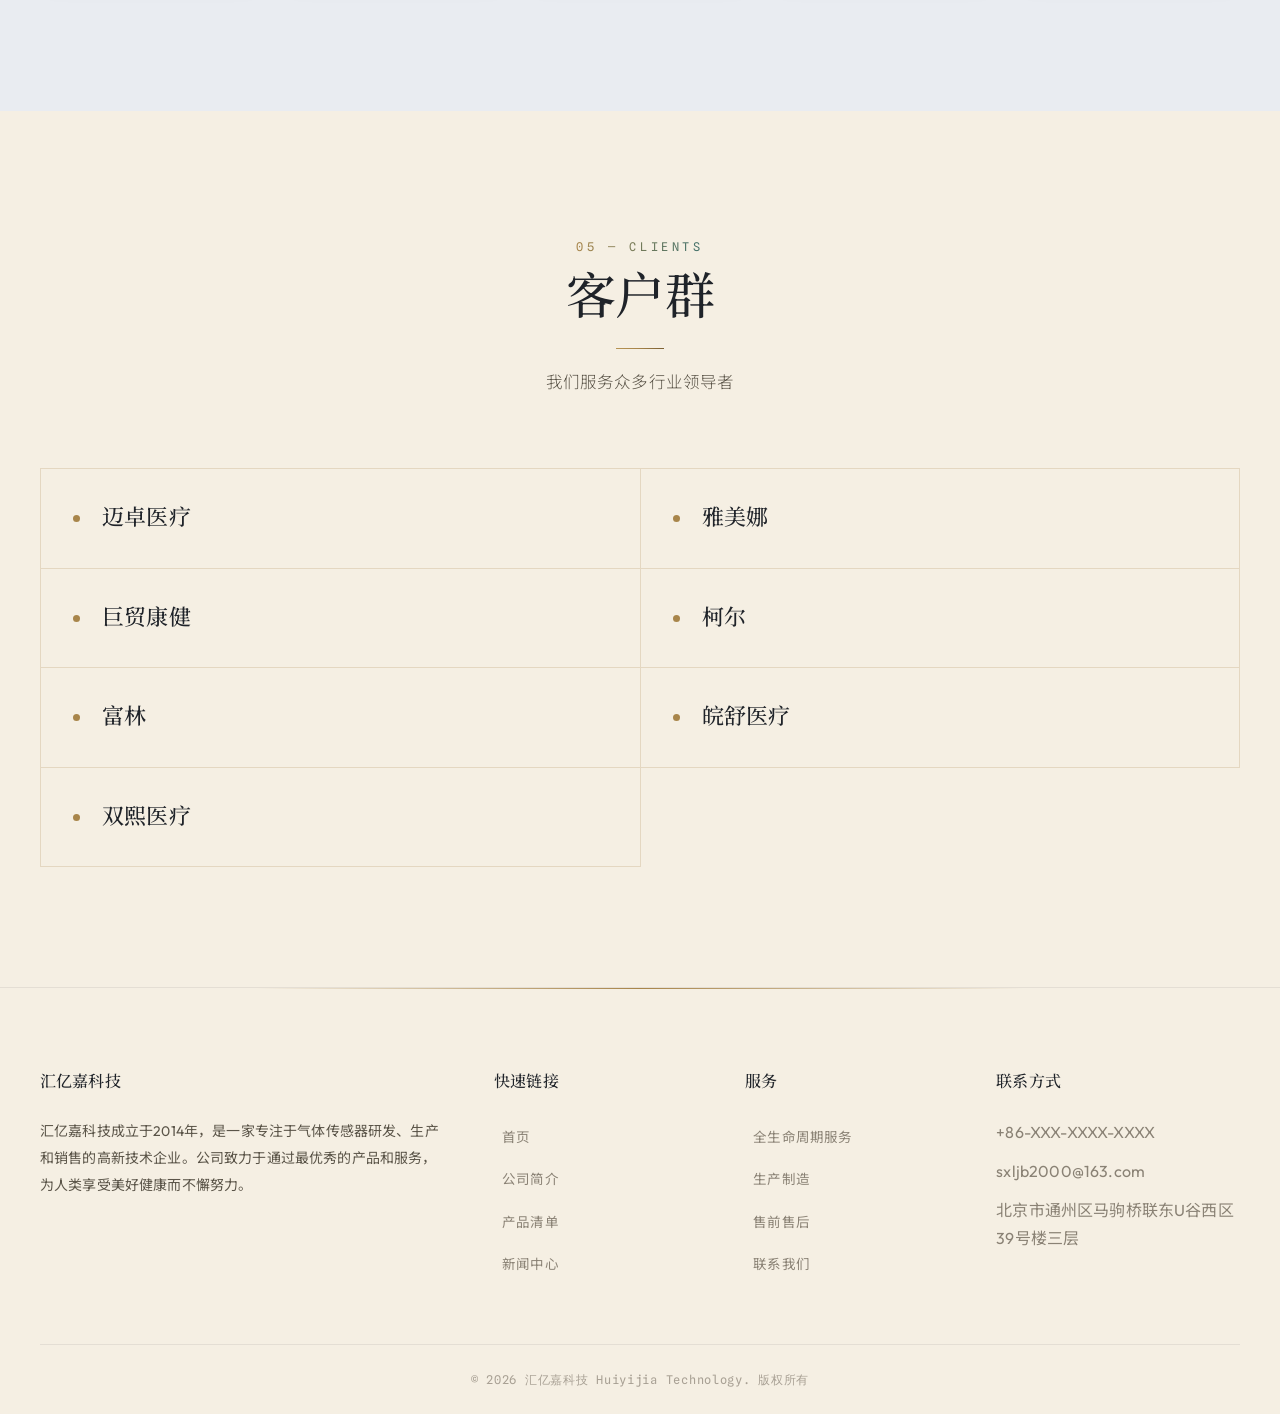
==== commit e04b9b71: "Fix lang dropdown z-index, dark mode hero title, change fonts to Cormorant Garamond/Outfit, rename p" ====
--- a/about.html
+++ b/about.html
@@ -8,7 +8,7 @@
 <meta name="description" content="汇亿嘉科技 — 成立于2014年，专注气体传感器研发制造，提供产品全生命周期服务。">
 <link rel="preconnect" href="https://fonts.googleapis.com">
 <link rel="preconnect" href="https://fonts.gstatic.com" crossorigin>
-<link href="https://fonts.googleapis.com/css2?family=Fraunces:ital,opsz,wght,SOFT@0,9..144,300..600,30..100;1,9..144,300..500,30..100&family=Hanken+Grotesk:wght@300;400;500;600;700&family=Spline+Sans+Mono:wght@400;500&family=Noto+Serif+SC:wght@400;500;600;700&family=Noto+Sans+SC:wght@300;400;500;600&display=swap" rel="stylesheet">
+<link href="https://fonts.googleapis.com/css2?family=Cormorant+Garamond:ital,wght@0,300;0,400;0,500;0,600;0,700;1,400;1,500&family=Outfit:wght@300;400;500;600;700&family=Spline+Sans+Mono:wght@400;500&family=Noto+Serif+SC:wght@400;500;600;700&family=Noto+Sans+SC:wght@300;400;500;600&display=swap" rel="stylesheet">
 <link rel="stylesheet" href="style.css">
 </head>
 <body>
--- a/style.css
+++ b/style.css
@@ -41,8 +41,8 @@
   --r:4px;
   --r-lg:10px;
 
-  --ff-display:"Fraunces","Noto Serif SC",Georgia,serif;
-  --ff-body:"Hanken Grotesk","Noto Sans SC",-apple-system,sans-serif;
+  --ff-display:"Cormorant Garamond","Noto Serif SC",Georgia,serif;
+  --ff-body:"Outfit","Noto Sans SC",-apple-system,sans-serif;
   --ff-mono:"Spline Sans Mono",ui-monospace,monospace;
 
   --nav-h:78px;
@@ -162,7 +162,7 @@
   letter-spacing:.04em;
   padding:10px 0;
   border-bottom:1px solid var(--hair-soft);
-  position:relative;z-index:200;
+  position:relative;z-index:10001;
 }
 .top-bar .container{display:flex;justify-content:space-between;align-items:center;gap:24px}
 .top-bar-left{display:flex;gap:30px;align-items:center}
@@ -216,7 +216,6 @@
 .logo-text{
   font-family:var(--ff-display);font-size:21px;font-weight:600;
   letter-spacing:.02em;line-height:1.15;color:var(--cream);
-  font-variation-settings:"opsz" 144,"SOFT" 50;
 }
 .logo-sub{
   font-family:var(--ff-mono);font-size:9.5px;color:var(--bronze);
@@ -282,7 +281,6 @@
 .hero-content h1{
   font-family:var(--ff-display);font-size:clamp(48px,7vw,88px);font-weight:500;
   line-height:1.04;letter-spacing:-.015em;margin-bottom:26px;color:#f6f2ea;
-  font-variation-settings:"opsz" 144,"SOFT" 30;
 }
 [data-theme="dark"] .hero-content h1{text-shadow:0 4px 40px rgba(0,0,0,.4);font-size:clamp(48px,7vw,92px)}
 .hero-content h1 em{font-style:italic;color:var(--bronze-bright);font-weight:400}
@@ -343,7 +341,6 @@
 .page-banner h1{
   font-family:var(--ff-display);font-size:clamp(38px,5.4vw,68px);font-weight:500;
   letter-spacing:-.01em;line-height:1.05;color:var(--cream);
-  font-variation-settings:"opsz" 144,"SOFT" 40;
 }
 [data-theme="dark"] .page-banner h1{font-size:clamp(38px,5.4vw,70px)}
 .page-banner p{margin-top:18px;font-size:18px;color:var(--cream-soft);font-weight:300;letter-spacing:.03em}
@@ -361,7 +358,6 @@
 .section-header h2{
   font-family:var(--ff-display);font-size:clamp(30px,4vw,50px);font-weight:500;
   letter-spacing:-.012em;line-height:1.1;color:var(--cream);margin-bottom:18px;
-  font-variation-settings:"opsz" 144,"SOFT" 40;
 }
 [data-theme="dark"] .section-header h2{font-size:clamp(30px,4vw,52px)}
 .section-header h2 em{font-style:italic;color:var(--bronze-deep);font-weight:400}
@@ -380,7 +376,6 @@
 .about-text h3{
   font-family:var(--ff-display);font-size:34px;font-weight:500;color:var(--cream);
   margin:18px 0 26px;letter-spacing:-.01em;line-height:1.2;
-  font-variation-settings:"opsz" 96,"SOFT" 40;
 }
 .about-text p{color:var(--cream-soft);margin-bottom:18px;line-height:1.95;font-size:15.5px}
 .about-text p strong{color:var(--bronze-deep);font-weight:600}
@@ -391,7 +386,7 @@
 .stat-item:hover{background:var(--card-warm)}
 .stat-num{
   font-family:var(--ff-display);font-size:44px;font-weight:500;color:var(--bronze-deep);
-  line-height:1;letter-spacing:-.02em;font-variation-settings:"opsz" 144,"SOFT" 30;
+  line-height:1;letter-spacing:-.02em;
 }
 [data-theme="dark"] .stat-num{color:var(--bronze-bright);text-shadow:0 0 30px rgba(226,187,116,.15)}
 .stat-label{font-family:var(--ff-mono);font-size:11px;color:var(--muted);margin-top:12px;letter-spacing:.14em;text-transform:uppercase}
@@ -434,7 +429,7 @@
 [data-theme="dark"] .timeline-item:hover .timeline-dot{box-shadow:0 0 0 7px var(--bronze-glow),0 0 20px rgba(201,163,94,.3)}
 .timeline-year{
   font-family:var(--ff-display);font-size:30px;font-weight:500;color:var(--bronze-deep);
-  margin-bottom:6px;letter-spacing:-.01em;font-variation-settings:"opsz" 144;
+  margin-bottom:6px;letter-spacing:-.01em;
 }
 [data-theme="dark"] .timeline-year{color:var(--bronze-bright)}
 .timeline-text{font-size:14.5px;color:var(--cream-soft);line-height:1.7}
@@ -479,7 +474,7 @@
   flex:0 0 52px;height:52px;background:var(--paper);border:1px solid var(--bronze);
   border-radius:50%;display:flex;align-items:center;justify-content:center;
   color:var(--bronze-deep);font-family:var(--ff-display);font-weight:500;font-size:20px;
-  position:relative;transition:var(--t);font-variation-settings:"opsz" 96;
+  position:relative;transition:var(--t);
 }
 [data-theme="dark"] .lifecycle-step-num{background:#14171e;color:var(--bronze-bright)}
 .lifecycle-step:hover .lifecycle-step-num{background:var(--bronze);color:var(--paper);box-shadow:0 0 0 6px var(--bronze-glow)}
@@ -765,11 +760,17 @@
   animation:shine 4s linear infinite;
 }
 [data-theme="dark"] .shiny-text{
-  background:linear-gradient(110deg,#ebe7df 35%,rgba(255,255,255,.7) 50%,#ebe7df 65%);
+  background:linear-gradient(110deg,#ebe7df 35%,#ffffff 50%,#ebe7df 65%);
   background-size:200% 100%;
   -webkit-background-clip:text;background-clip:text;
   -webkit-text-fill-color:transparent;color:transparent;
   animation:shine 4s linear infinite;
+}
+[data-theme="dark"] .hero-content h1.shiny-text{
+  background:linear-gradient(110deg,#d4cfc4 35%,#ffffff 50%,#d4cfc4 65%);
+  background-size:200% 100%;
+  -webkit-background-clip:text;background-clip:text;
+  -webkit-text-fill-color:transparent;color:transparent;
 }
 @keyframes shine{
   0%{background-position:200% 0}
@@ -935,6 +936,10 @@
   100%{background-position:-200% 0}
 }
 
+/* — Image soft blur — */
+.img-soft-blur{filter:blur(.6px);transition:filter .4s var(--ease)}
+.img-soft-blur:hover{filter:blur(0)}
+
 /* — Responsive adjustments for effects — */
 @media(max-width:768px){
   .hero-spotlight{width:180vw;height:180vw}
